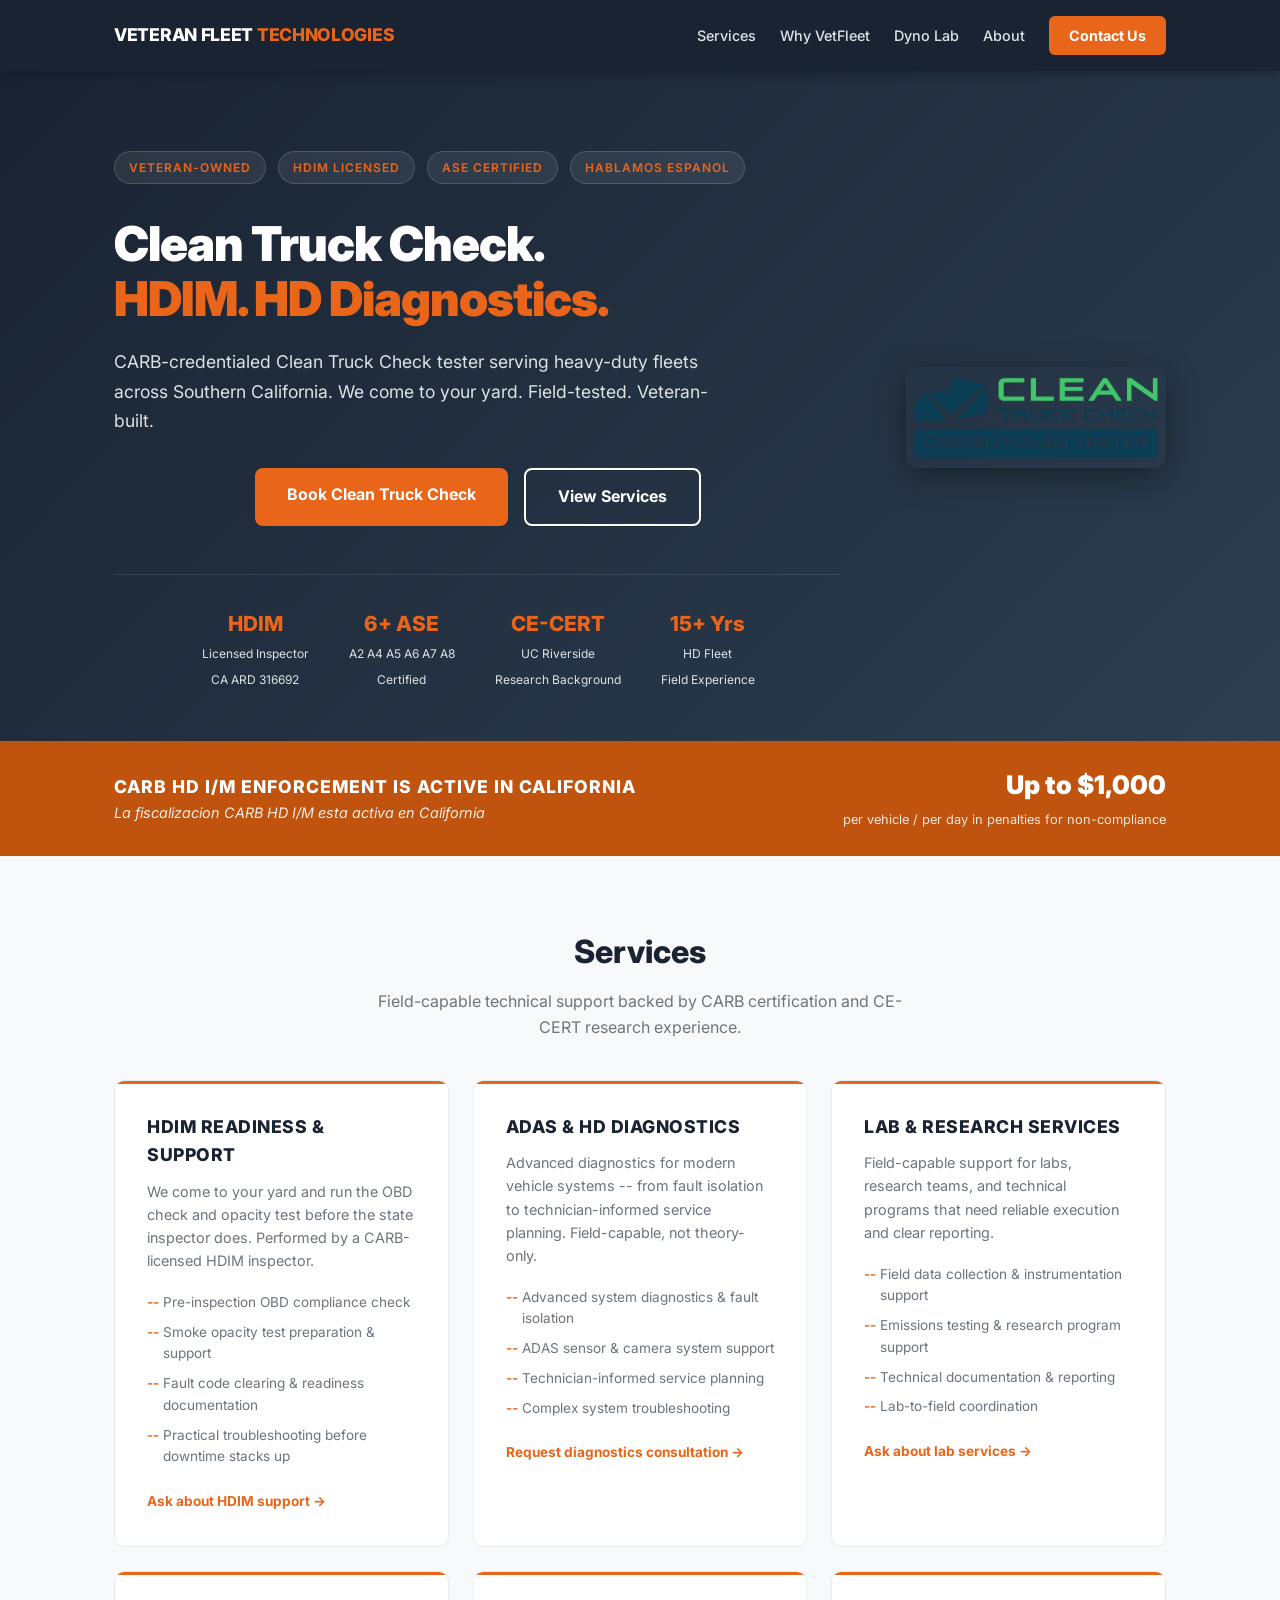
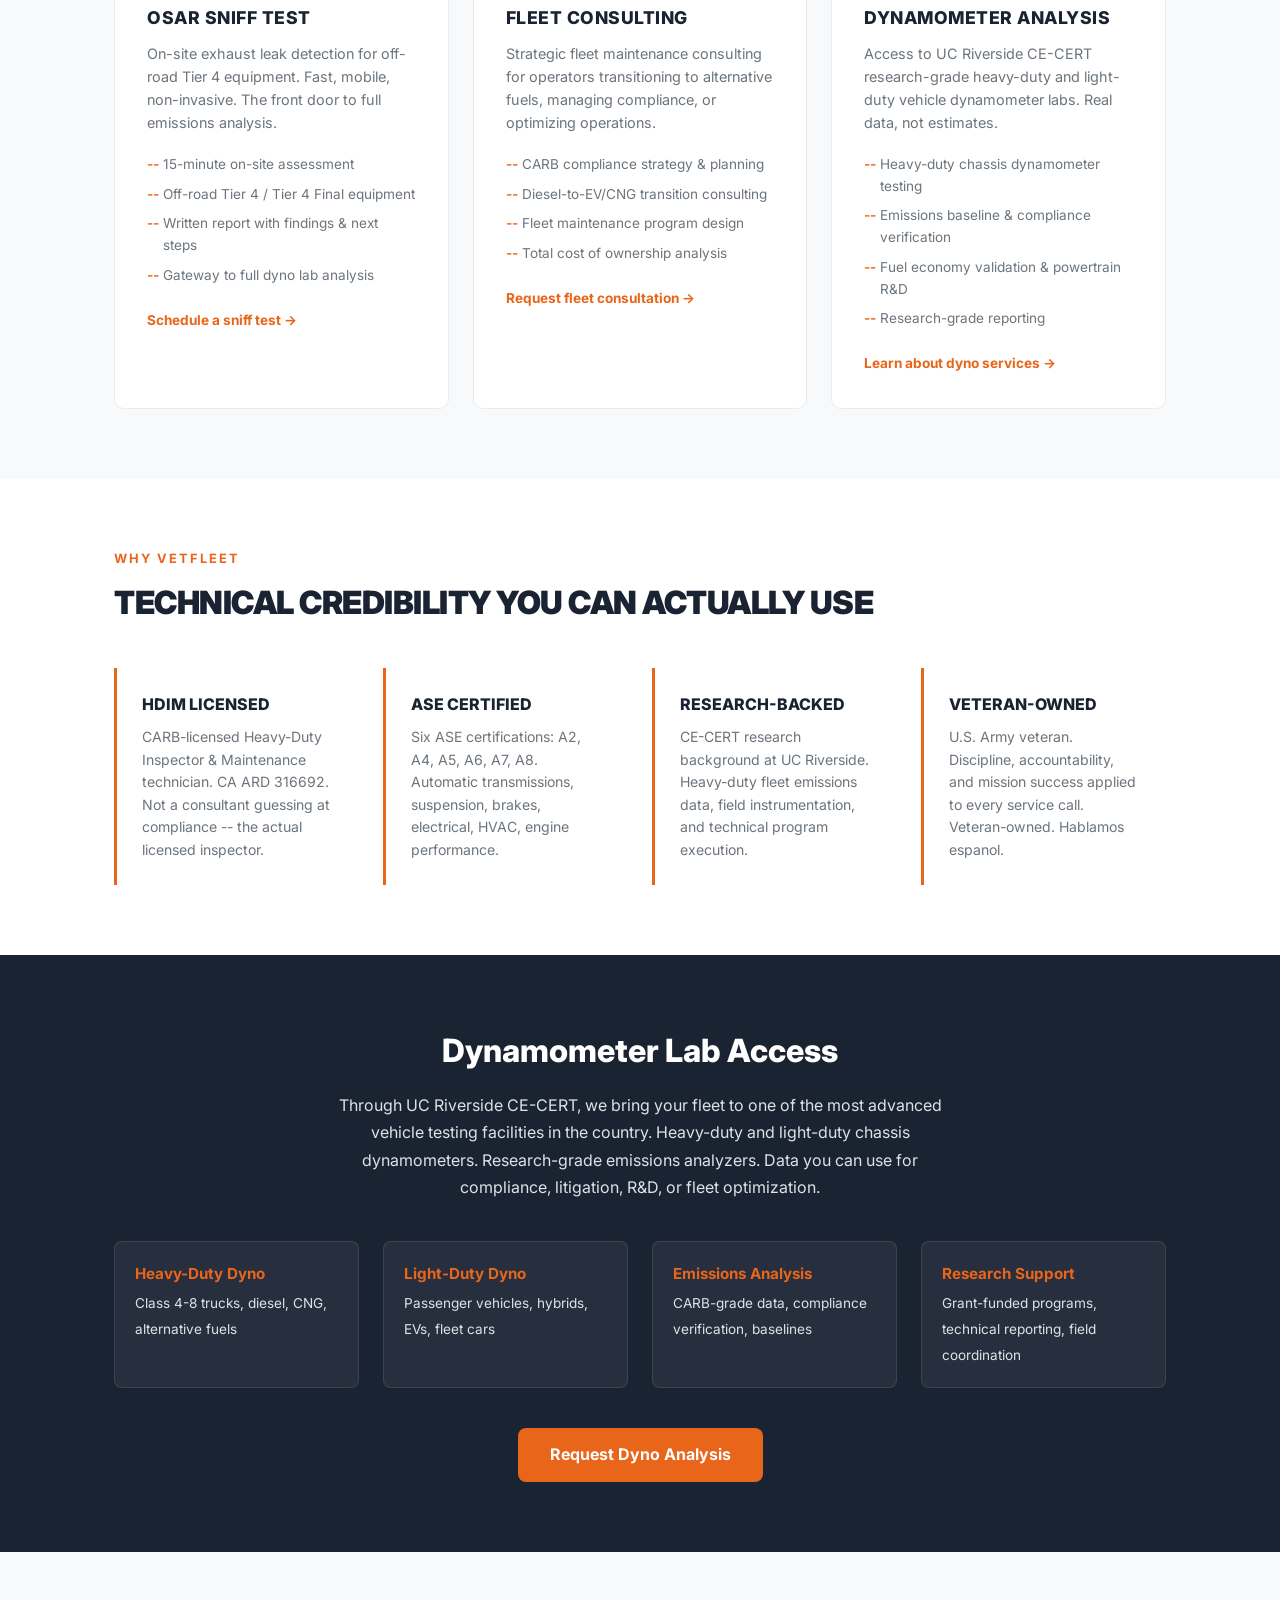
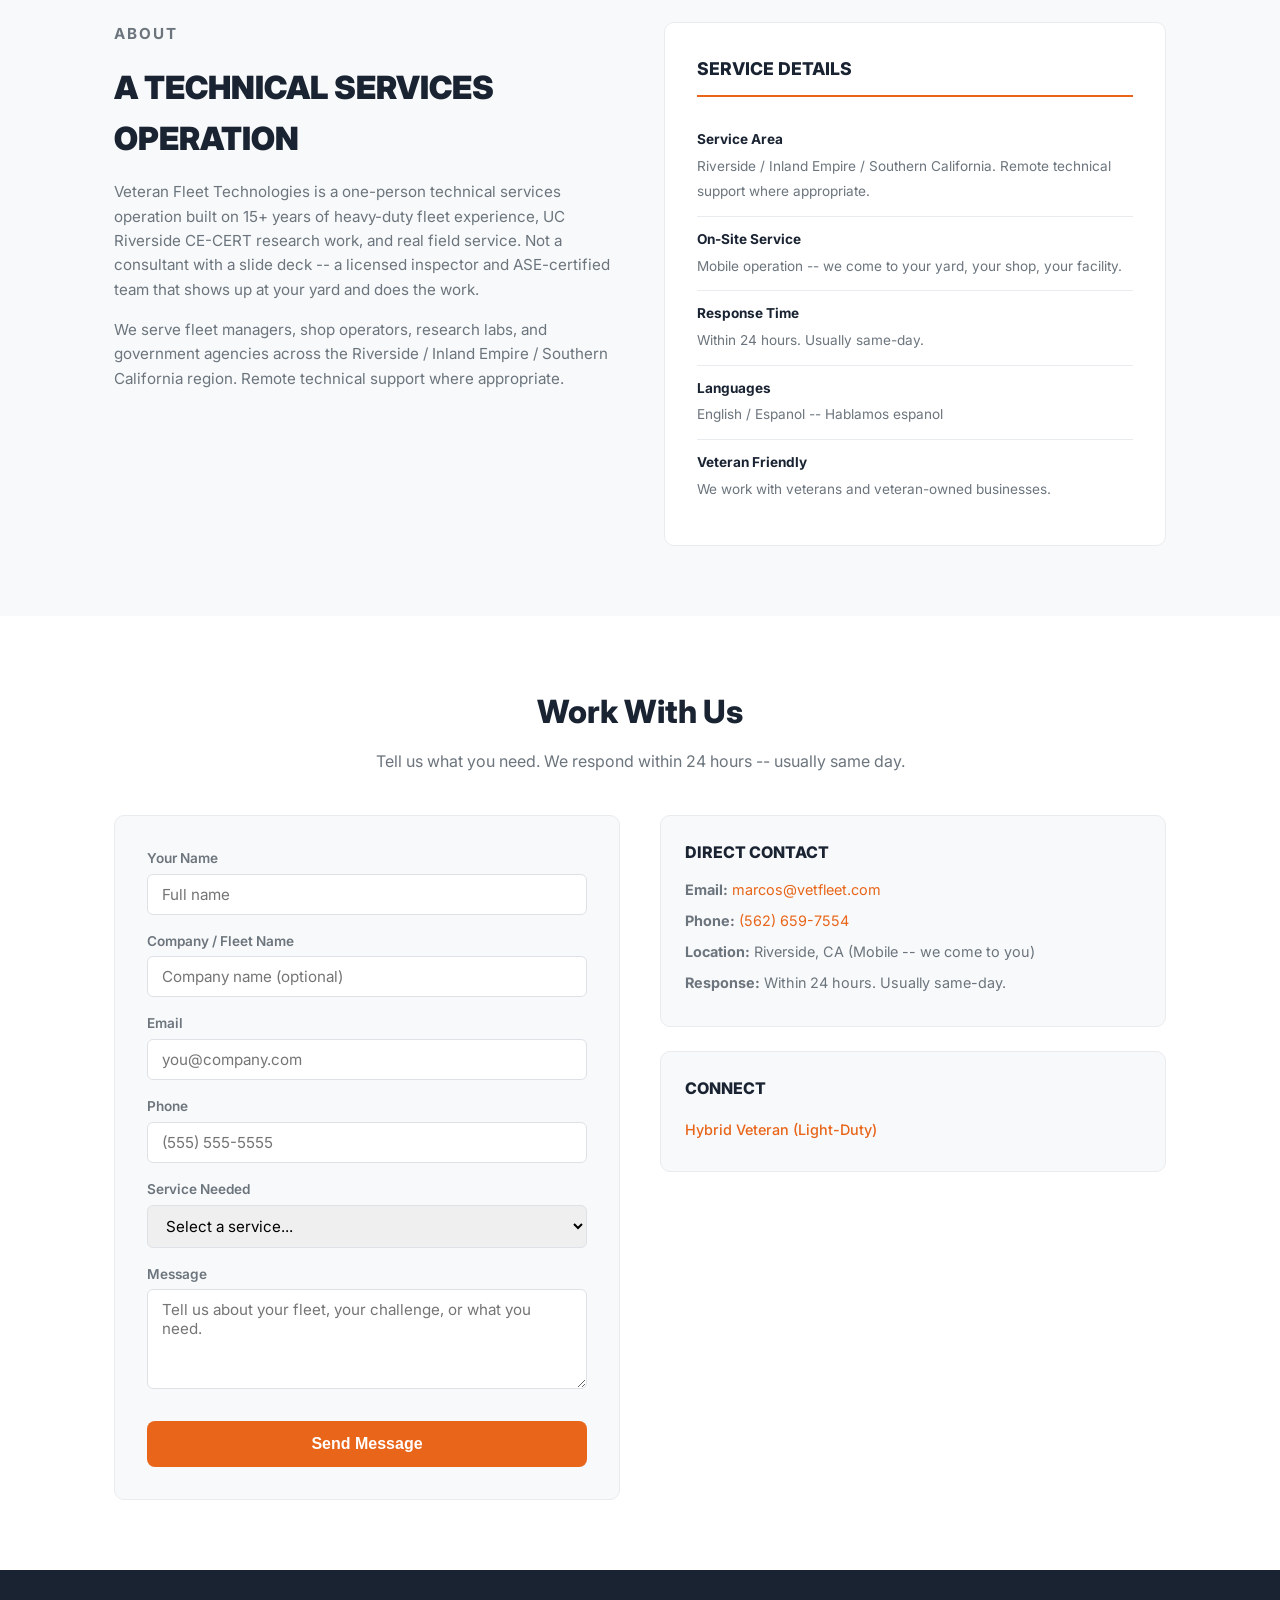
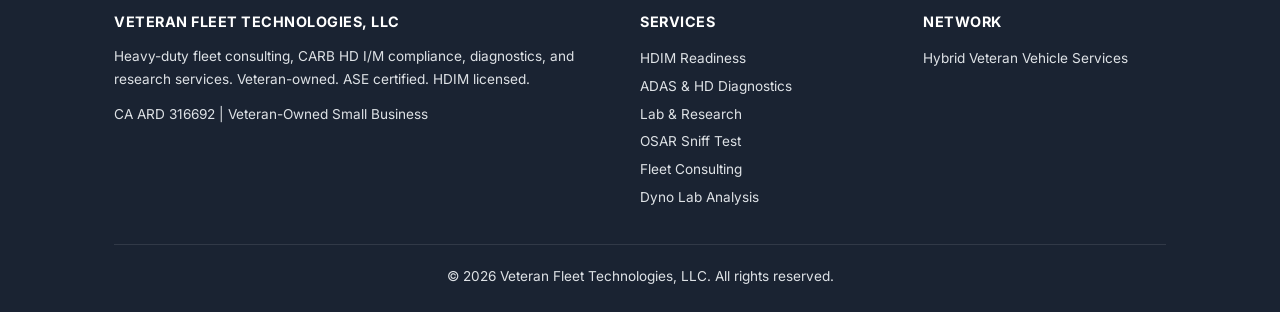
==== index.html @ f246b2da "Remove inactive social links" ====
<!DOCTYPE html>
<html lang="en">
<head>
    <meta charset="UTF-8">
    <meta name="viewport" content="width=device-width, initial-scale=1.0">
    <title>Veteran Fleet Technologies | HD Fleet Consulting & CARB HD I/M | Riverside, CA</title>
    <meta name="description" content="CARB HD I/M compliance, heavy-duty fleet consulting, dyno lab analysis, and emissions research. ASE certified. HDIM licensed. Veteran-owned. Riverside, CA.">
    <link rel="preconnect" href="https://fonts.googleapis.com">
    <link rel="preconnect" href="https://fonts.gstatic.com" crossorigin>
    <link href="https://fonts.googleapis.com/css2?family=Inter:wght@300;400;500;600;700;800;900&display=swap" rel="stylesheet">
    <link rel="stylesheet" href="styles.css">
</head>
<body>

<!-- NAV -->
<nav class="nav">
    <div class="container">
        <a href="#" class="nav-brand">VETERAN FLEET <span>TECHNOLOGIES</span></a>
        <div class="nav-links">
            <a href="#services">Services</a>
            <a href="#why">Why VetFleet</a>
            <a href="#dyno">Dyno Lab</a>
            <a href="#about">About</a>
            <a href="#contact" class="nav-cta">Contact Us</a>
        </div>
        <!-- Mobile menu button -->
        <button class="nav-toggle" onclick="document.querySelector('.nav-links').classList.toggle('open')" aria-label="Menu">&#9776;</button>
    </div>
</nav>

<!-- HERO -->
<section class="hero">
    <div class="container">
        <div class="hero-inner">
            <div class="hero-left">
                <div class="hero-badges">
                    <span class="badge">VETERAN-OWNED</span>
                    <span class="badge">HDIM LICENSED</span>
                    <span class="badge">ASE CERTIFIED</span>
                    <span class="badge">HABLAMOS ESPANOL</span>
                </div>
                <h1>Clean Truck Check.<br><span>HDIM. HD Diagnostics.</span></h1>
                <p>CARB-credentialed Clean Truck Check tester serving heavy-duty fleets across Southern California. We come to your yard. Field-tested. Veteran-built.</p>
                <div class="hero-buttons">
                    <a href="#contact" class="btn btn-primary">Book Clean Truck Check</a>
                    <a href="#services" class="btn btn-outline">View Services</a>
                </div>
                <div class="hero-stats">
                    <div class="stat">
                        <strong>HDIM</strong>
                        <span>Licensed Inspector<br>CA ARD 316692</span>
                    </div>
                    <div class="stat">
                        <strong>6+ ASE</strong>
                        <span>A2 A4 A5 A6 A7 A8<br>Certified</span>
                    </div>
                    <div class="stat">
                        <strong>CE-CERT</strong>
                        <span>UC Riverside<br>Research Background</span>
                    </div>
                    <div class="stat">
                        <strong>15+ Yrs</strong>
                        <span>HD Fleet<br>Field Experience</span>
                    </div>
                </div>
            </div>
            <div class="hero-right">
                <img src="ctc-badge.webp" alt="Clean Truck Check Credentialed Tester" class="ctc-badge">
            </div>
        </div>
    </div>
</section>

<!-- CARB ENFORCEMENT BANNER -->
<section class="enforcement">
    <div class="container">
        <div class="enforcement-content">
            <div>
                <h2>CARB HD I/M Enforcement Is Active in California</h2>
                <p>La fiscalizacion CARB HD I/M esta activa en California</p>
            </div>
            <div class="enforcement-penalty">
                <span class="penalty-amount">Up to $1,000</span>
                <span class="penalty-detail">per vehicle / per day in penalties for non-compliance</span>
            </div>
        </div>
    </div>
</section>

<!-- SERVICES -->
<section class="services" id="services">
    <div class="container">
        <h2>Services</h2>
        <p class="section-sub">Field-capable technical support backed by CARB certification and CE-CERT research experience.</p>
        <div class="services-grid">

            <div class="service-card">
                <div class="service-accent"></div>
                <h3>HDIM Readiness & Support</h3>
                <p>We come to your yard and run the OBD check and opacity test before the state inspector does. Performed by a CARB-licensed HDIM inspector.</p>
                <ul>
                    <li>Pre-inspection OBD compliance check</li>
                    <li>Smoke opacity test preparation & support</li>
                    <li>Fault code clearing & readiness documentation</li>
                    <li>Practical troubleshooting before downtime stacks up</li>
                </ul>
                <a href="#contact" class="service-link">Ask about HDIM support &rarr;</a>
            </div>

            <div class="service-card">
                <div class="service-accent"></div>
                <h3>ADAS & HD Diagnostics</h3>
                <p>Advanced diagnostics for modern vehicle systems -- from fault isolation to technician-informed service planning. Field-capable, not theory-only.</p>
                <ul>
                    <li>Advanced system diagnostics & fault isolation</li>
                    <li>ADAS sensor & camera system support</li>
                    <li>Technician-informed service planning</li>
                    <li>Complex system troubleshooting</li>
                </ul>
                <a href="#contact" class="service-link">Request diagnostics consultation &rarr;</a>
            </div>

            <div class="service-card">
                <div class="service-accent"></div>
                <h3>Lab & Research Services</h3>
                <p>Field-capable support for labs, research teams, and technical programs that need reliable execution and clear reporting.</p>
                <ul>
                    <li>Field data collection & instrumentation support</li>
                    <li>Emissions testing & research program support</li>
                    <li>Technical documentation & reporting</li>
                    <li>Lab-to-field coordination</li>
                </ul>
                <a href="#contact" class="service-link">Ask about lab services &rarr;</a>
            </div>

            <div class="service-card">
                <div class="service-accent"></div>
                <h3>OSAR Sniff Test</h3>
                <p>On-site exhaust leak detection for off-road Tier 4 equipment. Fast, mobile, non-invasive. The front door to full emissions analysis.</p>
                <ul>
                    <li>15-minute on-site assessment</li>
                    <li>Off-road Tier 4 / Tier 4 Final equipment</li>
                    <li>Written report with findings & next steps</li>
                    <li>Gateway to full dyno lab analysis</li>
                </ul>
                <a href="#contact" class="service-link">Schedule a sniff test &rarr;</a>
            </div>

            <div class="service-card">
                <div class="service-accent"></div>
                <h3>Fleet Consulting</h3>
                <p>Strategic fleet maintenance consulting for operators transitioning to alternative fuels, managing compliance, or optimizing operations.</p>
                <ul>
                    <li>CARB compliance strategy & planning</li>
                    <li>Diesel-to-EV/CNG transition consulting</li>
                    <li>Fleet maintenance program design</li>
                    <li>Total cost of ownership analysis</li>
                </ul>
                <a href="#contact" class="service-link">Request fleet consultation &rarr;</a>
            </div>

            <div class="service-card">
                <div class="service-accent"></div>
                <h3>Dynamometer Analysis</h3>
                <p>Access to UC Riverside CE-CERT research-grade heavy-duty and light-duty vehicle dynamometer labs. Real data, not estimates.</p>
                <ul>
                    <li>Heavy-duty chassis dynamometer testing</li>
                    <li>Emissions baseline & compliance verification</li>
                    <li>Fuel economy validation & powertrain R&D</li>
                    <li>Research-grade reporting</li>
                </ul>
                <a href="#dyno" class="service-link">Learn about dyno services &rarr;</a>
            </div>

        </div>
    </div>
</section>

<!-- WHY VETFLEET -->
<section class="why" id="why">
    <div class="container">
        <p class="section-label">WHY VETFLEET</p>
        <h2>Technical Credibility You Can Actually Use</h2>
        <div class="why-grid">
            <div class="why-card">
                <div class="why-accent"></div>
                <h3>HDIM Licensed</h3>
                <p>CARB-licensed Heavy-Duty Inspector & Maintenance technician. CA ARD 316692. Not a consultant guessing at compliance -- the actual licensed inspector.</p>
            </div>
            <div class="why-card">
                <div class="why-accent"></div>
                <h3>ASE Certified</h3>
                <p>Six ASE certifications: A2, A4, A5, A6, A7, A8. Automatic transmissions, suspension, brakes, electrical, HVAC, engine performance.</p>
            </div>
            <div class="why-card">
                <div class="why-accent"></div>
                <h3>Research-Backed</h3>
                <p>CE-CERT research background at UC Riverside. Heavy-duty fleet emissions data, field instrumentation, and technical program execution.</p>
            </div>
            <div class="why-card">
                <div class="why-accent"></div>
                <h3>Veteran-Owned</h3>
                <p>U.S. Army veteran. Discipline, accountability, and mission success applied to every service call. Veteran-owned. Hablamos espanol.</p>
            </div>
        </div>
    </div>
</section>

<!-- DYNO LAB -->
<section class="dyno" id="dyno">
    <div class="container">
        <h2>Dynamometer Lab Access</h2>
        <p>Through UC Riverside CE-CERT, we bring your fleet to one of the most advanced vehicle testing facilities in the country. Heavy-duty and light-duty chassis dynamometers. Research-grade emissions analyzers. Data you can use for compliance, litigation, R&D, or fleet optimization.</p>
        <div class="dyno-features">
            <div class="dyno-feature">
                <strong>Heavy-Duty Dyno</strong>
                <span>Class 4-8 trucks, diesel, CNG, alternative fuels</span>
            </div>
            <div class="dyno-feature">
                <strong>Light-Duty Dyno</strong>
                <span>Passenger vehicles, hybrids, EVs, fleet cars</span>
            </div>
            <div class="dyno-feature">
                <strong>Emissions Analysis</strong>
                <span>CARB-grade data, compliance verification, baselines</span>
            </div>
            <div class="dyno-feature">
                <strong>Research Support</strong>
                <span>Grant-funded programs, technical reporting, field coordination</span>
            </div>
        </div>
        <a href="#contact" class="btn btn-primary">Request Dyno Analysis</a>
    </div>
</section>

<!-- ABOUT -->
<section class="about" id="about">
    <div class="container">
        <div class="about-grid">
            <div>
                <p class="section-label">ABOUT</p>
                <h2>A Technical Services Operation</h2>
                <p>Veteran Fleet Technologies is a one-person technical services operation built on 15+ years of heavy-duty fleet experience, UC Riverside CE-CERT research work, and real field service. Not a consultant with a slide deck -- a licensed inspector and ASE-certified team that shows up at your yard and does the work.</p>
                <p>We serve fleet managers, shop operators, research labs, and government agencies across the Riverside / Inland Empire / Southern California region. Remote technical support where appropriate.</p>
            </div>
            <div class="about-details">
                <h3>Service Details</h3>
                <div class="detail-row">
                    <strong>Service Area</strong>
                    <span>Riverside / Inland Empire / Southern California. Remote technical support where appropriate.</span>
                </div>
                <div class="detail-row">
                    <strong>On-Site Service</strong>
                    <span>Mobile operation -- we come to your yard, your shop, your facility.</span>
                </div>
                <div class="detail-row">
                    <strong>Response Time</strong>
                    <span>Within 24 hours. Usually same-day.</span>
                </div>
                <div class="detail-row">
                    <strong>Languages</strong>
                    <span>English / Espanol -- Hablamos espanol</span>
                </div>
                <div class="detail-row">
                    <strong>Veteran Friendly</strong>
                    <span>We work with veterans and veteran-owned businesses.</span>
                </div>
            </div>
        </div>
    </div>
</section>

<!-- CONTACT -->
<section class="contact" id="contact">
    <div class="container">
        <h2>Work With Us</h2>
        <p class="section-sub">Tell us what you need. We respond within 24 hours -- usually same day.</p>
        <div class="contact-grid">
            <form class="contact-form" id="contact-form" onsubmit="handleContact(event)">
                <div class="form-group">
                    <label for="c-name">Your Name</label>
                    <input type="text" id="c-name" name="name" required placeholder="Full name">
                </div>
                <div class="form-group">
                    <label for="c-company">Company / Fleet Name</label>
                    <input type="text" id="c-company" name="company" placeholder="Company name (optional)">
                </div>
                <div class="form-group">
                    <label for="c-email">Email</label>
                    <input type="email" id="c-email" name="email" required placeholder="you@company.com">
                </div>
                <div class="form-group">
                    <label for="c-phone">Phone</label>
                    <input type="tel" id="c-phone" name="phone" placeholder="(555) 555-5555">
                </div>
                <div class="form-group">
                    <label for="c-service">Service Needed</label>
                    <select id="c-service" name="service">
                        <option value="">Select a service...</option>
                        <option value="hdim">HDIM Readiness & Support</option>
                        <option value="adas">ADAS & HD Diagnostics</option>
                        <option value="lab">Lab & Research Services</option>
                        <option value="sniff">OSAR Sniff Test</option>
                        <option value="fleet">Fleet Consulting</option>
                        <option value="dyno">Dynamometer Analysis</option>
                        <option value="other">Other</option>
                    </select>
                </div>
                <div class="form-group">
                    <label for="c-message">Message</label>
                    <textarea id="c-message" name="message" placeholder="Tell us about your fleet, your challenge, or what you need."></textarea>
                </div>
                <button type="submit" class="form-submit">Send Message</button>
            </form>
            <div id="contact-success" style="display:none;" class="success-msg">
                <div class="success-icon">&#10003;</div>
                <h3>Message Sent</h3>
                <p>We'll get back to you within 24 hours.</p>
            </div>
            <div class="contact-info">
                <div class="contact-card">
                    <h3>Direct Contact</h3>
                    <p><strong>Email:</strong> <a href="mailto:marcos@vetfleet.com">marcos@vetfleet.com</a></p>
                    <p><strong>Phone:</strong> <a href="tel:5626597554">(562) 659-7554</a></p>
                    <p><strong>Location:</strong> Riverside, CA (Mobile -- we come to you)</p>
                    <p><strong>Response:</strong> Within 24 hours. Usually same-day.</p>
                </div>
                <div class="contact-card">
                    <h3>Connect</h3>
                    <ul class="connect-links">
                        <li><a href="https://hybridveteran.com" target="_blank" rel="noopener">Hybrid Veteran (Light-Duty)</a></li>
                        <!-- TODO: Add these when ready
                        <li><a href="#" target="_blank">TikTok</a></li>
                        <li><a href="#" target="_blank">X / Twitter</a></li>
                        <li><a href="#" target="_blank">Ghost Blog</a></li>
                        <li><a href="https://www.cert.ucr.edu/" target="_blank">CE-CERT</a></li>
                        -->
                    </ul>
                </div>
            </div>
        </div>
    </div>
</section>

<!-- FOOTER -->
<footer class="footer">
    <div class="container">
        <div class="footer-grid">
            <div>
                <h4>Veteran Fleet Technologies, LLC</h4>
                <p>Heavy-duty fleet consulting, CARB HD I/M compliance, diagnostics, and research services. Veteran-owned. ASE certified. HDIM licensed.</p>
                <p class="footer-legal">CA ARD 316692 | Veteran-Owned Small Business</p>
            </div>
            <div>
                <h4>Services</h4>
                <ul class="footer-links">
                    <li><a href="#services">HDIM Readiness</a></li>
                    <li><a href="#services">ADAS & HD Diagnostics</a></li>
                    <li><a href="#services">Lab & Research</a></li>
                    <li><a href="#services">OSAR Sniff Test</a></li>
                    <li><a href="#services">Fleet Consulting</a></li>
                    <li><a href="#dyno">Dyno Lab Analysis</a></li>
                </ul>
            </div>
            <div>
                <h4>Network</h4>
                <ul class="footer-links">
                    <li><a href="https://hybridveteran.com" target="_blank" rel="noopener">Hybrid Veteran Vehicle Services</a></li>
                    <!-- TODO: Add when ready
                    <li><a href="#" target="_blank">TikTok</a></li>
                    <li><a href="#" target="_blank">X / Twitter</a></li>
                    <li><a href="#" target="_blank">Ghost Blog</a></li>
                    <li><a href="https://www.cert.ucr.edu/" target="_blank">CE-CERT @ UC Riverside</a></li>
                    -->
                </ul>
            </div>
        </div>
        <div class="footer-bottom">
            <p>&copy; 2026 Veteran Fleet Technologies, LLC. All rights reserved.</p>
        </div>
    </div>
</footer>

<script>
function handleContact(e) {
    e.preventDefault();
    var form = document.getElementById('contact-form');
    var success = document.getElementById('contact-success');
    var data = new FormData(form);
    var subject = 'VetFleet Inquiry - ' + (data.get('service') || 'General');
    var body = 'Name: ' + data.get('name') + '\n'
             + 'Company: ' + data.get('company') + '\n'
             + 'Email: ' + data.get('email') + '\n'
             + 'Phone: ' + data.get('phone') + '\n'
             + 'Service: ' + data.get('service') + '\n'
             + 'Message: ' + data.get('message');
    window.location.href = 'mailto:marcos@vetfleet.com?subject=' + encodeURIComponent(subject) + '&body=' + encodeURIComponent(body);
    form.style.display = 'none';
    success.style.display = 'block';
}
</script>

</body>
</html>
---- styles.css ----
/* ============================================
   VETERAN FLEET TECHNOLOGIES - STYLESHEET
   Easy to modify: change colors in :root,
   layouts in the section blocks below.
   ============================================ */

/* --- VARIABLES (change colors here) --- */
:root {
    --navy: #1a2332;
    --navy-light: #2c3e50;
    --orange: #e8651a;
    --orange-light: #f0822e;
    --orange-dark: #c0540f;
    --white: #ffffff;
    --gray-50: #f8f9fa;
    --gray-100: #e9ecef;
    --gray-200: #dee2e6;
    --gray-600: #6c757d;
    --gray-800: #343a40;
    --font: 'Inter', -apple-system, BlinkMacSystemFont, sans-serif;
}

/* --- RESET --- */
*, *::before, *::after { box-sizing: border-box; margin: 0; padding: 0; }
html { scroll-behavior: smooth; }
body { font-family: var(--font); color: var(--gray-800); line-height: 1.6; background: var(--white); }
a { color: var(--orange); text-decoration: none; }
a:hover { color: var(--orange-light); }
ul { list-style: none; }
img { max-width: 100%; }

/* --- LAYOUT --- */
.container { max-width: 1100px; margin: 0 auto; padding: 0 24px; }
.section-label { color: var(--orange); font-weight: 700; font-size: 0.8rem; letter-spacing: 2px; text-transform: uppercase; margin-bottom: 8px; }
.section-sub { color: var(--gray-600); max-width: 560px; margin: 0 auto 40px; text-align: center; }

/* --- NAV --- */
.nav {
    background: var(--navy);
    padding: 16px 0;
    position: sticky;
    top: 0;
    z-index: 100;
    box-shadow: 0 2px 12px rgba(0,0,0,0.3);
}
.nav .container { display: flex; justify-content: space-between; align-items: center; flex-wrap: wrap; gap: 12px; }
.nav-brand { color: var(--white); font-weight: 800; font-size: 1.1rem; text-decoration: none; letter-spacing: -0.3px; }
.nav-brand span { color: var(--orange); }
.nav-links { display: flex; gap: 24px; align-items: center; flex-wrap: wrap; }
.nav-links a { color: var(--gray-200); text-decoration: none; font-size: 0.9rem; font-weight: 500; transition: color 0.2s; }
.nav-links a:hover { color: var(--orange); }
.nav-cta { background: var(--orange); color: var(--white) !important; padding: 8px 20px; border-radius: 6px; font-weight: 700 !important; }
.nav-cta:hover { background: var(--orange-light); }
.nav-toggle { display: none; background: none; border: none; color: var(--white); font-size: 1.5rem; cursor: pointer; }

/* --- HERO --- */
.hero {
    background: linear-gradient(135deg, var(--navy) 0%, var(--navy-light) 100%);
    color: var(--white);
    padding: 80px 0 50px;
    text-align: left;
}
.hero-inner { display: flex; align-items: center; gap: 4rem; }
.hero-left { flex: 1; }
.hero-right { flex: 0 0 260px; text-align: center; }
.ctc-badge { width: 100%; max-width: 260px; border-radius: 12px; box-shadow: 0 8px 32px rgba(0,0,0,0.4); }
.hero-badges { display: flex; justify-content: flex-start; gap: 12px; flex-wrap: wrap; margin-bottom: 32px; }
.badge {
    background: rgba(255,255,255,0.08);
    border: 1px solid rgba(255,255,255,0.15);
    padding: 6px 14px;
    border-radius: 20px;
    font-size: 0.75rem;
    font-weight: 600;
    color: var(--orange);
    letter-spacing: 1px;
}
.hero h1 { font-size: clamp(2rem, 5vw, 3rem); font-weight: 900; line-height: 1.15; margin-bottom: 20px; letter-spacing: -1px; }
.hero h1 span { color: var(--orange); }
.hero p { font-size: 1.1rem; color: var(--gray-200); max-width: 620px; margin: 0 0 32px; line-height: 1.7; }
.hero-buttons { display: flex; justify-content: center; gap: 16px; flex-wrap: wrap; margin-bottom: 48px; }
.hero-stats { display: flex; justify-content: center; gap: 40px; flex-wrap: wrap; padding-top: 32px; border-top: 1px solid rgba(255,255,255,0.1); }
.stat { text-align: center; }
.stat strong { display: block; font-size: 1.3rem; font-weight: 800; color: var(--orange); }
.stat span { font-size: 0.75rem; color: var(--gray-200); line-height: 1.4; }

/* --- BUTTONS --- */
.btn { display: inline-block; padding: 14px 32px; border-radius: 8px; font-size: 1rem; font-weight: 700; text-decoration: none; transition: all 0.2s; cursor: pointer; border: none; }
.btn-primary { background: var(--orange); color: var(--white); }
.btn-primary:hover { background: var(--orange-light); transform: translateY(-1px); }
.btn-outline { background: transparent; color: var(--white); border: 2px solid var(--white); }
.btn-outline:hover { background: var(--white); color: var(--navy); }

/* --- ENFORCEMENT BANNER --- */
.enforcement { background: var(--orange-dark); color: var(--white); padding: 24px 0; }
.enforcement-content { display: flex; justify-content: space-between; align-items: center; flex-wrap: wrap; gap: 20px; }
.enforcement h2 { font-size: 1.1rem; font-weight: 800; letter-spacing: 1px; text-transform: uppercase; }
.enforcement p { font-size: 0.9rem; opacity: 0.9; font-style: italic; }
.enforcement-penalty { text-align: right; }
.penalty-amount { display: block; font-size: 1.6rem; font-weight: 900; }
.penalty-detail { font-size: 0.8rem; opacity: 0.85; }

/* --- SERVICES --- */
.services { padding: 70px 0; background: var(--gray-50); }
.services h2 { font-size: 2rem; font-weight: 800; text-align: center; margin-bottom: 12px; color: var(--navy); }
.services-grid { display: grid; grid-template-columns: repeat(auto-fit, minmax(320px, 1fr)); gap: 24px; }
.service-card { background: var(--white); border-radius: 10px; padding: 32px; border: 1px solid var(--gray-100); transition: box-shadow 0.2s, transform 0.2s; position: relative; overflow: hidden; }
.service-card:hover { box-shadow: 0 4px 20px rgba(0,0,0,0.08); transform: translateY(-2px); }
.service-accent { position: absolute; top: 0; left: 0; right: 0; height: 3px; background: var(--orange); }
.service-card h3 { font-size: 1.1rem; font-weight: 800; color: var(--navy); margin-bottom: 10px; text-transform: uppercase; letter-spacing: 0.5px; }
.service-card p { font-size: 0.9rem; color: var(--gray-600); margin-bottom: 16px; }
.service-card ul { margin-bottom: 16px; }
.service-card li { font-size: 0.85rem; color: var(--gray-600); padding: 4px 0 4px 16px; position: relative; }
.service-card li::before { content: '--'; position: absolute; left: 0; color: var(--orange); font-weight: 600; }
.service-link { font-size: 0.85rem; font-weight: 700; color: var(--orange); }

/* --- WHY VETFLEET --- */
.why { padding: 70px 0; }
.why h2 { font-size: 2rem; font-weight: 900; color: var(--navy); margin-bottom: 40px; text-transform: uppercase; letter-spacing: -0.5px; }
.why-grid { display: grid; grid-template-columns: repeat(auto-fit, minmax(240px, 1fr)); gap: 24px; }
.why-card { padding: 24px; position: relative; padding-left: 28px; }
.why-accent { position: absolute; left: 0; top: 0; bottom: 0; width: 3px; background: var(--orange); }
.why-card h3 { font-size: 1rem; font-weight: 800; color: var(--navy); margin-bottom: 8px; text-transform: uppercase; }
.why-card p { font-size: 0.88rem; color: var(--gray-600); }

/* --- DYNO LAB --- */
.dyno { background: var(--navy); color: var(--white); padding: 70px 0; text-align: center; }
.dyno h2 { font-size: 2rem; font-weight: 800; margin-bottom: 16px; }
.dyno > .container > p { color: var(--gray-200); max-width: 640px; margin: 0 auto 40px; font-size: 1rem; line-height: 1.7; }
.dyno-features { display: grid; grid-template-columns: repeat(auto-fit, minmax(200px, 1fr)); gap: 24px; margin-bottom: 40px; }
.dyno-feature { background: rgba(255,255,255,0.06); border: 1px solid rgba(255,255,255,0.1); border-radius: 8px; padding: 20px; text-align: left; }
.dyno-feature strong { display: block; font-size: 0.95rem; color: var(--orange); margin-bottom: 4px; }
.dyno-feature span { font-size: 0.85rem; color: var(--gray-200); }

/* --- ABOUT --- */
.about { padding: 70px 0; background: var(--gray-50); }
.about h2 { font-size: 2rem; font-weight: 900; color: var(--navy); margin-bottom: 16px; text-transform: uppercase; }
.about p { color: var(--gray-600); margin-bottom: 16px; font-size: 0.95rem; }
.about-grid { display: grid; grid-template-columns: 1fr 1fr; gap: 48px; align-items: start; }
.about-details { background: var(--white); border-radius: 10px; padding: 32px; border: 1px solid var(--gray-100); }
.about-details h3 { font-size: 1.1rem; font-weight: 800; color: var(--navy); margin-bottom: 20px; text-transform: uppercase; border-bottom: 2px solid var(--orange); padding-bottom: 12px; }
.detail-row { padding: 12px 0; border-bottom: 1px solid var(--gray-100); }
.detail-row:last-child { border-bottom: none; }
.detail-row strong { display: block; font-size: 0.85rem; color: var(--navy); margin-bottom: 2px; }
.detail-row span { font-size: 0.85rem; color: var(--gray-600); }

/* --- CONTACT --- */
.contact { padding: 70px 0; }
.contact h2 { font-size: 2rem; font-weight: 800; text-align: center; margin-bottom: 12px; color: var(--navy); }
.contact-grid { display: grid; grid-template-columns: 1fr 1fr; gap: 40px; align-items: start; }
.contact-form { background: var(--gray-50); border-radius: 10px; padding: 32px; border: 1px solid var(--gray-100); }
.form-group { margin-bottom: 16px; }
.form-group label { display: block; font-size: 0.85rem; font-weight: 600; color: var(--gray-600); margin-bottom: 4px; }
.form-group input, .form-group select, .form-group textarea {
    width: 100%; padding: 10px 14px; border: 1px solid var(--gray-200); border-radius: 6px;
    font-size: 0.95rem; font-family: var(--font); transition: border-color 0.2s;
}
.form-group input:focus, .form-group select:focus, .form-group textarea:focus { outline: none; border-color: var(--orange); box-shadow: 0 0 0 3px rgba(232,101,26,0.12); }
.form-group textarea { resize: vertical; min-height: 100px; }
.form-submit { width: 100%; padding: 14px; background: var(--orange); color: var(--white); border: none; border-radius: 8px; font-size: 1rem; font-weight: 700; cursor: pointer; transition: background 0.2s; margin-top: 8px; }
.form-submit:hover { background: var(--orange-light); }
.success-msg { text-align: center; padding: 60px 20px; }
.success-icon { font-size: 3rem; color: var(--orange); margin-bottom: 16px; }
.success-msg h3 { color: var(--navy); margin-bottom: 8px; }
.success-msg p { color: var(--gray-600); }
.contact-info { display: flex; flex-direction: column; gap: 24px; }
.contact-card { background: var(--gray-50); border-radius: 10px; padding: 24px; border: 1px solid var(--gray-100); }
.contact-card h3 { font-size: 1rem; font-weight: 800; color: var(--navy); margin-bottom: 12px; text-transform: uppercase; }
.contact-card p { font-size: 0.9rem; margin-bottom: 8px; color: var(--gray-600); }
.connect-links li { padding: 4px 0; }
.connect-links a { font-size: 0.9rem; font-weight: 500; }

/* --- FOOTER --- */
.footer { background: var(--navy); color: var(--gray-200); padding: 40px 0 24px; }
.footer-grid { display: grid; grid-template-columns: 2fr 1fr 1fr; gap: 40px; margin-bottom: 32px; }
.footer h4 { color: var(--white); font-size: 0.9rem; font-weight: 700; margin-bottom: 12px; text-transform: uppercase; letter-spacing: 0.5px; }
.footer p { font-size: 0.85rem; color: var(--gray-200); line-height: 1.7; }
.footer-legal { margin-top: 12px; font-size: 0.75rem; color: var(--gray-600); }
.footer-links a { display: block; font-size: 0.85rem; color: var(--gray-200); padding: 3px 0; text-decoration: none; }
.footer-links a:hover { color: var(--orange); }
.footer-bottom { border-top: 1px solid rgba(255,255,255,0.1); padding-top: 20px; text-align: center; font-size: 0.75rem; color: var(--gray-600); }

/* --- RESPONSIVE --- */
@media (max-width: 768px) {
    .nav-links { display: none; flex-direction: column; width: 100%; gap: 12px; padding-top: 12px; }
    .nav-links.open { display: flex; }
    .nav-toggle { display: block; }
    .about-grid { grid-template-columns: 1fr; }
    .contact-grid { grid-template-columns: 1fr; }
    .footer-grid { grid-template-columns: 1fr; }
    .hero { padding: 50px 0 40px; text-align: center; }
    .hero-inner { flex-direction: column-reverse; gap: 2rem; }
    .hero-badges { justify-content: center; }
    .hero-right { flex: none; }
    .hero-stats { gap: 24px; }
    .enforcement-content { flex-direction: column; text-align: center; }
    .enforcement-penalty { text-align: center; }
    .services-grid { grid-template-columns: 1fr; }
}
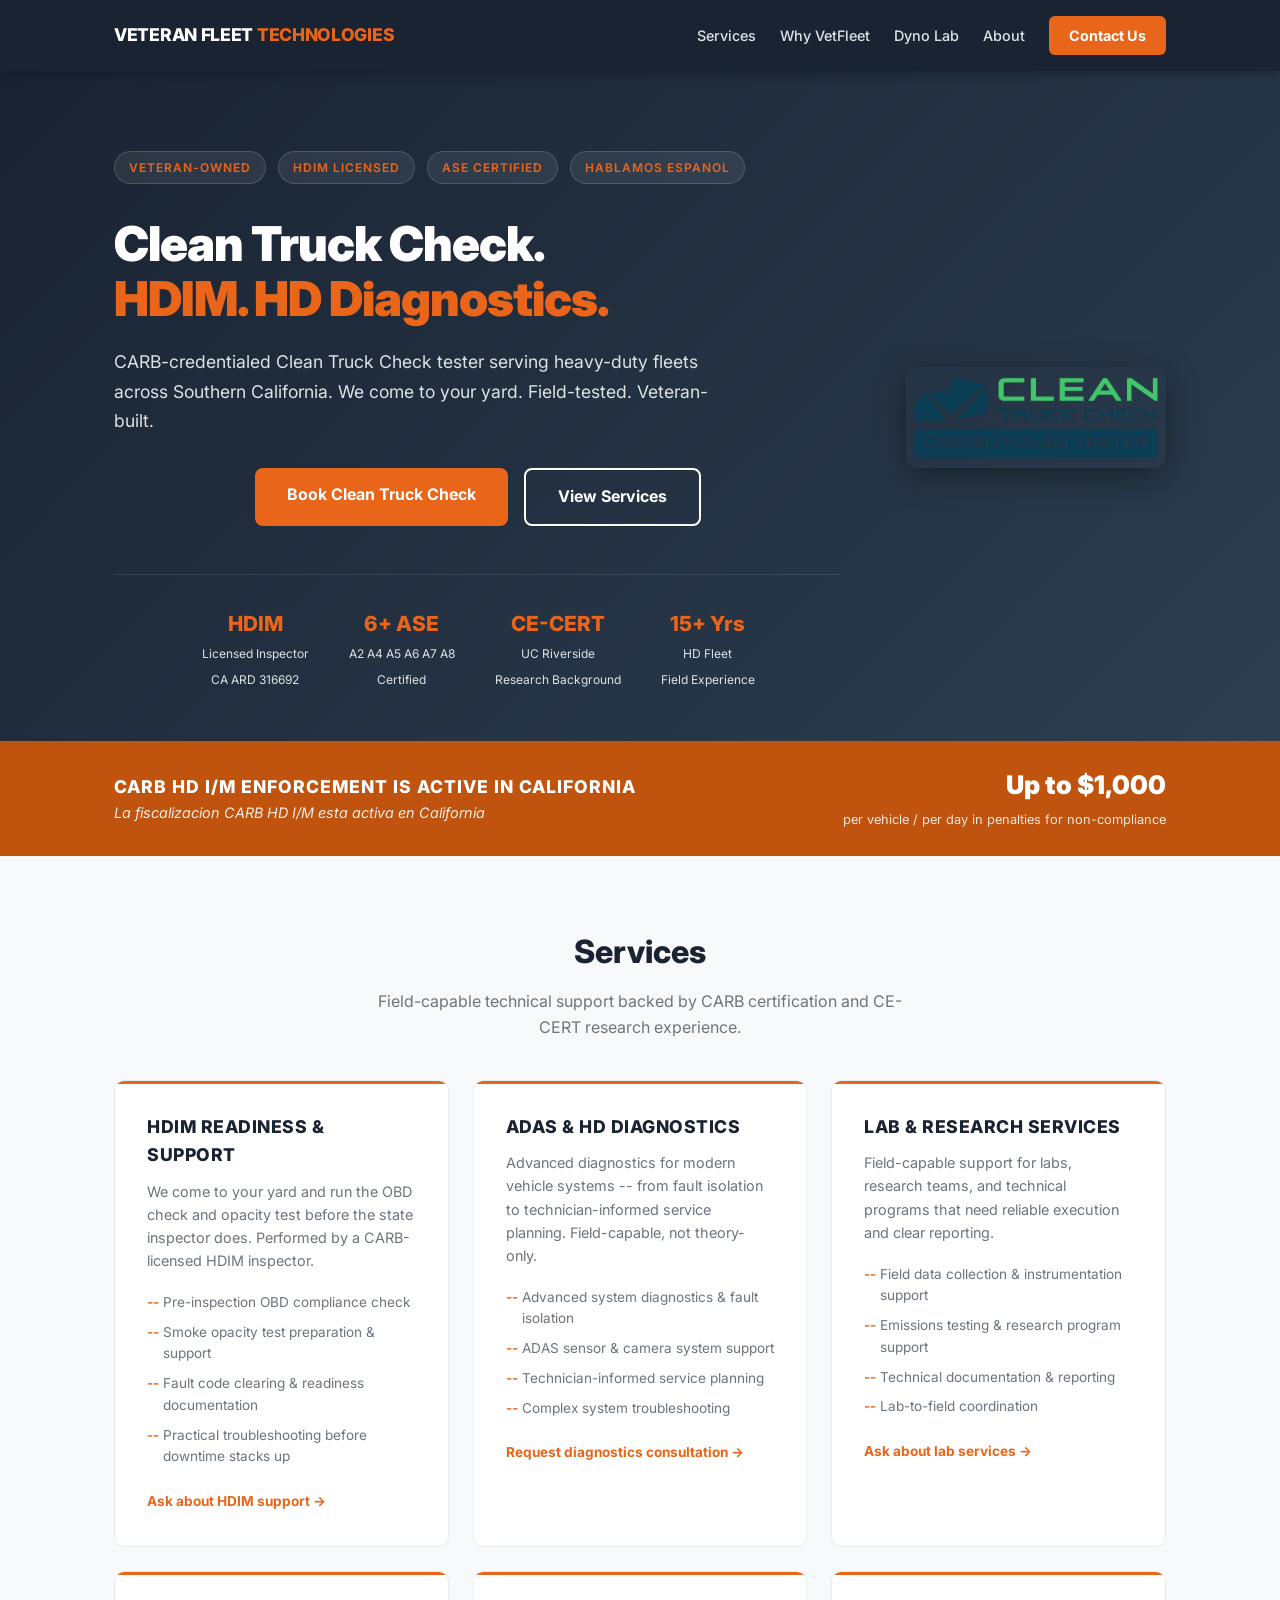
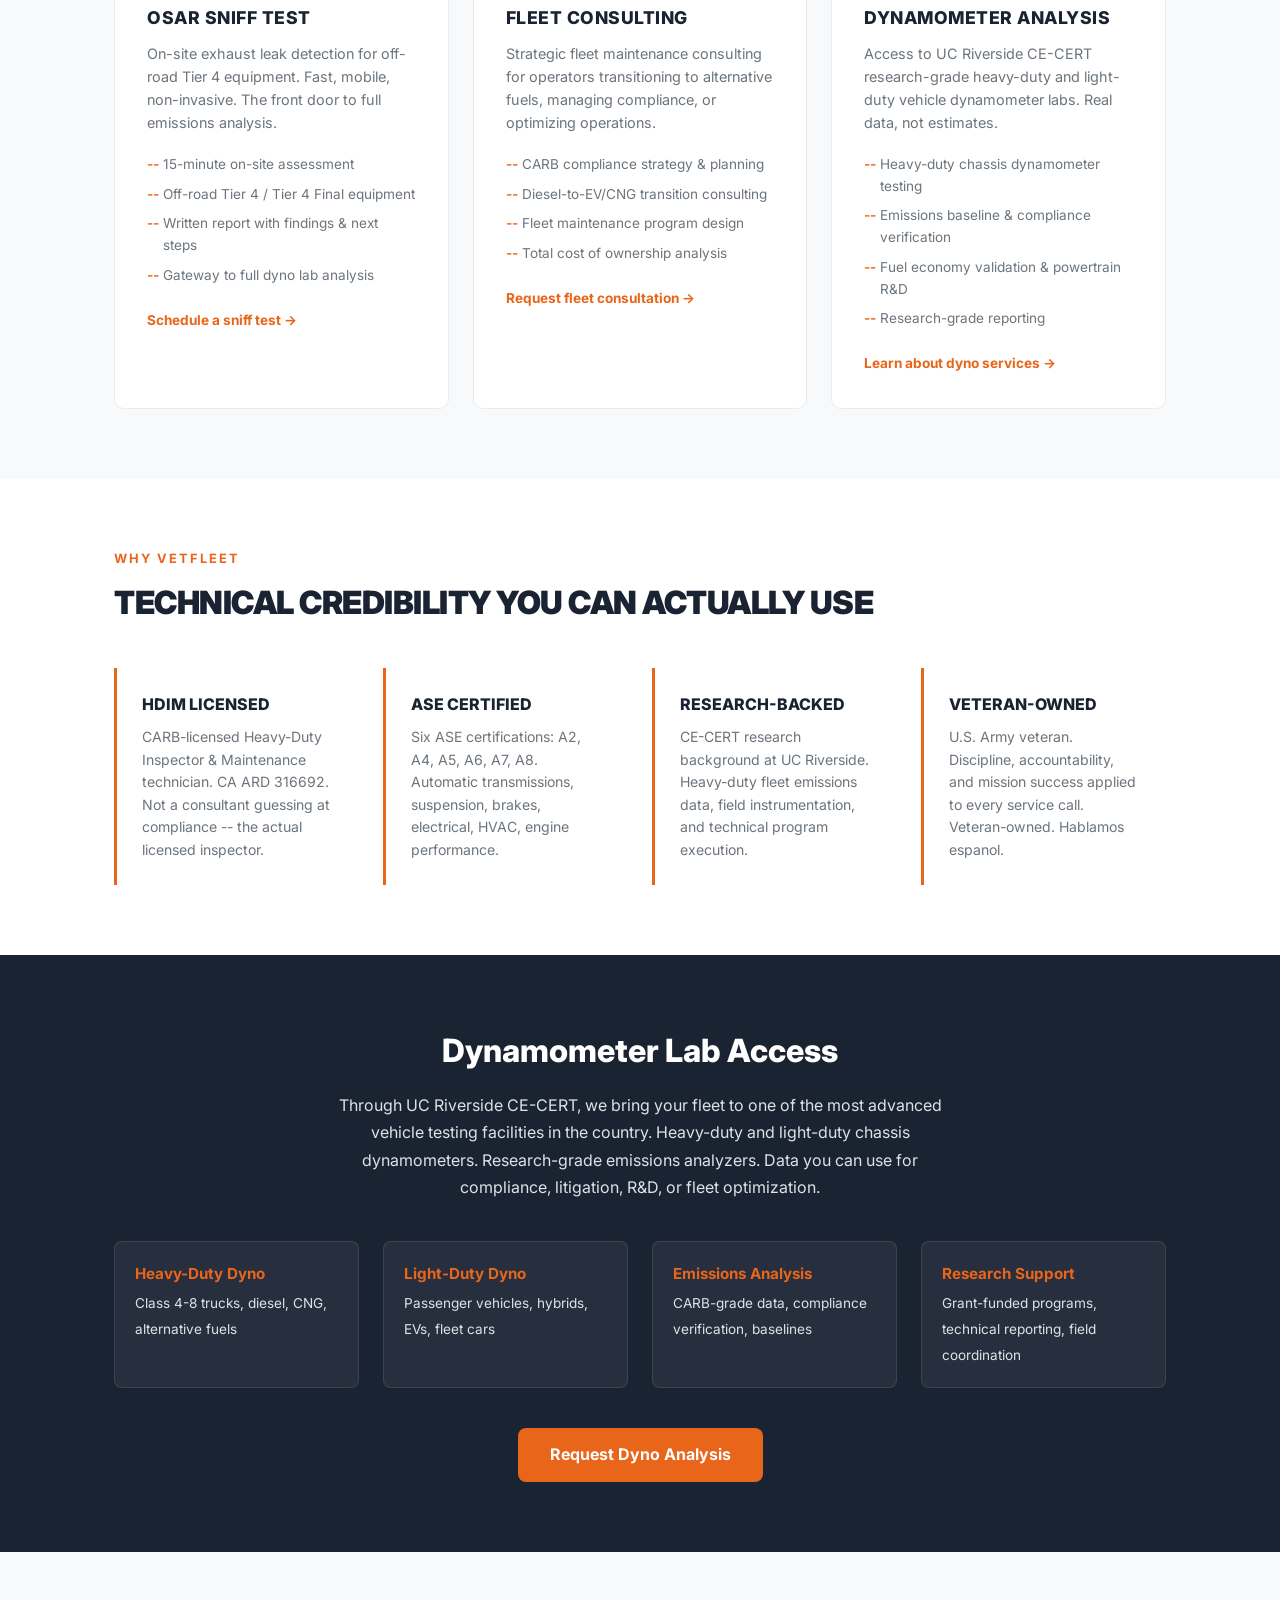
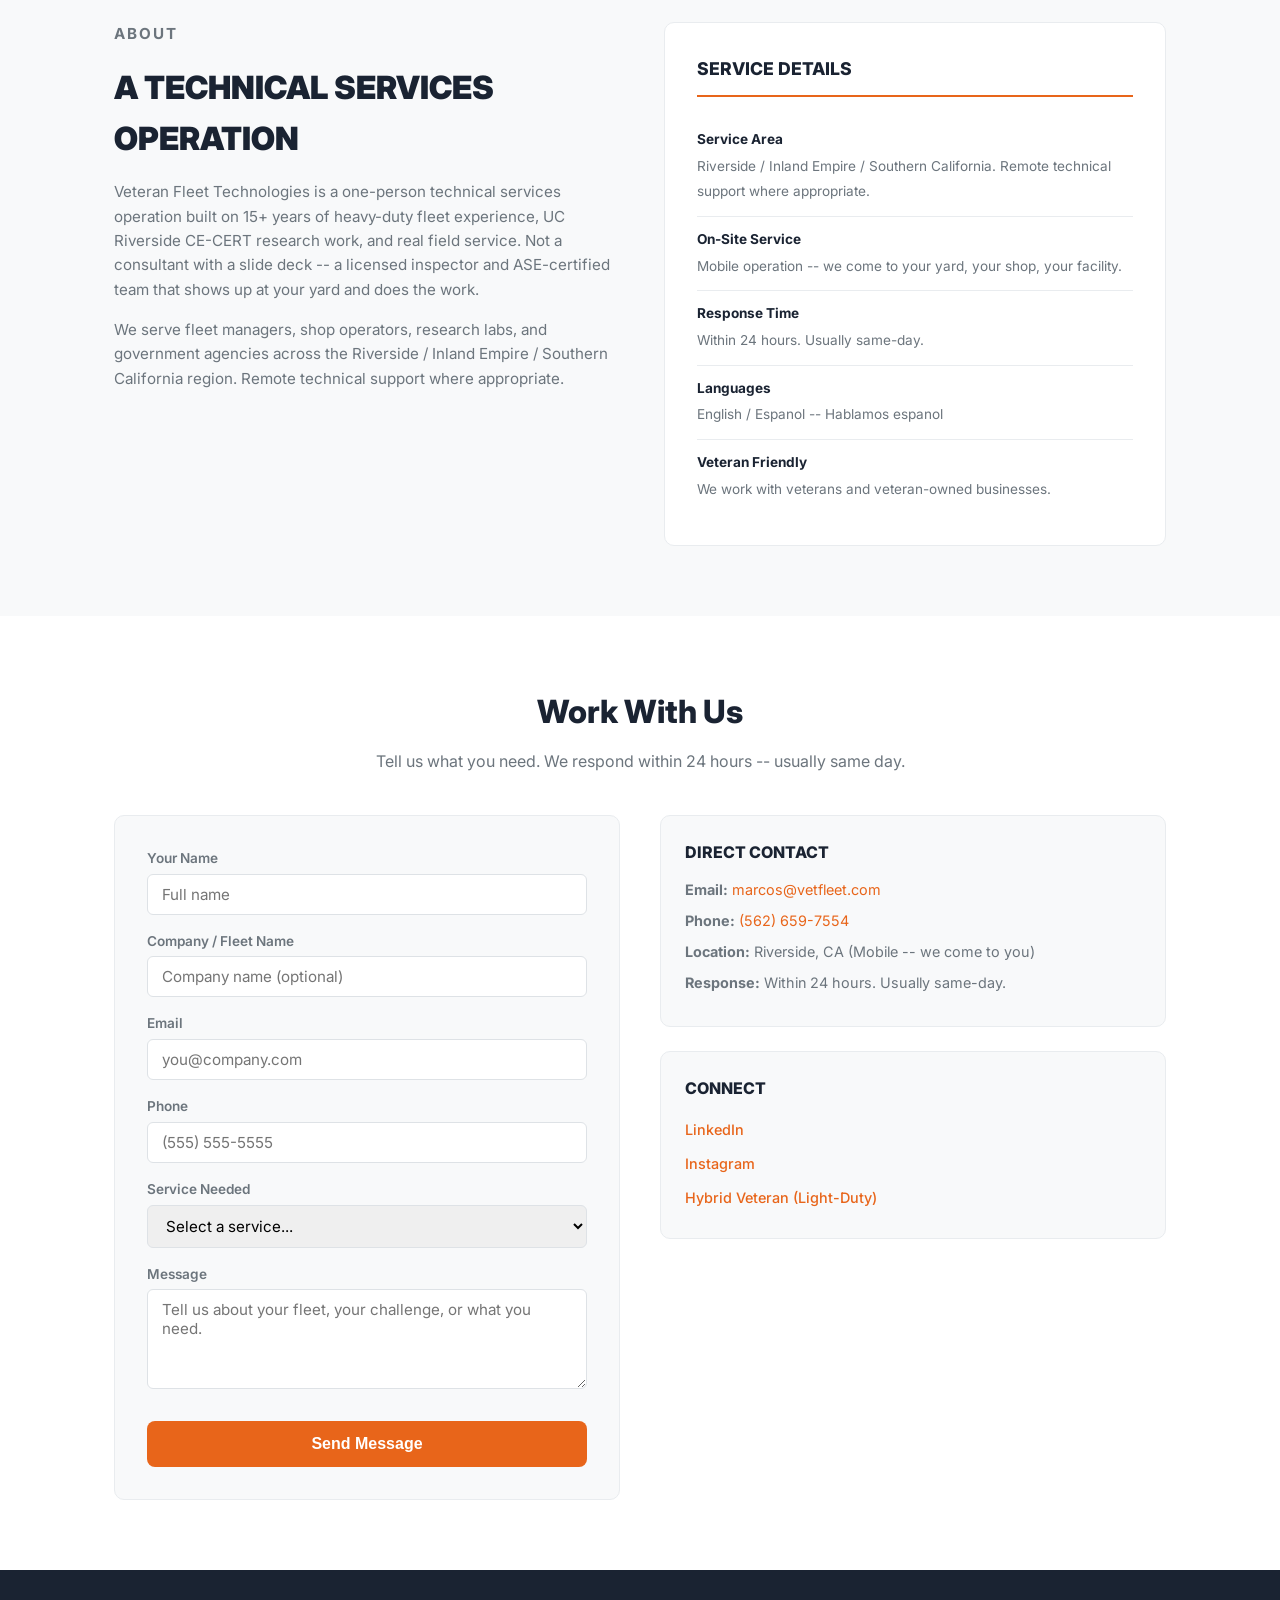
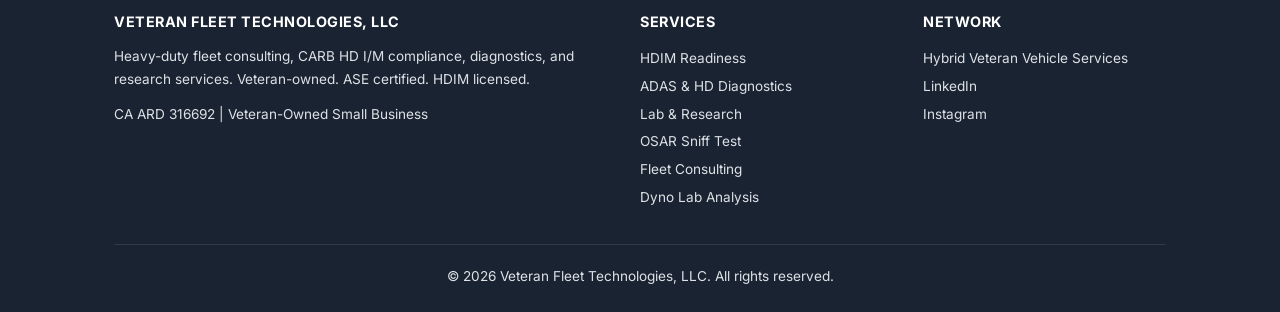
==== commit 8fd59530: "Restore social links in source" ====
--- a/index.html
+++ b/index.html
@@ -328,6 +328,8 @@
                 <div class="contact-card">
                     <h3>Connect</h3>
                     <ul class="connect-links">
+                        <li><a href="https://www.linkedin.com/company/vetfleet/" target="_blank" rel="noopener">LinkedIn</a></li>
+                        <li><a href="https://www.instagram.com/vetfleettechnologies/" target="_blank" rel="noopener">Instagram</a></li>
                         <li><a href="https://hybridveteran.com" target="_blank" rel="noopener">Hybrid Veteran (Light-Duty)</a></li>
                         <!-- TODO: Add these when ready
                         <li><a href="#" target="_blank">TikTok</a></li>
@@ -366,6 +368,8 @@
                 <h4>Network</h4>
                 <ul class="footer-links">
                     <li><a href="https://hybridveteran.com" target="_blank" rel="noopener">Hybrid Veteran Vehicle Services</a></li>
+                    <li><a href="https://www.linkedin.com/company/vetfleet/" target="_blank" rel="noopener">LinkedIn</a></li>
+                    <li><a href="https://www.instagram.com/vetfleettechnologies/" target="_blank" rel="noopener">Instagram</a></li>
                     <!-- TODO: Add when ready
                     <li><a href="#" target="_blank">TikTok</a></li>
                     <li><a href="#" target="_blank">X / Twitter</a></li>
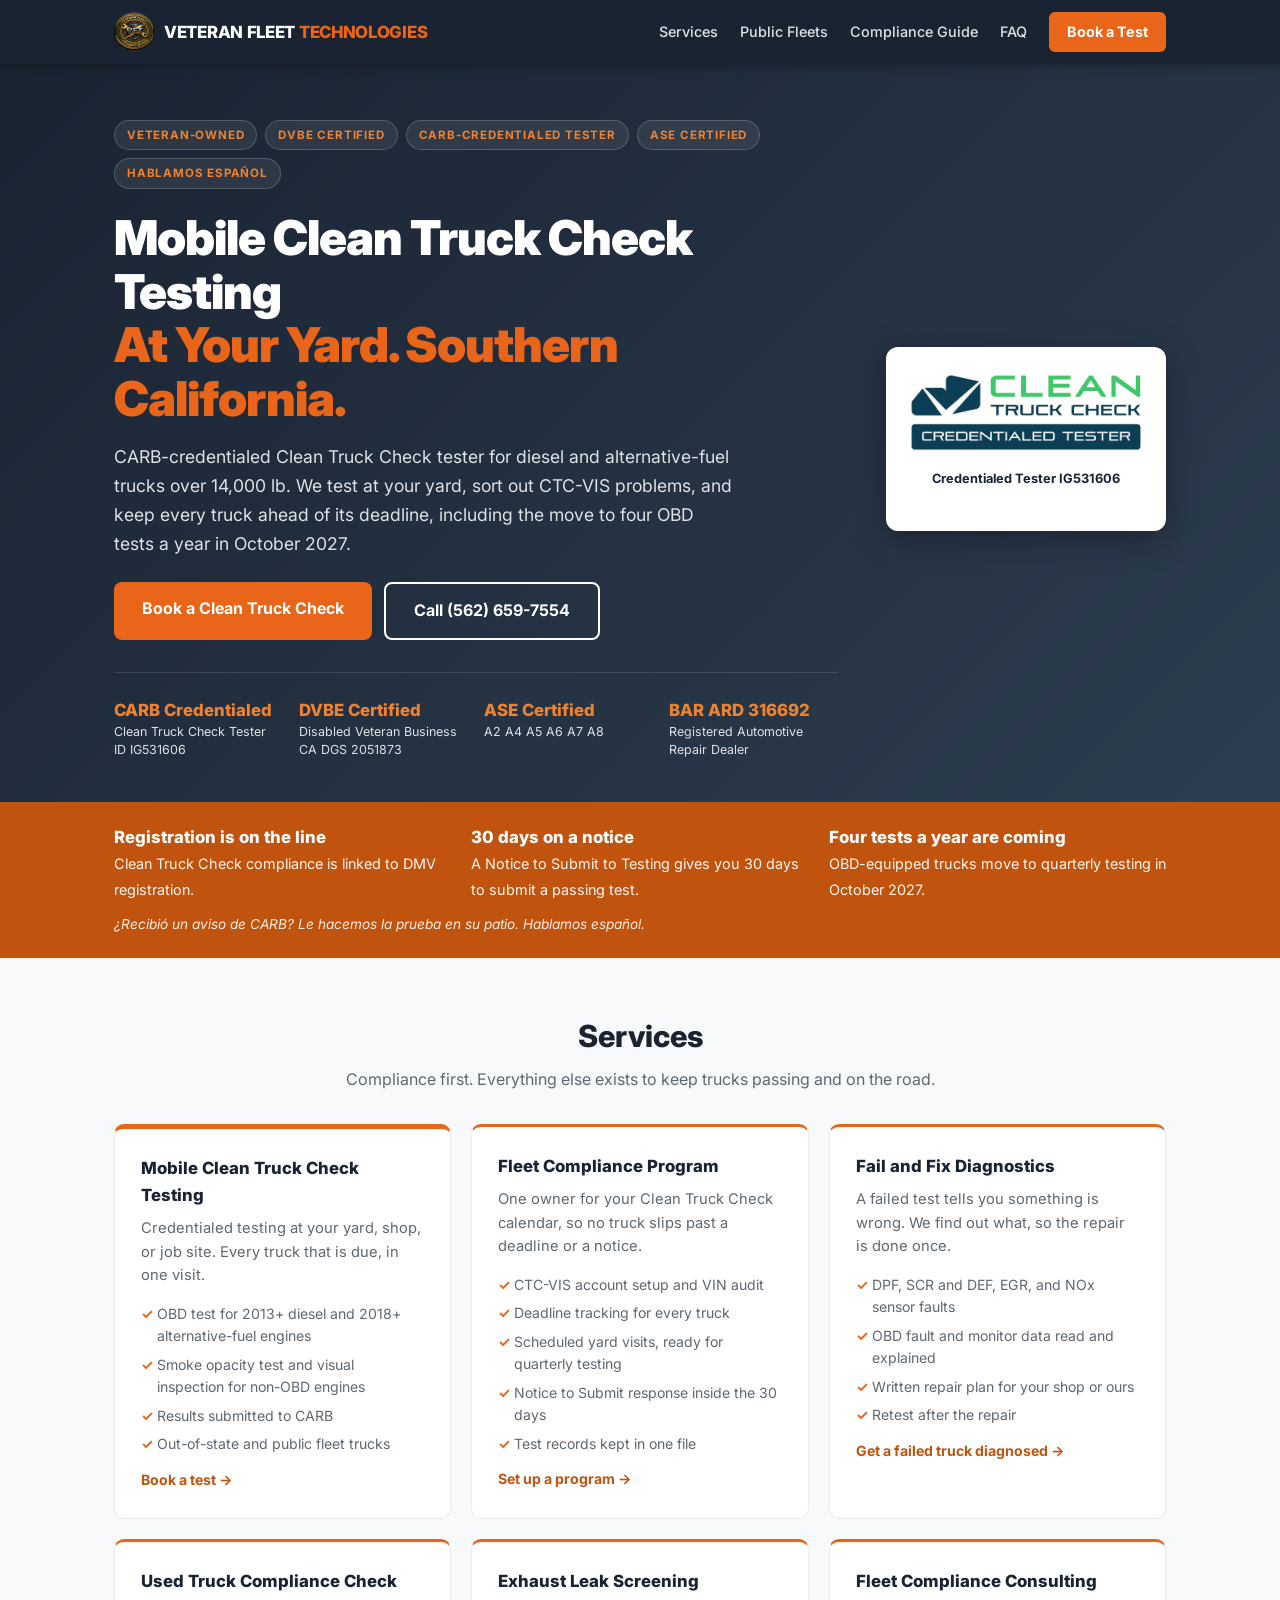
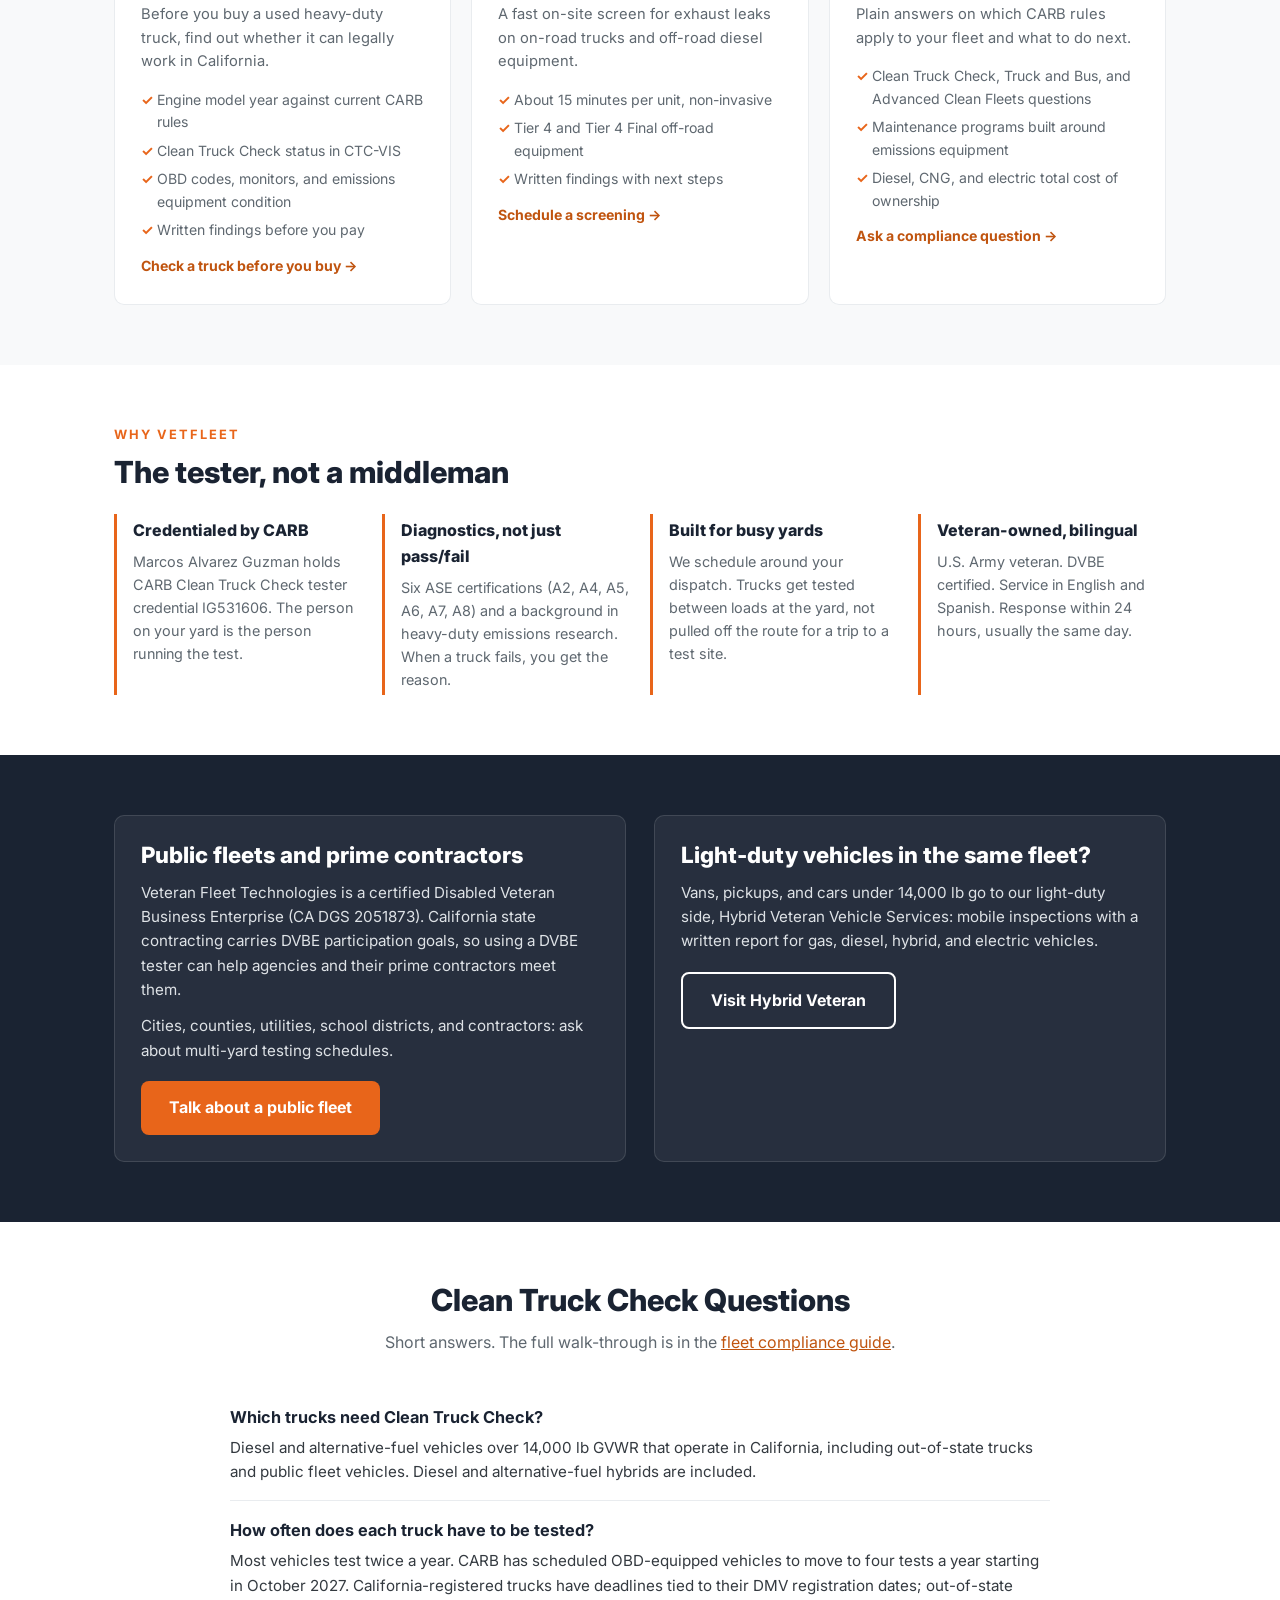
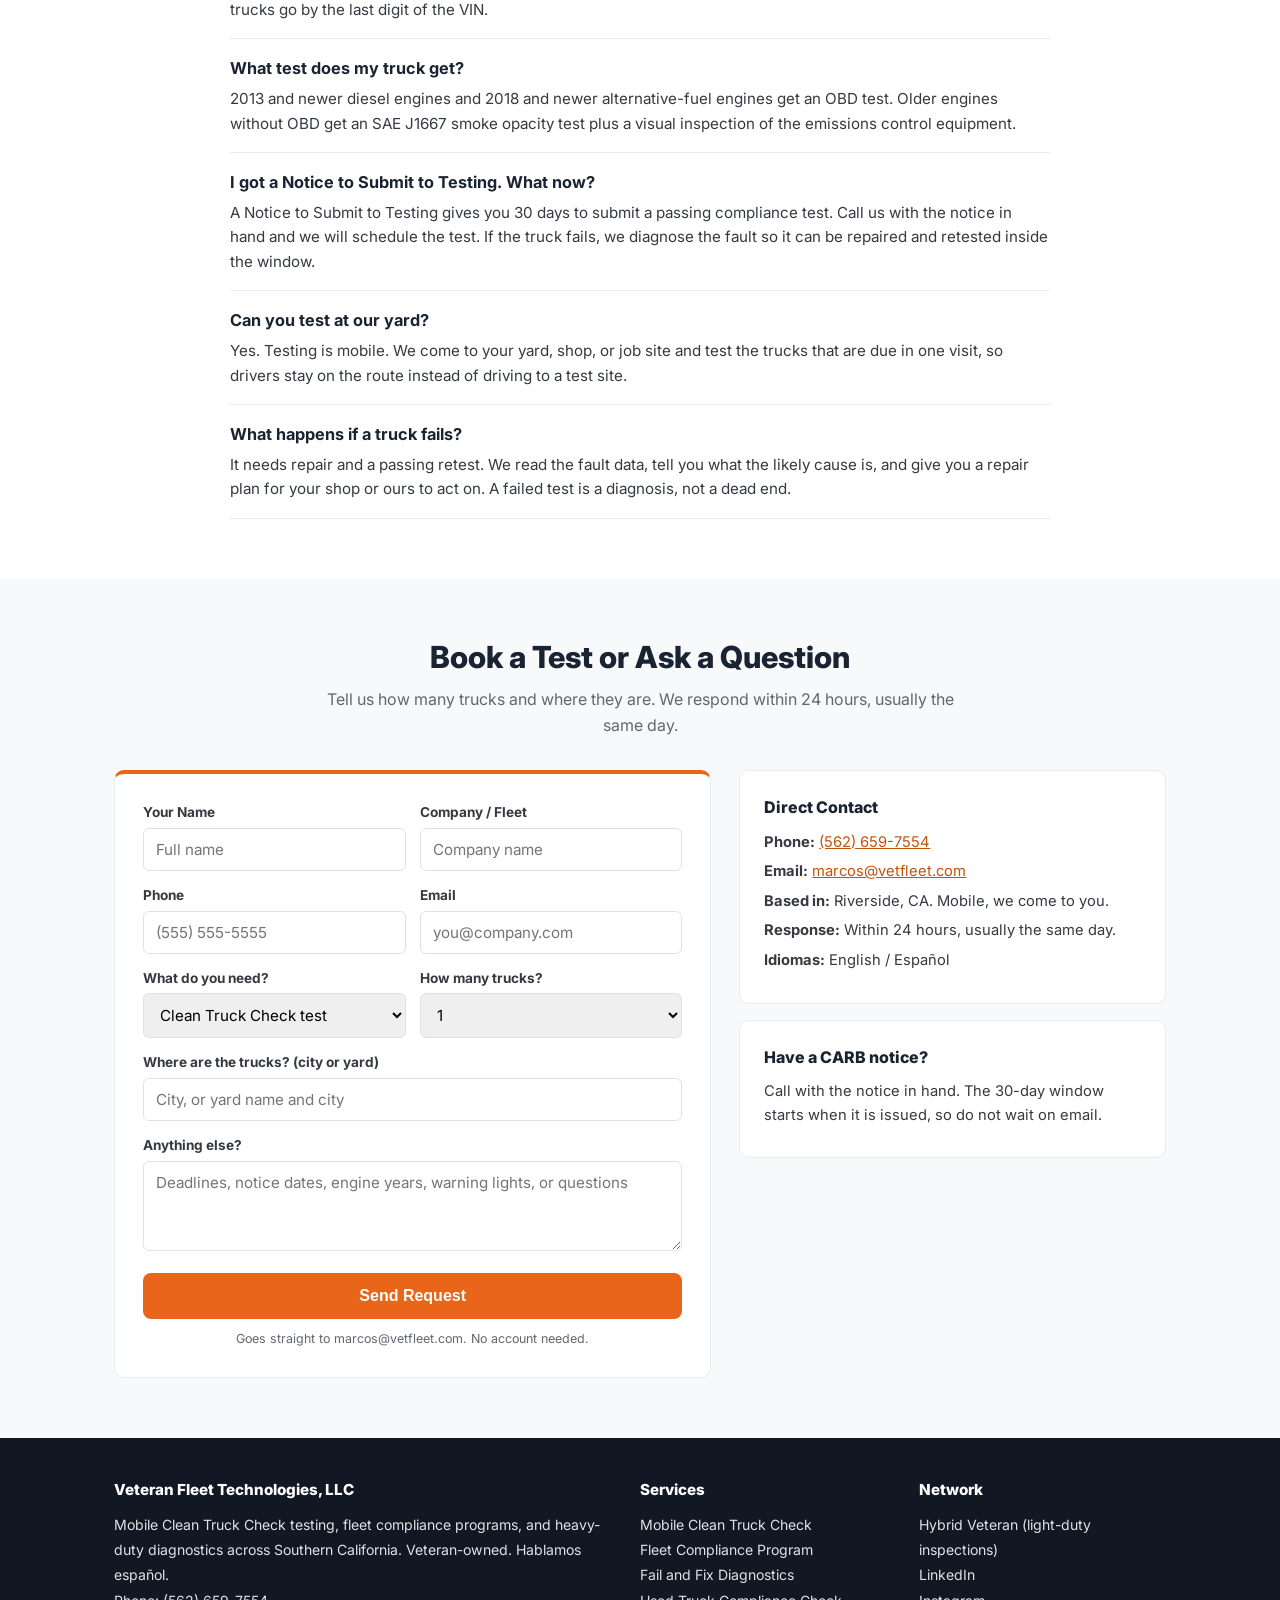
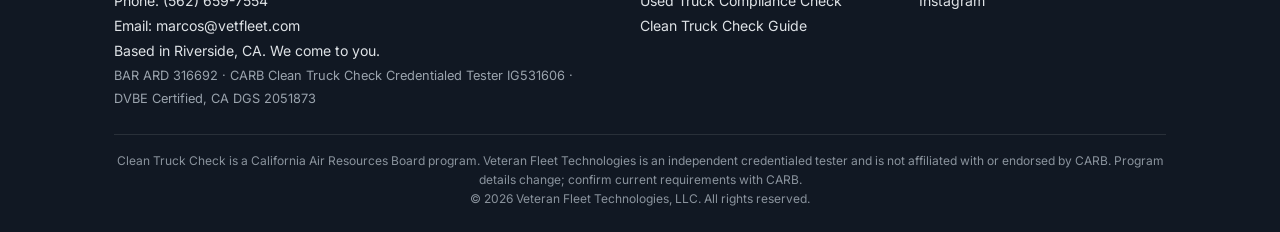
==== commit f392e349: "Rewrite VetFleet around mobile Clean Truck Check (review branch) Red-team fixes, for review before a" ====
--- a/index.html
+++ b/index.html
@@ -3,406 +3,442 @@
 <head>
     <meta charset="UTF-8">
     <meta name="viewport" content="width=device-width, initial-scale=1.0">
-    <title>Veteran Fleet Technologies | HD Fleet Consulting & CARB HD I/M | Riverside, CA</title>
-    <meta name="description" content="CARB HD I/M compliance, heavy-duty fleet consulting, dyno lab analysis, and emissions research. ASE certified. HDIM licensed. Veteran-owned. Riverside, CA.">
+    <title>Mobile Clean Truck Check Testing | Veteran Fleet Technologies | Southern California</title>
+    <meta name="description" content="CARB-credentialed mobile Clean Truck Check testing at your yard, fleet compliance programs, and heavy-duty emissions diagnostics across Southern California. Veteran-owned, DVBE certified. Hablamos español.">
+    <link rel="canonical" href="https://vetfleet.com/">
+    <link rel="icon" href="/vft-logo-email.png">
+    <meta property="og:type" content="website">
+    <meta property="og:title" content="Mobile Clean Truck Check Testing | Veteran Fleet Technologies | Southern California">
+    <meta property="og:description" content="CARB-credentialed mobile Clean Truck Check testing at your yard, fleet compliance programs, and heavy-duty emissions diagnostics across Southern California. Veteran-owned, DVBE certified. Hablamos español.">
+    <meta property="og:url" content="https://vetfleet.com/">
+    <meta property="og:image" content="https://vetfleet.com/ctc-badge.webp">
     <link rel="preconnect" href="https://fonts.googleapis.com">
     <link rel="preconnect" href="https://fonts.gstatic.com" crossorigin>
-    <link href="https://fonts.googleapis.com/css2?family=Inter:wght@300;400;500;600;700;800;900&display=swap" rel="stylesheet">
+    <link href="https://fonts.googleapis.com/css2?family=Inter:wght@400;500;600;700;800;900&display=swap" rel="stylesheet">
     <link rel="stylesheet" href="styles.css">
+    <script type="application/ld+json">
+{
+  "@context": "https://schema.org",
+  "@type": "ProfessionalService",
+  "@id": "https://vetfleet.com/#business",
+  "name": "Veteran Fleet Technologies, LLC",
+  "alternateName": "VetFleet",
+  "url": "https://vetfleet.com/",
+  "logo": "https://vetfleet.com/vft-logo-email.png",
+  "image": "https://vetfleet.com/ctc-badge.webp",
+  "telephone": "+15626597554",
+  "email": "marcos@vetfleet.com",
+  "areaServed": {
+    "@type": "AdministrativeArea",
+    "name": "Southern California"
+  },
+  "address": {
+    "@type": "PostalAddress",
+    "addressLocality": "Riverside",
+    "addressRegion": "CA",
+    "addressCountry": "US"
+  },
+  "knowsLanguage": [
+    "en",
+    "es"
+  ],
+  "description": "Mobile CARB Clean Truck Check testing, fleet compliance programs, and heavy-duty diagnostics. Veteran-owned, DVBE certified.",
+  "hasOfferCatalog": {
+    "@type": "OfferCatalog",
+    "name": "Heavy-duty compliance services",
+    "itemListElement": [
+      {
+        "@type": "Offer",
+        "itemOffered": {
+          "@type": "Service",
+          "name": "Mobile Clean Truck Check testing"
+        }
+      },
+      {
+        "@type": "Offer",
+        "itemOffered": {
+          "@type": "Service",
+          "name": "Fleet compliance program"
+        }
+      },
+      {
+        "@type": "Offer",
+        "itemOffered": {
+          "@type": "Service",
+          "name": "Fail and fix emissions diagnostics"
+        }
+      },
+      {
+        "@type": "Offer",
+        "itemOffered": {
+          "@type": "Service",
+          "name": "Used truck pre-purchase compliance check"
+        }
+      },
+      {
+        "@type": "Offer",
+        "itemOffered": {
+          "@type": "Service",
+          "name": "Exhaust leak screening"
+        }
+      },
+      {
+        "@type": "Offer",
+        "itemOffered": {
+          "@type": "Service",
+          "name": "Fleet compliance consulting"
+        }
+      }
+    ]
+  }
+}
+    </script>
+    <script type="application/ld+json">
+{
+  "@context": "https://schema.org",
+  "@type": "FAQPage",
+  "mainEntity": [
+    {
+      "@type": "Question",
+      "name": "Which trucks need Clean Truck Check?",
+      "acceptedAnswer": {
+        "@type": "Answer",
+        "text": "Diesel and alternative-fuel vehicles over 14,000 lb GVWR that operate in California, including out-of-state trucks and public fleet vehicles. Diesel and alternative-fuel hybrids are included."
+      }
+    },
+    {
+      "@type": "Question",
+      "name": "How often does each truck have to be tested?",
+      "acceptedAnswer": {
+        "@type": "Answer",
+        "text": "Most vehicles test twice a year. CARB has scheduled OBD-equipped vehicles to move to four tests a year starting in October 2027. California-registered trucks have deadlines tied to their DMV registration dates; out-of-state trucks go by the last digit of the VIN."
+      }
+    },
+    {
+      "@type": "Question",
+      "name": "What test does my truck get?",
+      "acceptedAnswer": {
+        "@type": "Answer",
+        "text": "2013 and newer diesel engines and 2018 and newer alternative-fuel engines get an OBD test. Older engines without OBD get an SAE J1667 smoke opacity test plus a visual inspection of the emissions control equipment."
+      }
+    },
+    {
+      "@type": "Question",
+      "name": "I got a Notice to Submit to Testing. What now?",
+      "acceptedAnswer": {
+        "@type": "Answer",
+        "text": "A Notice to Submit to Testing gives you 30 days to submit a passing compliance test. Call us with the notice in hand and we will schedule the test. If the truck fails, we diagnose the fault so it can be repaired and retested inside the window."
+      }
+    },
+    {
+      "@type": "Question",
+      "name": "Can you test at our yard?",
+      "acceptedAnswer": {
+        "@type": "Answer",
+        "text": "Yes. Testing is mobile. We come to your yard, shop, or job site and test the trucks that are due in one visit, so drivers stay on the route instead of driving to a test site."
+      }
+    },
+    {
+      "@type": "Question",
+      "name": "What happens if a truck fails?",
+      "acceptedAnswer": {
+        "@type": "Answer",
+        "text": "It needs repair and a passing retest. We read the fault data, tell you what the likely cause is, and give you a repair plan for your shop or ours to act on. A failed test is a diagnosis, not a dead end."
+      }
+    }
+  ]
+}
+    </script>
 </head>
 <body>
 
-<!-- NAV -->
+<div class="call-bar"><a href="tel:5626597554">Call (562) 659-7554 for Clean Truck Check</a></div>
+
 <nav class="nav">
     <div class="container">
-        <a href="#" class="nav-brand">VETERAN FLEET <span>TECHNOLOGIES</span></a>
+        <a href="/" class="nav-brand"><img src="vft-logo-email.png" alt="Veteran Fleet Technologies logo" width="40" height="40"><span class="brand-text">VETERAN FLEET <span>TECHNOLOGIES</span></span></a>
         <div class="nav-links">
-            <a href="#services">Services</a>
-            <a href="#why">Why VetFleet</a>
-            <a href="#dyno">Dyno Lab</a>
-            <a href="#about">About</a>
-            <a href="#contact" class="nav-cta">Contact Us</a>
-        </div>
-        <!-- Mobile menu button -->
-        <button class="nav-toggle" onclick="document.querySelector('.nav-links').classList.toggle('open')" aria-label="Menu">&#9776;</button>
+            <a href="/#services">Services</a>
+            <a href="/#public-fleets">Public Fleets</a>
+            <a href="clean-truck-check-compliance-guide.html">Compliance Guide</a>
+            <a href="/#faq">FAQ</a>
+            <a href="/#contact" class="nav-cta">Book a Test</a>
+        </div>
     </div>
 </nav>
 
-<!-- HERO -->
 <section class="hero">
     <div class="container">
         <div class="hero-inner">
             <div class="hero-left">
                 <div class="hero-badges">
                     <span class="badge">VETERAN-OWNED</span>
-                    <span class="badge">HDIM LICENSED</span>
+                    <span class="badge">DVBE CERTIFIED</span>
+                    <span class="badge">CARB-CREDENTIALED TESTER</span>
                     <span class="badge">ASE CERTIFIED</span>
-                    <span class="badge">HABLAMOS ESPANOL</span>
-                </div>
-                <h1>Clean Truck Check.<br><span>HDIM. HD Diagnostics.</span></h1>
-                <p>CARB-credentialed Clean Truck Check tester serving heavy-duty fleets across Southern California. We come to your yard. Field-tested. Veteran-built.</p>
+                    <span class="badge">HABLAMOS ESPAÑOL</span>
+                </div>
+                <h1>Mobile Clean Truck Check Testing<span>At Your Yard. Southern California.</span></h1>
+                <p>CARB-credentialed Clean Truck Check tester for diesel and alternative-fuel trucks over 14,000 lb. We test at your yard, sort out CTC-VIS problems, and keep every truck ahead of its deadline, including the move to four OBD tests a year in October 2027.</p>
                 <div class="hero-buttons">
-                    <a href="#contact" class="btn btn-primary">Book Clean Truck Check</a>
-                    <a href="#services" class="btn btn-outline">View Services</a>
+                    <a href="#contact" class="btn btn-primary">Book a Clean Truck Check</a>
+                    <a href="tel:5626597554" class="btn btn-outline">Call (562) 659-7554</a>
                 </div>
                 <div class="hero-stats">
-                    <div class="stat">
-                        <strong>HDIM</strong>
-                        <span>Licensed Inspector<br>CA ARD 316692</span>
+                    <div class="stat"><strong>CARB Credentialed</strong><span>Clean Truck Check Tester<br>ID IG531606</span></div>
+                    <div class="stat"><strong>DVBE Certified</strong><span>Disabled Veteran Business<br>CA DGS 2051873</span></div>
+                    <div class="stat"><strong>ASE Certified</strong><span>A2 A4 A5 A6 A7 A8</span></div>
+                    <div class="stat"><strong>BAR ARD 316692</strong><span>Registered Automotive<br>Repair Dealer</span></div>
+                </div>
+            </div>
+            <div class="hero-right">
+                <div class="badge-card">
+                    <img src="ctc-badge.webp" alt="Clean Truck Check Credentialed Tester" width="1200" height="465">
+                    <p>Credentialed Tester IG531606</p>
+                </div>
+            </div>
+        </div>
+    </div>
+</section>
+
+<section class="deadline" aria-label="Clean Truck Check deadlines">
+    <div class="container">
+        <div class="deadline-grid">
+            <div><strong>Registration is on the line</strong><span>Clean Truck Check compliance is linked to DMV registration.</span></div>
+            <div><strong>30 days on a notice</strong><span>A Notice to Submit to Testing gives you 30 days to submit a passing test.</span></div>
+            <div><strong>Four tests a year are coming</strong><span>OBD-equipped trucks move to quarterly testing in October 2027.</span></div>
+        </div>
+        <p class="es">¿Recibió un aviso de CARB? Le hacemos la prueba en su patio. Hablamos español.</p>
+    </div>
+</section>
+
+<section class="services" id="services">
+    <div class="container">
+        <h2 class="center">Services</h2>
+        <p class="section-sub">Compliance first. Everything else exists to keep trucks passing and on the road.</p>
+        <div class="services-grid">
+            <div class="service-card lead">
+                <h3>Mobile Clean Truck Check Testing</h3>
+                <p>Credentialed testing at your yard, shop, or job site. Every truck that is due, in one visit.</p>
+                <ul>
+                    <li>OBD test for 2013+ diesel and 2018+ alternative-fuel engines</li>
+                    <li>Smoke opacity test and visual inspection for non-OBD engines</li>
+                    <li>Results submitted to CARB</li>
+                    <li>Out-of-state and public fleet trucks</li>
+                </ul>
+                <a href="#contact" class="service-link">Book a test &rarr;</a>
+            </div>
+            <div class="service-card">
+                <h3>Fleet Compliance Program</h3>
+                <p>One owner for your Clean Truck Check calendar, so no truck slips past a deadline or a notice.</p>
+                <ul>
+                    <li>CTC-VIS account setup and VIN audit</li>
+                    <li>Deadline tracking for every truck</li>
+                    <li>Scheduled yard visits, ready for quarterly testing</li>
+                    <li>Notice to Submit response inside the 30 days</li>
+                    <li>Test records kept in one file</li>
+                </ul>
+                <a href="#contact" class="service-link">Set up a program &rarr;</a>
+            </div>
+            <div class="service-card">
+                <h3>Fail and Fix Diagnostics</h3>
+                <p>A failed test tells you something is wrong. We find out what, so the repair is done once.</p>
+                <ul>
+                    <li>DPF, SCR and DEF, EGR, and NOx sensor faults</li>
+                    <li>OBD fault and monitor data read and explained</li>
+                    <li>Written repair plan for your shop or ours</li>
+                    <li>Retest after the repair</li>
+                </ul>
+                <a href="#contact" class="service-link">Get a failed truck diagnosed &rarr;</a>
+            </div>
+            <div class="service-card">
+                <h3>Used Truck Compliance Check</h3>
+                <p>Before you buy a used heavy-duty truck, find out whether it can legally work in California.</p>
+                <ul>
+                    <li>Engine model year against current CARB rules</li>
+                    <li>Clean Truck Check status in CTC-VIS</li>
+                    <li>OBD codes, monitors, and emissions equipment condition</li>
+                    <li>Written findings before you pay</li>
+                </ul>
+                <a href="#contact" class="service-link">Check a truck before you buy &rarr;</a>
+            </div>
+            <div class="service-card">
+                <h3>Exhaust Leak Screening</h3>
+                <p>A fast on-site screen for exhaust leaks on on-road trucks and off-road diesel equipment.</p>
+                <ul>
+                    <li>About 15 minutes per unit, non-invasive</li>
+                    <li>Tier 4 and Tier 4 Final off-road equipment</li>
+                    <li>Written findings with next steps</li>
+                </ul>
+                <a href="#contact" class="service-link">Schedule a screening &rarr;</a>
+            </div>
+            <div class="service-card">
+                <h3>Fleet Compliance Consulting</h3>
+                <p>Plain answers on which CARB rules apply to your fleet and what to do next.</p>
+                <ul>
+                    <li>Clean Truck Check, Truck and Bus, and Advanced Clean Fleets questions</li>
+                    <li>Maintenance programs built around emissions equipment</li>
+                    <li>Diesel, CNG, and electric total cost of ownership</li>
+                </ul>
+                <a href="#contact" class="service-link">Ask a compliance question &rarr;</a>
+            </div>
+        </div>
+    </div>
+</section>
+
+<section id="why">
+    <div class="container">
+        <p class="section-label">WHY VETFLEET</p>
+        <h2>The tester, not a middleman</h2>
+        <div class="why-grid">
+            <div class="why-card"><h3>Credentialed by CARB</h3><p>Marcos Alvarez Guzman holds CARB Clean Truck Check tester credential IG531606. The person on your yard is the person running the test.</p></div>
+            <div class="why-card"><h3>Diagnostics, not just pass/fail</h3><p>Six ASE certifications (A2, A4, A5, A6, A7, A8) and a background in heavy-duty emissions research. When a truck fails, you get the reason.</p></div>
+            <div class="why-card"><h3>Built for busy yards</h3><p>We schedule around your dispatch. Trucks get tested between loads at the yard, not pulled off the route for a trip to a test site.</p></div>
+            <div class="why-card"><h3>Veteran-owned, bilingual</h3><p>U.S. Army veteran. DVBE certified. Service in English and Spanish. Response within 24 hours, usually the same day.</p></div>
+        </div>
+    </div>
+</section>
+
+<section class="split" id="public-fleets">
+    <div class="container">
+        <div class="split-grid">
+            <div class="split-card">
+                <h2>Public fleets and prime contractors</h2>
+                <p>Veteran Fleet Technologies is a certified Disabled Veteran Business Enterprise (CA DGS 2051873). California state contracting carries DVBE participation goals, so using a DVBE tester can help agencies and their prime contractors meet them.</p>
+                <p>Cities, counties, utilities, school districts, and contractors: ask about multi-yard testing schedules.</p>
+                <a href="#contact" class="btn btn-primary">Talk about a public fleet</a>
+            </div>
+            <div class="split-card">
+                <h2>Light-duty vehicles in the same fleet?</h2>
+                <p>Vans, pickups, and cars under 14,000 lb go to our light-duty side, Hybrid Veteran Vehicle Services: mobile inspections with a written report for gas, diesel, hybrid, and electric vehicles.</p>
+                <a href="https://hybridveteran.com" class="btn btn-outline">Visit Hybrid Veteran</a>
+            </div>
+        </div>
+    </div>
+</section>
+
+<section id="faq">
+    <div class="container">
+        <h2 class="center">Clean Truck Check Questions</h2>
+        <p class="section-sub">Short answers. The full walk-through is in the <a href="clean-truck-check-compliance-guide.html">fleet compliance guide</a>.</p>
+        <div class="faq-list">
+            <div class="faq-item"><h3>Which trucks need Clean Truck Check?</h3><p>Diesel and alternative-fuel vehicles over 14,000 lb GVWR that operate in California, including out-of-state trucks and public fleet vehicles. Diesel and alternative-fuel hybrids are included.</p></div>
+            <div class="faq-item"><h3>How often does each truck have to be tested?</h3><p>Most vehicles test twice a year. CARB has scheduled OBD-equipped vehicles to move to four tests a year starting in October 2027. California-registered trucks have deadlines tied to their DMV registration dates; out-of-state trucks go by the last digit of the VIN.</p></div>
+            <div class="faq-item"><h3>What test does my truck get?</h3><p>2013 and newer diesel engines and 2018 and newer alternative-fuel engines get an OBD test. Older engines without OBD get an SAE J1667 smoke opacity test plus a visual inspection of the emissions control equipment.</p></div>
+            <div class="faq-item"><h3>I got a Notice to Submit to Testing. What now?</h3><p>A Notice to Submit to Testing gives you 30 days to submit a passing compliance test. Call us with the notice in hand and we will schedule the test. If the truck fails, we diagnose the fault so it can be repaired and retested inside the window.</p></div>
+            <div class="faq-item"><h3>Can you test at our yard?</h3><p>Yes. Testing is mobile. We come to your yard, shop, or job site and test the trucks that are due in one visit, so drivers stay on the route instead of driving to a test site.</p></div>
+            <div class="faq-item"><h3>What happens if a truck fails?</h3><p>It needs repair and a passing retest. We read the fault data, tell you what the likely cause is, and give you a repair plan for your shop or ours to act on. A failed test is a diagnosis, not a dead end.</p></div>
+        </div>
+    </div>
+</section>
+
+<section class="contact" id="contact">
+    <div class="container">
+        <h2 class="center">Book a Test or Ask a Question</h2>
+        <p class="section-sub">Tell us how many trucks and where they are. We respond within 24 hours, usually the same day.</p>
+        <div class="contact-grid">
+            <form class="contact-form" id="contact-form" action="https://formsubmit.co/marcos@vetfleet.com" method="POST">
+                <div class="form-status" id="form-status" hidden>Thanks. Your request was sent. We will call or email you to confirm.</div>
+                <input type="hidden" name="_subject" value="New VetFleet Request">
+                <input type="hidden" name="_template" value="table">
+                <input type="hidden" name="_captcha" value="true">
+                <input type="hidden" name="_next" value="https://vetfleet.com/?submitted=true#contact">
+                <input type="text" name="_honey" style="display:none" tabindex="-1" autocomplete="off">
+                <div class="form-row">
+                    <div class="form-group"><label for="c-name">Your Name</label><input type="text" id="c-name" name="name" required placeholder="Full name"></div>
+                    <div class="form-group"><label for="c-company">Company / Fleet</label><input type="text" id="c-company" name="company" placeholder="Company name"></div>
+                </div>
+                <div class="form-row">
+                    <div class="form-group"><label for="c-phone">Phone</label><input type="tel" id="c-phone" name="phone" required placeholder="(555) 555-5555"></div>
+                    <div class="form-group"><label for="c-email">Email</label><input type="email" id="c-email" name="email" required placeholder="you@company.com"></div>
+                </div>
+                <div class="form-row">
+                    <div class="form-group"><label for="c-service">What do you need?</label>
+                        <select id="c-service" name="service">
+                            <option value="ctc-test">Clean Truck Check test</option>
+                            <option value="notice">I got a Notice to Submit to Testing</option>
+                            <option value="failed">A truck failed</option>
+                            <option value="program">Fleet compliance program</option>
+                            <option value="used-truck">Used truck compliance check</option>
+                            <option value="leak">Exhaust leak screening</option>
+                            <option value="consulting">Compliance question</option>
+                            <option value="other">Something else</option>
+                        </select>
                     </div>
-                    <div class="stat">
-                        <strong>6+ ASE</strong>
-                        <span>A2 A4 A5 A6 A7 A8<br>Certified</span>
+                    <div class="form-group"><label for="c-trucks">How many trucks?</label>
+                        <select id="c-trucks" name="trucks">
+                            <option value="1">1</option>
+                            <option value="2-5">2 to 5</option>
+                            <option value="6-20">6 to 20</option>
+                            <option value="21+">21 or more</option>
+                        </select>
                     </div>
-                    <div class="stat">
-                        <strong>CE-CERT</strong>
-                        <span>UC Riverside<br>Research Background</span>
-                    </div>
-                    <div class="stat">
-                        <strong>15+ Yrs</strong>
-                        <span>HD Fleet<br>Field Experience</span>
-                    </div>
-                </div>
-            </div>
-            <div class="hero-right">
-                <img src="ctc-badge.webp" alt="Clean Truck Check Credentialed Tester" class="ctc-badge">
-            </div>
-        </div>
-    </div>
-</section>
-
-<!-- CARB ENFORCEMENT BANNER -->
-<section class="enforcement">
-    <div class="container">
-        <div class="enforcement-content">
+                </div>
+                <div class="form-group"><label for="c-location">Where are the trucks? (city or yard)</label><input type="text" id="c-location" name="location" required placeholder="City, or yard name and city"></div>
+                <div class="form-group"><label for="c-message">Anything else?</label><textarea id="c-message" name="message" placeholder="Deadlines, notice dates, engine years, warning lights, or questions"></textarea></div>
+                <button type="submit" class="form-submit">Send Request</button>
+                <p class="form-note">Goes straight to marcos@vetfleet.com. No account needed.</p>
+            </form>
             <div>
-                <h2>CARB HD I/M Enforcement Is Active in California</h2>
-                <p>La fiscalizacion CARB HD I/M esta activa en California</p>
-            </div>
-            <div class="enforcement-penalty">
-                <span class="penalty-amount">Up to $1,000</span>
-                <span class="penalty-detail">per vehicle / per day in penalties for non-compliance</span>
-            </div>
-        </div>
-    </div>
-</section>
-
-<!-- SERVICES -->
-<section class="services" id="services">
-    <div class="container">
-        <h2>Services</h2>
-        <p class="section-sub">Field-capable technical support backed by CARB certification and CE-CERT research experience.</p>
-        <div class="services-grid">
-
-            <div class="service-card">
-                <div class="service-accent"></div>
-                <h3>HDIM Readiness & Support</h3>
-                <p>We come to your yard and run the OBD check and opacity test before the state inspector does. Performed by a CARB-licensed HDIM inspector.</p>
-                <ul>
-                    <li>Pre-inspection OBD compliance check</li>
-                    <li>Smoke opacity test preparation & support</li>
-                    <li>Fault code clearing & readiness documentation</li>
-                    <li>Practical troubleshooting before downtime stacks up</li>
-                </ul>
-                <a href="#contact" class="service-link">Ask about HDIM support &rarr;</a>
-            </div>
-
-            <div class="service-card">
-                <div class="service-accent"></div>
-                <h3>ADAS & HD Diagnostics</h3>
-                <p>Advanced diagnostics for modern vehicle systems -- from fault isolation to technician-informed service planning. Field-capable, not theory-only.</p>
-                <ul>
-                    <li>Advanced system diagnostics & fault isolation</li>
-                    <li>ADAS sensor & camera system support</li>
-                    <li>Technician-informed service planning</li>
-                    <li>Complex system troubleshooting</li>
-                </ul>
-                <a href="#contact" class="service-link">Request diagnostics consultation &rarr;</a>
-            </div>
-
-            <div class="service-card">
-                <div class="service-accent"></div>
-                <h3>Lab & Research Services</h3>
-                <p>Field-capable support for labs, research teams, and technical programs that need reliable execution and clear reporting.</p>
-                <ul>
-                    <li>Field data collection & instrumentation support</li>
-                    <li>Emissions testing & research program support</li>
-                    <li>Technical documentation & reporting</li>
-                    <li>Lab-to-field coordination</li>
-                </ul>
-                <a href="#contact" class="service-link">Ask about lab services &rarr;</a>
-            </div>
-
-            <div class="service-card">
-                <div class="service-accent"></div>
-                <h3>OSAR Sniff Test</h3>
-                <p>On-site exhaust leak detection for off-road Tier 4 equipment. Fast, mobile, non-invasive. The front door to full emissions analysis.</p>
-                <ul>
-                    <li>15-minute on-site assessment</li>
-                    <li>Off-road Tier 4 / Tier 4 Final equipment</li>
-                    <li>Written report with findings & next steps</li>
-                    <li>Gateway to full dyno lab analysis</li>
-                </ul>
-                <a href="#contact" class="service-link">Schedule a sniff test &rarr;</a>
-            </div>
-
-            <div class="service-card">
-                <div class="service-accent"></div>
-                <h3>Fleet Consulting</h3>
-                <p>Strategic fleet maintenance consulting for operators transitioning to alternative fuels, managing compliance, or optimizing operations.</p>
-                <ul>
-                    <li>CARB compliance strategy & planning</li>
-                    <li>Diesel-to-EV/CNG transition consulting</li>
-                    <li>Fleet maintenance program design</li>
-                    <li>Total cost of ownership analysis</li>
-                </ul>
-                <a href="#contact" class="service-link">Request fleet consultation &rarr;</a>
-            </div>
-
-            <div class="service-card">
-                <div class="service-accent"></div>
-                <h3>Dynamometer Analysis</h3>
-                <p>Access to UC Riverside CE-CERT research-grade heavy-duty and light-duty vehicle dynamometer labs. Real data, not estimates.</p>
-                <ul>
-                    <li>Heavy-duty chassis dynamometer testing</li>
-                    <li>Emissions baseline & compliance verification</li>
-                    <li>Fuel economy validation & powertrain R&D</li>
-                    <li>Research-grade reporting</li>
-                </ul>
-                <a href="#dyno" class="service-link">Learn about dyno services &rarr;</a>
-            </div>
-
-        </div>
-    </div>
-</section>
-
-<!-- WHY VETFLEET -->
-<section class="why" id="why">
-    <div class="container">
-        <p class="section-label">WHY VETFLEET</p>
-        <h2>Technical Credibility You Can Actually Use</h2>
-        <div class="why-grid">
-            <div class="why-card">
-                <div class="why-accent"></div>
-                <h3>HDIM Licensed</h3>
-                <p>CARB-licensed Heavy-Duty Inspector & Maintenance technician. CA ARD 316692. Not a consultant guessing at compliance -- the actual licensed inspector.</p>
-            </div>
-            <div class="why-card">
-                <div class="why-accent"></div>
-                <h3>ASE Certified</h3>
-                <p>Six ASE certifications: A2, A4, A5, A6, A7, A8. Automatic transmissions, suspension, brakes, electrical, HVAC, engine performance.</p>
-            </div>
-            <div class="why-card">
-                <div class="why-accent"></div>
-                <h3>Research-Backed</h3>
-                <p>CE-CERT research background at UC Riverside. Heavy-duty fleet emissions data, field instrumentation, and technical program execution.</p>
-            </div>
-            <div class="why-card">
-                <div class="why-accent"></div>
-                <h3>Veteran-Owned</h3>
-                <p>U.S. Army veteran. Discipline, accountability, and mission success applied to every service call. Veteran-owned. Hablamos espanol.</p>
-            </div>
-        </div>
-    </div>
-</section>
-
-<!-- DYNO LAB -->
-<section class="dyno" id="dyno">
-    <div class="container">
-        <h2>Dynamometer Lab Access</h2>
-        <p>Through UC Riverside CE-CERT, we bring your fleet to one of the most advanced vehicle testing facilities in the country. Heavy-duty and light-duty chassis dynamometers. Research-grade emissions analyzers. Data you can use for compliance, litigation, R&D, or fleet optimization.</p>
-        <div class="dyno-features">
-            <div class="dyno-feature">
-                <strong>Heavy-Duty Dyno</strong>
-                <span>Class 4-8 trucks, diesel, CNG, alternative fuels</span>
-            </div>
-            <div class="dyno-feature">
-                <strong>Light-Duty Dyno</strong>
-                <span>Passenger vehicles, hybrids, EVs, fleet cars</span>
-            </div>
-            <div class="dyno-feature">
-                <strong>Emissions Analysis</strong>
-                <span>CARB-grade data, compliance verification, baselines</span>
-            </div>
-            <div class="dyno-feature">
-                <strong>Research Support</strong>
-                <span>Grant-funded programs, technical reporting, field coordination</span>
-            </div>
-        </div>
-        <a href="#contact" class="btn btn-primary">Request Dyno Analysis</a>
-    </div>
-</section>
-
-<!-- ABOUT -->
-<section class="about" id="about">
-    <div class="container">
-        <div class="about-grid">
-            <div>
-                <p class="section-label">ABOUT</p>
-                <h2>A Technical Services Operation</h2>
-                <p>Veteran Fleet Technologies is a one-person technical services operation built on 15+ years of heavy-duty fleet experience, UC Riverside CE-CERT research work, and real field service. Not a consultant with a slide deck -- a licensed inspector and ASE-certified team that shows up at your yard and does the work.</p>
-                <p>We serve fleet managers, shop operators, research labs, and government agencies across the Riverside / Inland Empire / Southern California region. Remote technical support where appropriate.</p>
-            </div>
-            <div class="about-details">
-                <h3>Service Details</h3>
-                <div class="detail-row">
-                    <strong>Service Area</strong>
-                    <span>Riverside / Inland Empire / Southern California. Remote technical support where appropriate.</span>
-                </div>
-                <div class="detail-row">
-                    <strong>On-Site Service</strong>
-                    <span>Mobile operation -- we come to your yard, your shop, your facility.</span>
-                </div>
-                <div class="detail-row">
-                    <strong>Response Time</strong>
-                    <span>Within 24 hours. Usually same-day.</span>
-                </div>
-                <div class="detail-row">
-                    <strong>Languages</strong>
-                    <span>English / Espanol -- Hablamos espanol</span>
-                </div>
-                <div class="detail-row">
-                    <strong>Veteran Friendly</strong>
-                    <span>We work with veterans and veteran-owned businesses.</span>
-                </div>
-            </div>
-        </div>
-    </div>
-</section>
-
-<!-- CONTACT -->
-<section class="contact" id="contact">
-    <div class="container">
-        <h2>Work With Us</h2>
-        <p class="section-sub">Tell us what you need. We respond within 24 hours -- usually same day.</p>
-        <div class="contact-grid">
-            <form class="contact-form" id="contact-form" onsubmit="handleContact(event)">
-                <div class="form-group">
-                    <label for="c-name">Your Name</label>
-                    <input type="text" id="c-name" name="name" required placeholder="Full name">
-                </div>
-                <div class="form-group">
-                    <label for="c-company">Company / Fleet Name</label>
-                    <input type="text" id="c-company" name="company" placeholder="Company name (optional)">
-                </div>
-                <div class="form-group">
-                    <label for="c-email">Email</label>
-                    <input type="email" id="c-email" name="email" required placeholder="you@company.com">
-                </div>
-                <div class="form-group">
-                    <label for="c-phone">Phone</label>
-                    <input type="tel" id="c-phone" name="phone" placeholder="(555) 555-5555">
-                </div>
-                <div class="form-group">
-                    <label for="c-service">Service Needed</label>
-                    <select id="c-service" name="service">
-                        <option value="">Select a service...</option>
-                        <option value="hdim">HDIM Readiness & Support</option>
-                        <option value="adas">ADAS & HD Diagnostics</option>
-                        <option value="lab">Lab & Research Services</option>
-                        <option value="sniff">OSAR Sniff Test</option>
-                        <option value="fleet">Fleet Consulting</option>
-                        <option value="dyno">Dynamometer Analysis</option>
-                        <option value="other">Other</option>
-                    </select>
-                </div>
-                <div class="form-group">
-                    <label for="c-message">Message</label>
-                    <textarea id="c-message" name="message" placeholder="Tell us about your fleet, your challenge, or what you need."></textarea>
-                </div>
-                <button type="submit" class="form-submit">Send Message</button>
-            </form>
-            <div id="contact-success" style="display:none;" class="success-msg">
-                <div class="success-icon">&#10003;</div>
-                <h3>Message Sent</h3>
-                <p>We'll get back to you within 24 hours.</p>
-            </div>
-            <div class="contact-info">
                 <div class="contact-card">
                     <h3>Direct Contact</h3>
+                    <p><strong>Phone:</strong> <a href="tel:5626597554">(562) 659-7554</a></p>
                     <p><strong>Email:</strong> <a href="mailto:marcos@vetfleet.com">marcos@vetfleet.com</a></p>
-                    <p><strong>Phone:</strong> <a href="tel:5626597554">(562) 659-7554</a></p>
-                    <p><strong>Location:</strong> Riverside, CA (Mobile -- we come to you)</p>
-                    <p><strong>Response:</strong> Within 24 hours. Usually same-day.</p>
+                    <p><strong>Based in:</strong> Riverside, CA. Mobile, we come to you.</p>
+                    <p><strong>Response:</strong> Within 24 hours, usually the same day.</p>
+                    <p><strong>Idiomas:</strong> English / Español</p>
                 </div>
                 <div class="contact-card">
-                    <h3>Connect</h3>
-                    <ul class="connect-links">
-                        <li><a href="https://www.linkedin.com/company/vetfleet/" target="_blank" rel="noopener">LinkedIn</a></li>
-                        <li><a href="https://www.instagram.com/vetfleettechnologies/" target="_blank" rel="noopener">Instagram</a></li>
-                        <li><a href="https://hybridveteran.com" target="_blank" rel="noopener">Hybrid Veteran (Light-Duty)</a></li>
-                        <!-- TODO: Add these when ready
-                        <li><a href="#" target="_blank">TikTok</a></li>
-                        <li><a href="#" target="_blank">X / Twitter</a></li>
-                        <li><a href="#" target="_blank">Ghost Blog</a></li>
-                        <li><a href="https://www.cert.ucr.edu/" target="_blank">CE-CERT</a></li>
-                        -->
-                    </ul>
-                </div>
-            </div>
-        </div>
-    </div>
-</section>
-
-<!-- FOOTER -->
+                    <h3>Have a CARB notice?</h3>
+                    <p>Call with the notice in hand. The 30-day window starts when it is issued, so do not wait on email.</p>
+                </div>
+            </div>
+        </div>
+    </div>
+</section>
+
 <footer class="footer">
     <div class="container">
         <div class="footer-grid">
             <div>
                 <h4>Veteran Fleet Technologies, LLC</h4>
-                <p>Heavy-duty fleet consulting, CARB HD I/M compliance, diagnostics, and research services. Veteran-owned. ASE certified. HDIM licensed.</p>
-                <p class="footer-legal">CA ARD 316692 | Veteran-Owned Small Business</p>
+                <p>Mobile Clean Truck Check testing, fleet compliance programs, and heavy-duty diagnostics across Southern California. Veteran-owned. Hablamos español.</p>
+                <p>Phone: <a href="tel:5626597554">(562) 659-7554</a><br>Email: <a href="mailto:marcos@vetfleet.com">marcos@vetfleet.com</a><br>Based in Riverside, CA. We come to you.</p>
+                <p class="footer-legal">BAR ARD 316692 &middot; CARB Clean Truck Check Credentialed Tester IG531606 &middot; DVBE Certified, CA DGS 2051873</p>
             </div>
             <div>
                 <h4>Services</h4>
-                <ul class="footer-links">
-                    <li><a href="#services">HDIM Readiness</a></li>
-                    <li><a href="#services">ADAS & HD Diagnostics</a></li>
-                    <li><a href="#services">Lab & Research</a></li>
-                    <li><a href="#services">OSAR Sniff Test</a></li>
-                    <li><a href="#services">Fleet Consulting</a></li>
-                    <li><a href="#dyno">Dyno Lab Analysis</a></li>
-                </ul>
+                <div class="footer-links">
+                    <a href="/#services">Mobile Clean Truck Check</a>
+                    <a href="/#services">Fleet Compliance Program</a>
+                    <a href="/#services">Fail and Fix Diagnostics</a>
+                    <a href="/#services">Used Truck Compliance Check</a>
+                    <a href="clean-truck-check-compliance-guide.html">Clean Truck Check Guide</a>
+                </div>
             </div>
             <div>
                 <h4>Network</h4>
-                <ul class="footer-links">
-                    <li><a href="https://hybridveteran.com" target="_blank" rel="noopener">Hybrid Veteran Vehicle Services</a></li>
-                    <li><a href="https://www.linkedin.com/company/vetfleet/" target="_blank" rel="noopener">LinkedIn</a></li>
-                    <li><a href="https://www.instagram.com/vetfleettechnologies/" target="_blank" rel="noopener">Instagram</a></li>
-                    <!-- TODO: Add when ready
-                    <li><a href="#" target="_blank">TikTok</a></li>
-                    <li><a href="#" target="_blank">X / Twitter</a></li>
-                    <li><a href="#" target="_blank">Ghost Blog</a></li>
-                    <li><a href="https://www.cert.ucr.edu/" target="_blank">CE-CERT @ UC Riverside</a></li>
-                    -->
-                </ul>
+                <div class="footer-links">
+                    <a href="https://hybridveteran.com" rel="noopener">Hybrid Veteran (light-duty inspections)</a>
+                    <a href="https://www.linkedin.com/company/vetfleet/" target="_blank" rel="noopener">LinkedIn</a>
+                    <a href="https://www.instagram.com/vetfleettechnologies/" target="_blank" rel="noopener">Instagram</a>
+                </div>
             </div>
         </div>
         <div class="footer-bottom">
-            <p>&copy; 2026 Veteran Fleet Technologies, LLC. All rights reserved.</p>
+            <p>Clean Truck Check is a California Air Resources Board program. Veteran Fleet Technologies is an independent credentialed tester and is not affiliated with or endorsed by CARB. Program details change; confirm current requirements with CARB.<br>&copy; 2026 Veteran Fleet Technologies, LLC. All rights reserved.</p>
         </div>
     </div>
 </footer>
 
 <script>
-function handleContact(e) {
-    e.preventDefault();
-    var form = document.getElementById('contact-form');
-    var success = document.getElementById('contact-success');
-    var data = new FormData(form);
-    var subject = 'VetFleet Inquiry - ' + (data.get('service') || 'General');
-    var body = 'Name: ' + data.get('name') + '\n'
-             + 'Company: ' + data.get('company') + '\n'
-             + 'Email: ' + data.get('email') + '\n'
-             + 'Phone: ' + data.get('phone') + '\n'
-             + 'Service: ' + data.get('service') + '\n'
-             + 'Message: ' + data.get('message');
-    window.location.href = 'mailto:marcos@vetfleet.com?subject=' + encodeURIComponent(subject) + '&body=' + encodeURIComponent(body);
-    form.style.display = 'none';
-    success.style.display = 'block';
-}
+(function () {
+    if (window.location.search.indexOf('submitted=true') === -1) return;
+    var s = document.getElementById('form-status');
+    if (!s) return;
+    s.hidden = false;
+    s.scrollIntoView({ block: 'center' });
+})();
 </script>
-
 </body>
 </html>
--- a/styles.css
+++ b/styles.css
@@ -1,10 +1,9 @@
 /* ============================================
    VETERAN FLEET TECHNOLOGIES - STYLESHEET
-   Easy to modify: change colors in :root,
-   layouts in the section blocks below.
+   Colors live in :root. Phone layout is the
+   max-width: 768px block at the bottom.
    ============================================ */
 
-/* --- VARIABLES (change colors here) --- */
 :root {
     --navy: #1a2332;
     --navy-light: #2c3e50;
@@ -15,185 +14,187 @@
     --gray-50: #f8f9fa;
     --gray-100: #e9ecef;
     --gray-200: #dee2e6;
-    --gray-600: #6c757d;
+    --gray-600: #5f6870;
     --gray-800: #343a40;
     --font: 'Inter', -apple-system, BlinkMacSystemFont, sans-serif;
 }
 
-/* --- RESET --- */
 *, *::before, *::after { box-sizing: border-box; margin: 0; padding: 0; }
 html { scroll-behavior: smooth; }
 body { font-family: var(--font); color: var(--gray-800); line-height: 1.6; background: var(--white); }
-a { color: var(--orange); text-decoration: none; }
-a:hover { color: var(--orange-light); }
+a { color: var(--orange-dark); }
+a:hover { color: var(--orange); }
 ul { list-style: none; }
 img { max-width: 100%; }
 
-/* --- LAYOUT --- */
 .container { max-width: 1100px; margin: 0 auto; padding: 0 24px; }
 .section-label { color: var(--orange); font-weight: 700; font-size: 0.8rem; letter-spacing: 2px; text-transform: uppercase; margin-bottom: 8px; }
-.section-sub { color: var(--gray-600); max-width: 560px; margin: 0 auto 40px; text-align: center; }
+.section-sub { color: var(--gray-600); max-width: 640px; margin: 0 auto 32px; text-align: center; }
+section { padding: 60px 0; }
+section h2 { font-size: 1.9rem; font-weight: 800; color: var(--navy); margin-bottom: 12px; line-height: 1.2; }
+.center { text-align: center; }
 
 /* --- NAV --- */
-.nav {
-    background: var(--navy);
-    padding: 16px 0;
-    position: sticky;
-    top: 0;
-    z-index: 100;
-    box-shadow: 0 2px 12px rgba(0,0,0,0.3);
-}
-.nav .container { display: flex; justify-content: space-between; align-items: center; flex-wrap: wrap; gap: 12px; }
-.nav-brand { color: var(--white); font-weight: 800; font-size: 1.1rem; text-decoration: none; letter-spacing: -0.3px; }
-.nav-brand span { color: var(--orange); }
-.nav-links { display: flex; gap: 24px; align-items: center; flex-wrap: wrap; }
-.nav-links a { color: var(--gray-200); text-decoration: none; font-size: 0.9rem; font-weight: 500; transition: color 0.2s; }
+.nav { background: var(--navy); padding: 12px 0; position: sticky; top: 0; z-index: 100; box-shadow: 0 2px 12px rgba(0,0,0,0.3); }
+.nav .container { display: flex; justify-content: space-between; align-items: center; gap: 12px; }
+.nav-brand { display: flex; align-items: center; gap: 10px; color: var(--white); font-weight: 800; font-size: 1.05rem; text-decoration: none; letter-spacing: -0.3px; }
+.nav-brand img { width: 40px; height: 40px; border-radius: 50%; }
+.nav-brand .brand-text span { color: var(--orange); }
+.nav-links { display: flex; gap: 22px; align-items: center; }
+.nav-links a { color: var(--gray-200); text-decoration: none; font-size: 0.9rem; font-weight: 500; }
 .nav-links a:hover { color: var(--orange); }
-.nav-cta { background: var(--orange); color: var(--white) !important; padding: 8px 20px; border-radius: 6px; font-weight: 700 !important; }
-.nav-cta:hover { background: var(--orange-light); }
-.nav-toggle { display: none; background: none; border: none; color: var(--white); font-size: 1.5rem; cursor: pointer; }
+.nav-cta { background: var(--orange); color: var(--white) !important; padding: 8px 18px; border-radius: 6px; font-weight: 700 !important; white-space: nowrap; }
+
+/* --- MOBILE CALL BAR --- */
+.call-bar { display: none; position: fixed; left: 0; right: 0; bottom: 0; z-index: 200; background: var(--orange-dark); text-align: center; padding: 12px 16px; box-shadow: 0 -2px 12px rgba(0,0,0,0.25); }
+.call-bar a { color: var(--white); font-weight: 800; text-decoration: none; }
 
 /* --- HERO --- */
-.hero {
-    background: linear-gradient(135deg, var(--navy) 0%, var(--navy-light) 100%);
-    color: var(--white);
-    padding: 80px 0 50px;
-    text-align: left;
-}
-.hero-inner { display: flex; align-items: center; gap: 4rem; }
-.hero-left { flex: 1; }
-.hero-right { flex: 0 0 260px; text-align: center; }
-.ctc-badge { width: 100%; max-width: 260px; border-radius: 12px; box-shadow: 0 8px 32px rgba(0,0,0,0.4); }
-.hero-badges { display: flex; justify-content: flex-start; gap: 12px; flex-wrap: wrap; margin-bottom: 32px; }
-.badge {
-    background: rgba(255,255,255,0.08);
-    border: 1px solid rgba(255,255,255,0.15);
-    padding: 6px 14px;
-    border-radius: 20px;
-    font-size: 0.75rem;
-    font-weight: 600;
-    color: var(--orange);
-    letter-spacing: 1px;
-}
-.hero h1 { font-size: clamp(2rem, 5vw, 3rem); font-weight: 900; line-height: 1.15; margin-bottom: 20px; letter-spacing: -1px; }
-.hero h1 span { color: var(--orange); }
-.hero p { font-size: 1.1rem; color: var(--gray-200); max-width: 620px; margin: 0 0 32px; line-height: 1.7; }
-.hero-buttons { display: flex; justify-content: center; gap: 16px; flex-wrap: wrap; margin-bottom: 48px; }
-.hero-stats { display: flex; justify-content: center; gap: 40px; flex-wrap: wrap; padding-top: 32px; border-top: 1px solid rgba(255,255,255,0.1); }
-.stat { text-align: center; }
-.stat strong { display: block; font-size: 1.3rem; font-weight: 800; color: var(--orange); }
-.stat span { font-size: 0.75rem; color: var(--gray-200); line-height: 1.4; }
+.hero { background: linear-gradient(135deg, var(--navy) 0%, var(--navy-light) 100%); color: var(--white); padding: 56px 0 44px; }
+.hero-inner { display: flex; align-items: center; gap: 3rem; }
+.hero-left { flex: 1; min-width: 0; }
+.hero-right { flex: 0 0 280px; }
+.badge-card { background: var(--white); border-radius: 12px; padding: 18px; box-shadow: 0 8px 32px rgba(0,0,0,0.35); }
+.badge-card img { display: block; width: 100%; height: auto; }
+.hero .badge-card p { color: var(--navy); font-size: 0.8rem; font-weight: 700; text-align: center; margin-top: 8px; }
+.hero-badges { display: flex; gap: 8px; flex-wrap: wrap; margin-bottom: 22px; }
+.badge { background: rgba(255,255,255,0.08); border: 1px solid rgba(255,255,255,0.18); padding: 5px 12px; border-radius: 20px; font-size: 0.72rem; font-weight: 700; color: var(--orange-light); letter-spacing: 0.8px; }
+.hero h1 { font-size: clamp(2rem, 5vw, 3rem); font-weight: 900; line-height: 1.12; margin-bottom: 16px; letter-spacing: -1px; }
+.hero h1 span { color: var(--orange); display: block; }
+.hero p { font-size: 1.1rem; color: var(--gray-200); max-width: 620px; margin-bottom: 24px; line-height: 1.65; }
+.hero-buttons { display: flex; gap: 12px; flex-wrap: wrap; margin-bottom: 32px; }
+.hero-stats { display: grid; grid-template-columns: repeat(4, 1fr); gap: 16px; padding-top: 24px; border-top: 1px solid rgba(255,255,255,0.12); }
+.stat strong { display: block; font-size: 1.05rem; font-weight: 800; color: var(--orange-light); }
+.stat span { font-size: 0.78rem; color: var(--gray-200); line-height: 1.4; display: block; }
 
 /* --- BUTTONS --- */
-.btn { display: inline-block; padding: 14px 32px; border-radius: 8px; font-size: 1rem; font-weight: 700; text-decoration: none; transition: all 0.2s; cursor: pointer; border: none; }
+.btn { display: inline-block; padding: 14px 28px; border-radius: 8px; font-size: 1rem; font-weight: 700; text-decoration: none; cursor: pointer; border: none; text-align: center; }
 .btn-primary { background: var(--orange); color: var(--white); }
-.btn-primary:hover { background: var(--orange-light); transform: translateY(-1px); }
+.btn-primary:hover { background: var(--orange-light); color: var(--white); }
 .btn-outline { background: transparent; color: var(--white); border: 2px solid var(--white); }
 .btn-outline:hover { background: var(--white); color: var(--navy); }
 
-/* --- ENFORCEMENT BANNER --- */
-.enforcement { background: var(--orange-dark); color: var(--white); padding: 24px 0; }
-.enforcement-content { display: flex; justify-content: space-between; align-items: center; flex-wrap: wrap; gap: 20px; }
-.enforcement h2 { font-size: 1.1rem; font-weight: 800; letter-spacing: 1px; text-transform: uppercase; }
-.enforcement p { font-size: 0.9rem; opacity: 0.9; font-style: italic; }
-.enforcement-penalty { text-align: right; }
-.penalty-amount { display: block; font-size: 1.6rem; font-weight: 900; }
-.penalty-detail { font-size: 0.8rem; opacity: 0.85; }
+/* --- DEADLINE BANNER --- */
+.deadline { background: var(--orange-dark); color: var(--white); padding: 22px 0; }
+.deadline-grid { display: grid; grid-template-columns: repeat(3, 1fr); gap: 20px; }
+.deadline-grid strong { display: block; font-size: 1.05rem; font-weight: 800; }
+.deadline-grid span { font-size: 0.9rem; opacity: 0.95; }
+.deadline .es { font-size: 0.85rem; font-style: italic; opacity: 0.9; margin-top: 12px; }
 
 /* --- SERVICES --- */
-.services { padding: 70px 0; background: var(--gray-50); }
-.services h2 { font-size: 2rem; font-weight: 800; text-align: center; margin-bottom: 12px; color: var(--navy); }
-.services-grid { display: grid; grid-template-columns: repeat(auto-fit, minmax(320px, 1fr)); gap: 24px; }
-.service-card { background: var(--white); border-radius: 10px; padding: 32px; border: 1px solid var(--gray-100); transition: box-shadow 0.2s, transform 0.2s; position: relative; overflow: hidden; }
-.service-card:hover { box-shadow: 0 4px 20px rgba(0,0,0,0.08); transform: translateY(-2px); }
-.service-accent { position: absolute; top: 0; left: 0; right: 0; height: 3px; background: var(--orange); }
-.service-card h3 { font-size: 1.1rem; font-weight: 800; color: var(--navy); margin-bottom: 10px; text-transform: uppercase; letter-spacing: 0.5px; }
-.service-card p { font-size: 0.9rem; color: var(--gray-600); margin-bottom: 16px; }
-.service-card ul { margin-bottom: 16px; }
-.service-card li { font-size: 0.85rem; color: var(--gray-600); padding: 4px 0 4px 16px; position: relative; }
-.service-card li::before { content: '--'; position: absolute; left: 0; color: var(--orange); font-weight: 600; }
-.service-link { font-size: 0.85rem; font-weight: 700; color: var(--orange); }
-
-/* --- WHY VETFLEET --- */
-.why { padding: 70px 0; }
-.why h2 { font-size: 2rem; font-weight: 900; color: var(--navy); margin-bottom: 40px; text-transform: uppercase; letter-spacing: -0.5px; }
-.why-grid { display: grid; grid-template-columns: repeat(auto-fit, minmax(240px, 1fr)); gap: 24px; }
-.why-card { padding: 24px; position: relative; padding-left: 28px; }
-.why-accent { position: absolute; left: 0; top: 0; bottom: 0; width: 3px; background: var(--orange); }
-.why-card h3 { font-size: 1rem; font-weight: 800; color: var(--navy); margin-bottom: 8px; text-transform: uppercase; }
-.why-card p { font-size: 0.88rem; color: var(--gray-600); }
-
-/* --- DYNO LAB --- */
-.dyno { background: var(--navy); color: var(--white); padding: 70px 0; text-align: center; }
-.dyno h2 { font-size: 2rem; font-weight: 800; margin-bottom: 16px; }
-.dyno > .container > p { color: var(--gray-200); max-width: 640px; margin: 0 auto 40px; font-size: 1rem; line-height: 1.7; }
-.dyno-features { display: grid; grid-template-columns: repeat(auto-fit, minmax(200px, 1fr)); gap: 24px; margin-bottom: 40px; }
-.dyno-feature { background: rgba(255,255,255,0.06); border: 1px solid rgba(255,255,255,0.1); border-radius: 8px; padding: 20px; text-align: left; }
-.dyno-feature strong { display: block; font-size: 0.95rem; color: var(--orange); margin-bottom: 4px; }
-.dyno-feature span { font-size: 0.85rem; color: var(--gray-200); }
-
-/* --- ABOUT --- */
-.about { padding: 70px 0; background: var(--gray-50); }
-.about h2 { font-size: 2rem; font-weight: 900; color: var(--navy); margin-bottom: 16px; text-transform: uppercase; }
-.about p { color: var(--gray-600); margin-bottom: 16px; font-size: 0.95rem; }
-.about-grid { display: grid; grid-template-columns: 1fr 1fr; gap: 48px; align-items: start; }
-.about-details { background: var(--white); border-radius: 10px; padding: 32px; border: 1px solid var(--gray-100); }
-.about-details h3 { font-size: 1.1rem; font-weight: 800; color: var(--navy); margin-bottom: 20px; text-transform: uppercase; border-bottom: 2px solid var(--orange); padding-bottom: 12px; }
-.detail-row { padding: 12px 0; border-bottom: 1px solid var(--gray-100); }
-.detail-row:last-child { border-bottom: none; }
-.detail-row strong { display: block; font-size: 0.85rem; color: var(--navy); margin-bottom: 2px; }
-.detail-row span { font-size: 0.85rem; color: var(--gray-600); }
+.services { background: var(--gray-50); }
+.services-grid { display: grid; grid-template-columns: repeat(3, 1fr); gap: 20px; }
+.service-card { background: var(--white); border-radius: 10px; padding: 26px; border: 1px solid var(--gray-100); border-top: 3px solid var(--orange); }
+.service-card.lead { border-top-width: 5px; }
+.service-card h3 { font-size: 1.05rem; font-weight: 800; color: var(--navy); margin-bottom: 8px; }
+.service-card p { font-size: 0.92rem; color: var(--gray-600); margin-bottom: 12px; }
+.service-card li { font-size: 0.88rem; color: var(--gray-600); padding: 3px 0 3px 16px; position: relative; }
+.service-card li::before { content: '\2713'; position: absolute; left: 0; color: var(--orange); font-weight: 700; }
+.service-link { display: inline-block; margin-top: 10px; font-size: 0.88rem; font-weight: 700; color: var(--orange-dark); text-decoration: none; }
+
+/* --- WHY --- */
+.why-grid { display: grid; grid-template-columns: repeat(4, 1fr); gap: 20px; margin-top: 24px; }
+.why-card { border-left: 3px solid var(--orange); padding: 4px 0 4px 16px; }
+.why-card h3 { font-size: 1rem; font-weight: 800; color: var(--navy); margin-bottom: 6px; }
+.why-card p { font-size: 0.9rem; color: var(--gray-600); }
+
+/* --- PUBLIC FLEETS / LIGHT DUTY --- */
+.split { background: var(--navy); color: var(--white); }
+.split-grid { display: grid; grid-template-columns: 1fr 1fr; gap: 28px; }
+.split-card { background: rgba(255,255,255,0.06); border: 1px solid rgba(255,255,255,0.12); border-radius: 10px; padding: 26px; }
+.split-card h2 { color: var(--white); font-size: 1.4rem; }
+.split-card p { color: var(--gray-200); font-size: 0.95rem; margin-bottom: 12px; }
+.split-card a.btn { margin-top: 6px; }
+
+/* --- FAQ --- */
+.faq-list { max-width: 820px; margin: 0 auto; }
+.faq-item { border-bottom: 1px solid var(--gray-100); padding: 16px 0; }
+.faq-item h3 { font-size: 1.02rem; font-weight: 700; color: var(--navy); margin-bottom: 6px; }
+.faq-item p { font-size: 0.95rem; color: var(--gray-800); }
 
 /* --- CONTACT --- */
-.contact { padding: 70px 0; }
-.contact h2 { font-size: 2rem; font-weight: 800; text-align: center; margin-bottom: 12px; color: var(--navy); }
-.contact-grid { display: grid; grid-template-columns: 1fr 1fr; gap: 40px; align-items: start; }
-.contact-form { background: var(--gray-50); border-radius: 10px; padding: 32px; border: 1px solid var(--gray-100); }
-.form-group { margin-bottom: 16px; }
-.form-group label { display: block; font-size: 0.85rem; font-weight: 600; color: var(--gray-600); margin-bottom: 4px; }
-.form-group input, .form-group select, .form-group textarea {
-    width: 100%; padding: 10px 14px; border: 1px solid var(--gray-200); border-radius: 6px;
-    font-size: 0.95rem; font-family: var(--font); transition: border-color 0.2s;
+.contact { background: var(--gray-50); }
+.contact-grid { display: grid; grid-template-columns: 1.4fr 1fr; gap: 28px; align-items: start; }
+.contact-form { background: var(--white); padding: 28px; border-radius: 10px; border: 1px solid var(--gray-100); border-top: 4px solid var(--orange); }
+.form-row { display: grid; grid-template-columns: 1fr 1fr; gap: 14px; }
+.form-group { margin-bottom: 14px; }
+.form-group label { display: block; font-size: 0.85rem; font-weight: 700; color: var(--gray-800); margin-bottom: 4px; }
+.form-group input, .form-group select, .form-group textarea { width: 100%; padding: 11px 12px; border: 1px solid var(--gray-200); border-radius: 6px; font-family: var(--font); font-size: 0.95rem; }
+.form-group input:focus, .form-group select:focus, .form-group textarea:focus { outline: none; border-color: var(--orange); box-shadow: 0 0 0 3px rgba(232,101,26,0.12); }
+.form-group textarea { min-height: 90px; resize: vertical; }
+.form-submit { width: 100%; padding: 14px; background: var(--orange); color: var(--white); border: none; border-radius: 8px; font-size: 1rem; font-weight: 800; cursor: pointer; }
+.form-submit:hover { background: var(--orange-light); }
+.form-note { font-size: 0.78rem; color: var(--gray-600); text-align: center; margin-top: 10px; }
+.form-status { background: #e8f5e9; color: #1b5e20; border-radius: 6px; padding: 12px; margin-bottom: 14px; font-weight: 600; }
+.contact-card { background: var(--white); padding: 24px; border-radius: 10px; border: 1px solid var(--gray-100); margin-bottom: 16px; }
+.contact-card h3 { font-size: 1rem; font-weight: 800; color: var(--navy); margin-bottom: 10px; }
+.contact-card p { font-size: 0.92rem; margin-bottom: 6px; }
+
+/* --- GUIDE PAGE --- */
+.guide { padding: 40px 0 56px; }
+.guide .container { max-width: 820px; }
+.guide h2 { font-size: 1.35rem; margin-top: 32px; }
+.guide p, .guide li { font-size: 1rem; color: var(--gray-800); margin-bottom: 10px; }
+.guide ul.bullets { list-style: disc; padding-left: 22px; }
+.guide ol { padding-left: 22px; }
+.callout { background: var(--gray-50); border-left: 4px solid var(--orange); padding: 16px 18px; border-radius: 4px; margin: 18px 0; }
+.sources { font-size: 0.88rem; color: var(--gray-600); }
+.sources li { margin-bottom: 6px; }
+
+/* --- FOOTER --- */
+.footer { background: #111823; color: var(--gray-200); padding: 40px 0 24px; }
+.footer-grid { display: grid; grid-template-columns: 2fr 1fr 1fr; gap: 32px; margin-bottom: 24px; }
+.footer h4 { color: var(--white); font-size: 0.95rem; font-weight: 800; margin-bottom: 10px; }
+.footer p, .footer a { font-size: 0.88rem; color: var(--gray-200); text-decoration: none; line-height: 1.8; }
+.footer a:hover { color: var(--orange); }
+.footer-links a { display: block; }
+.footer-legal { font-size: 0.8rem !important; color: #9aa3ad !important; }
+.footer-bottom { border-top: 1px solid rgba(255,255,255,0.1); padding-top: 16px; text-align: center; }
+.footer-bottom p { font-size: 0.75rem; color: #8a939d; line-height: 1.6; }
+
+/* --- TABLET --- */
+@media (max-width: 960px) {
+    .services-grid { grid-template-columns: 1fr 1fr; }
+    .why-grid { grid-template-columns: 1fr 1fr; }
+    .hero-inner { flex-direction: column; align-items: stretch; gap: 24px; }
+    .hero-right { flex: none; max-width: 280px; }
 }
-.form-group input:focus, .form-group select:focus, .form-group textarea:focus { outline: none; border-color: var(--orange); box-shadow: 0 0 0 3px rgba(232,101,26,0.12); }
-.form-group textarea { resize: vertical; min-height: 100px; }
-.form-submit { width: 100%; padding: 14px; background: var(--orange); color: var(--white); border: none; border-radius: 8px; font-size: 1rem; font-weight: 700; cursor: pointer; transition: background 0.2s; margin-top: 8px; }
-.form-submit:hover { background: var(--orange-light); }
-.success-msg { text-align: center; padding: 60px 20px; }
-.success-icon { font-size: 3rem; color: var(--orange); margin-bottom: 16px; }
-.success-msg h3 { color: var(--navy); margin-bottom: 8px; }
-.success-msg p { color: var(--gray-600); }
-.contact-info { display: flex; flex-direction: column; gap: 24px; }
-.contact-card { background: var(--gray-50); border-radius: 10px; padding: 24px; border: 1px solid var(--gray-100); }
-.contact-card h3 { font-size: 1rem; font-weight: 800; color: var(--navy); margin-bottom: 12px; text-transform: uppercase; }
-.contact-card p { font-size: 0.9rem; margin-bottom: 8px; color: var(--gray-600); }
-.connect-links li { padding: 4px 0; }
-.connect-links a { font-size: 0.9rem; font-weight: 500; }
-
-/* --- FOOTER --- */
-.footer { background: var(--navy); color: var(--gray-200); padding: 40px 0 24px; }
-.footer-grid { display: grid; grid-template-columns: 2fr 1fr 1fr; gap: 40px; margin-bottom: 32px; }
-.footer h4 { color: var(--white); font-size: 0.9rem; font-weight: 700; margin-bottom: 12px; text-transform: uppercase; letter-spacing: 0.5px; }
-.footer p { font-size: 0.85rem; color: var(--gray-200); line-height: 1.7; }
-.footer-legal { margin-top: 12px; font-size: 0.75rem; color: var(--gray-600); }
-.footer-links a { display: block; font-size: 0.85rem; color: var(--gray-200); padding: 3px 0; text-decoration: none; }
-.footer-links a:hover { color: var(--orange); }
-.footer-bottom { border-top: 1px solid rgba(255,255,255,0.1); padding-top: 20px; text-align: center; font-size: 0.75rem; color: var(--gray-600); }
-
-/* --- RESPONSIVE --- */
+
+/* --- PHONE: no dead space --- */
 @media (max-width: 768px) {
-    .nav-links { display: none; flex-direction: column; width: 100%; gap: 12px; padding-top: 12px; }
-    .nav-links.open { display: flex; }
-    .nav-toggle { display: block; }
-    .about-grid { grid-template-columns: 1fr; }
-    .contact-grid { grid-template-columns: 1fr; }
-    .footer-grid { grid-template-columns: 1fr; }
-    .hero { padding: 50px 0 40px; text-align: center; }
-    .hero-inner { flex-direction: column-reverse; gap: 2rem; }
-    .hero-badges { justify-content: center; }
-    .hero-right { flex: none; }
-    .hero-stats { gap: 24px; }
-    .enforcement-content { flex-direction: column; text-align: center; }
-    .enforcement-penalty { text-align: center; }
-    .services-grid { grid-template-columns: 1fr; }
+    body { padding-bottom: 54px; }
+    .call-bar { display: block; }
+    .container { padding: 0 16px; }
+    .nav { padding: 8px 0; }
+    .nav-links a:not(.nav-cta) { display: none; }
+    .nav-brand { font-size: 0.85rem; line-height: 1.15; }
+    .nav-brand .brand-text span { display: block; }
+    .nav-brand img { width: 34px; height: 34px; }
+    .nav-cta { padding: 8px 12px; font-size: 0.85rem; }
+    section { padding: 32px 0; }
+    section h2 { font-size: 1.45rem; }
+    .section-sub { margin-bottom: 18px; font-size: 0.95rem; }
+    .hero { padding: 24px 0; }
+    .hero-badges { gap: 6px; margin-bottom: 14px; }
+    .badge { font-size: 0.66rem; padding: 4px 9px; }
+    .hero p { font-size: 1rem; margin-bottom: 16px; }
+    .hero-buttons { flex-direction: column; gap: 10px; margin-bottom: 20px; }
+    .hero-stats { grid-template-columns: 1fr 1fr; gap: 12px; padding-top: 16px; }
+    .hero-right { display: none; }
+    .deadline { padding: 18px 0; }
+    .deadline-grid { grid-template-columns: 1fr; gap: 10px; }
+    .services-grid { grid-template-columns: 1fr; gap: 12px; }
+    .service-card { padding: 18px; }
+    .why-grid { grid-template-columns: 1fr 1fr; gap: 14px; }
+    .why-card { padding-left: 10px; }
+    .why-card p { font-size: 0.84rem; }
+    .split-grid { grid-template-columns: 1fr; gap: 14px; }
+    .split-card { padding: 18px; }
+    .faq-item { padding: 12px 0; }
+    .contact-grid { grid-template-columns: 1fr; gap: 16px; }
+    .contact-form { padding: 18px 16px; }
+    .form-row { grid-template-columns: 1fr; gap: 0; }
+    .form-group { margin-bottom: 12px; }
+    .footer { padding: 28px 0 16px; }
+    .footer-grid { grid-template-columns: 1fr; gap: 16px; }
 }
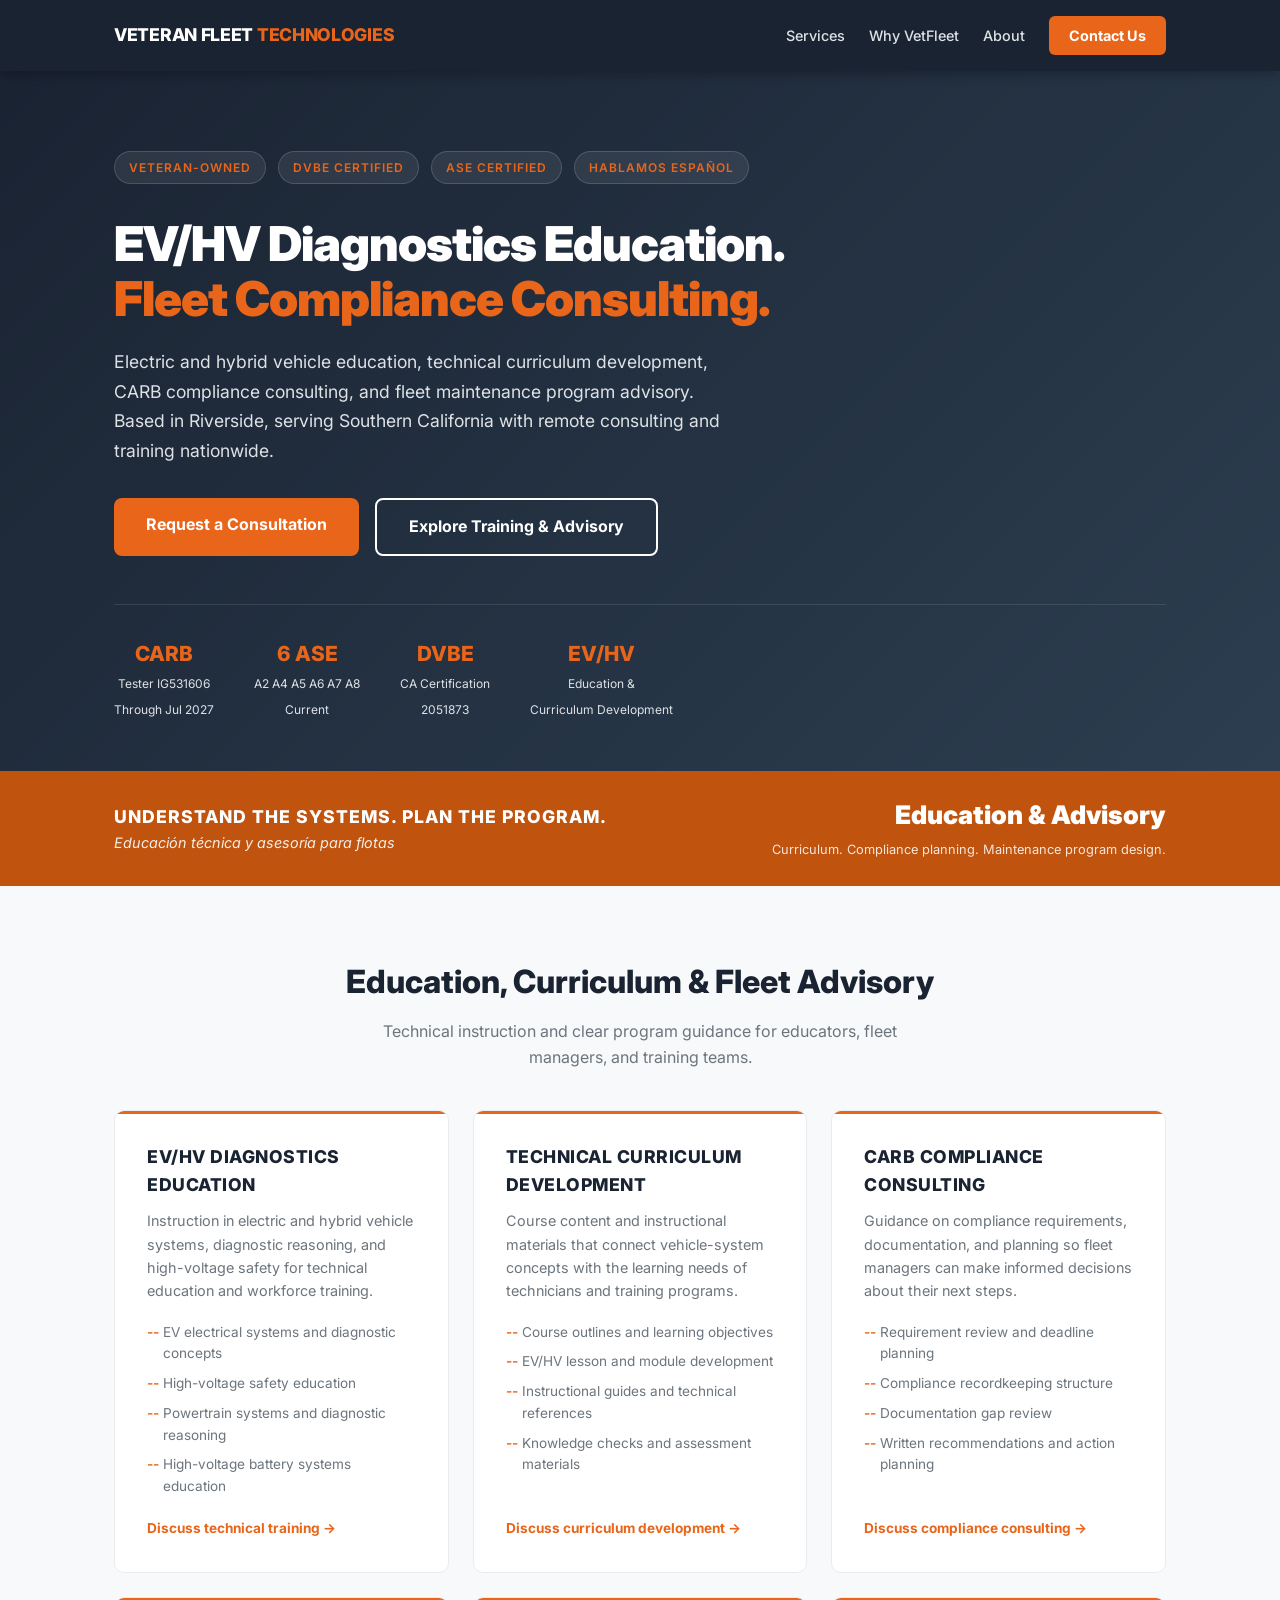
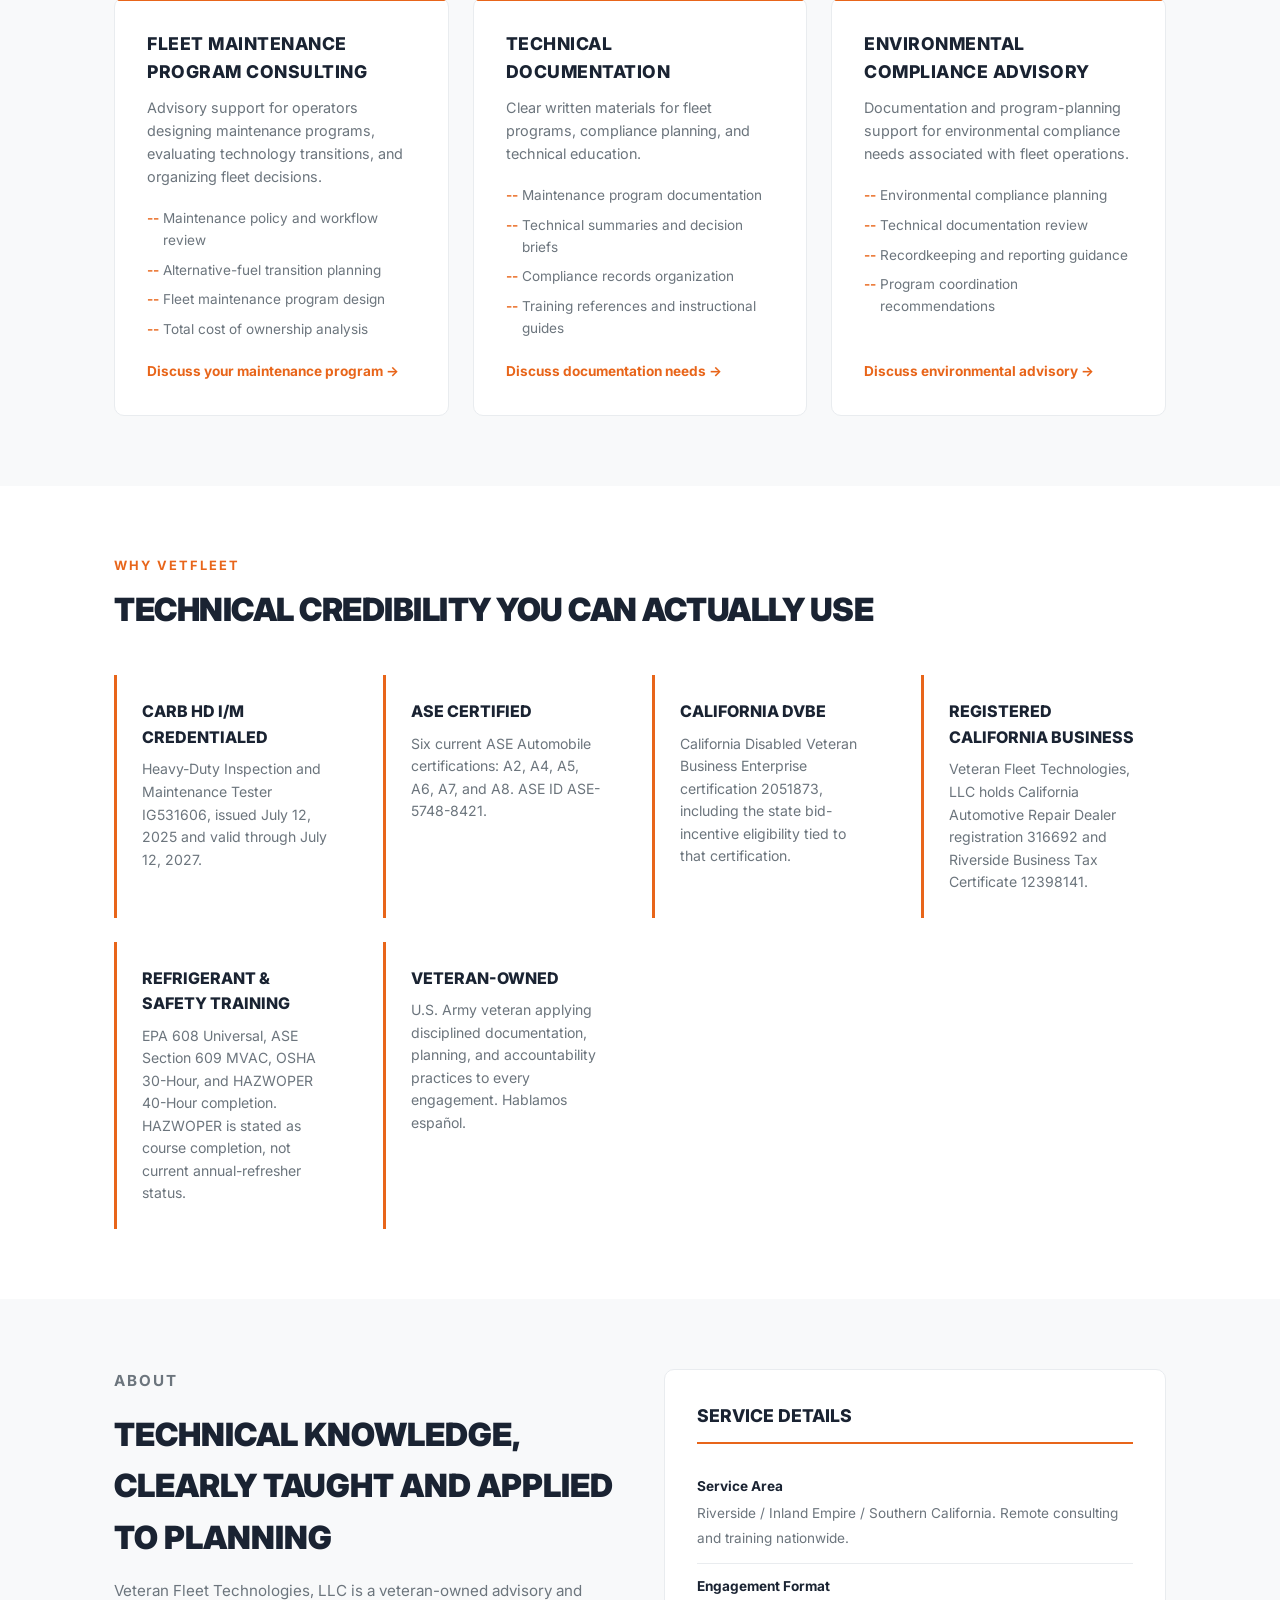
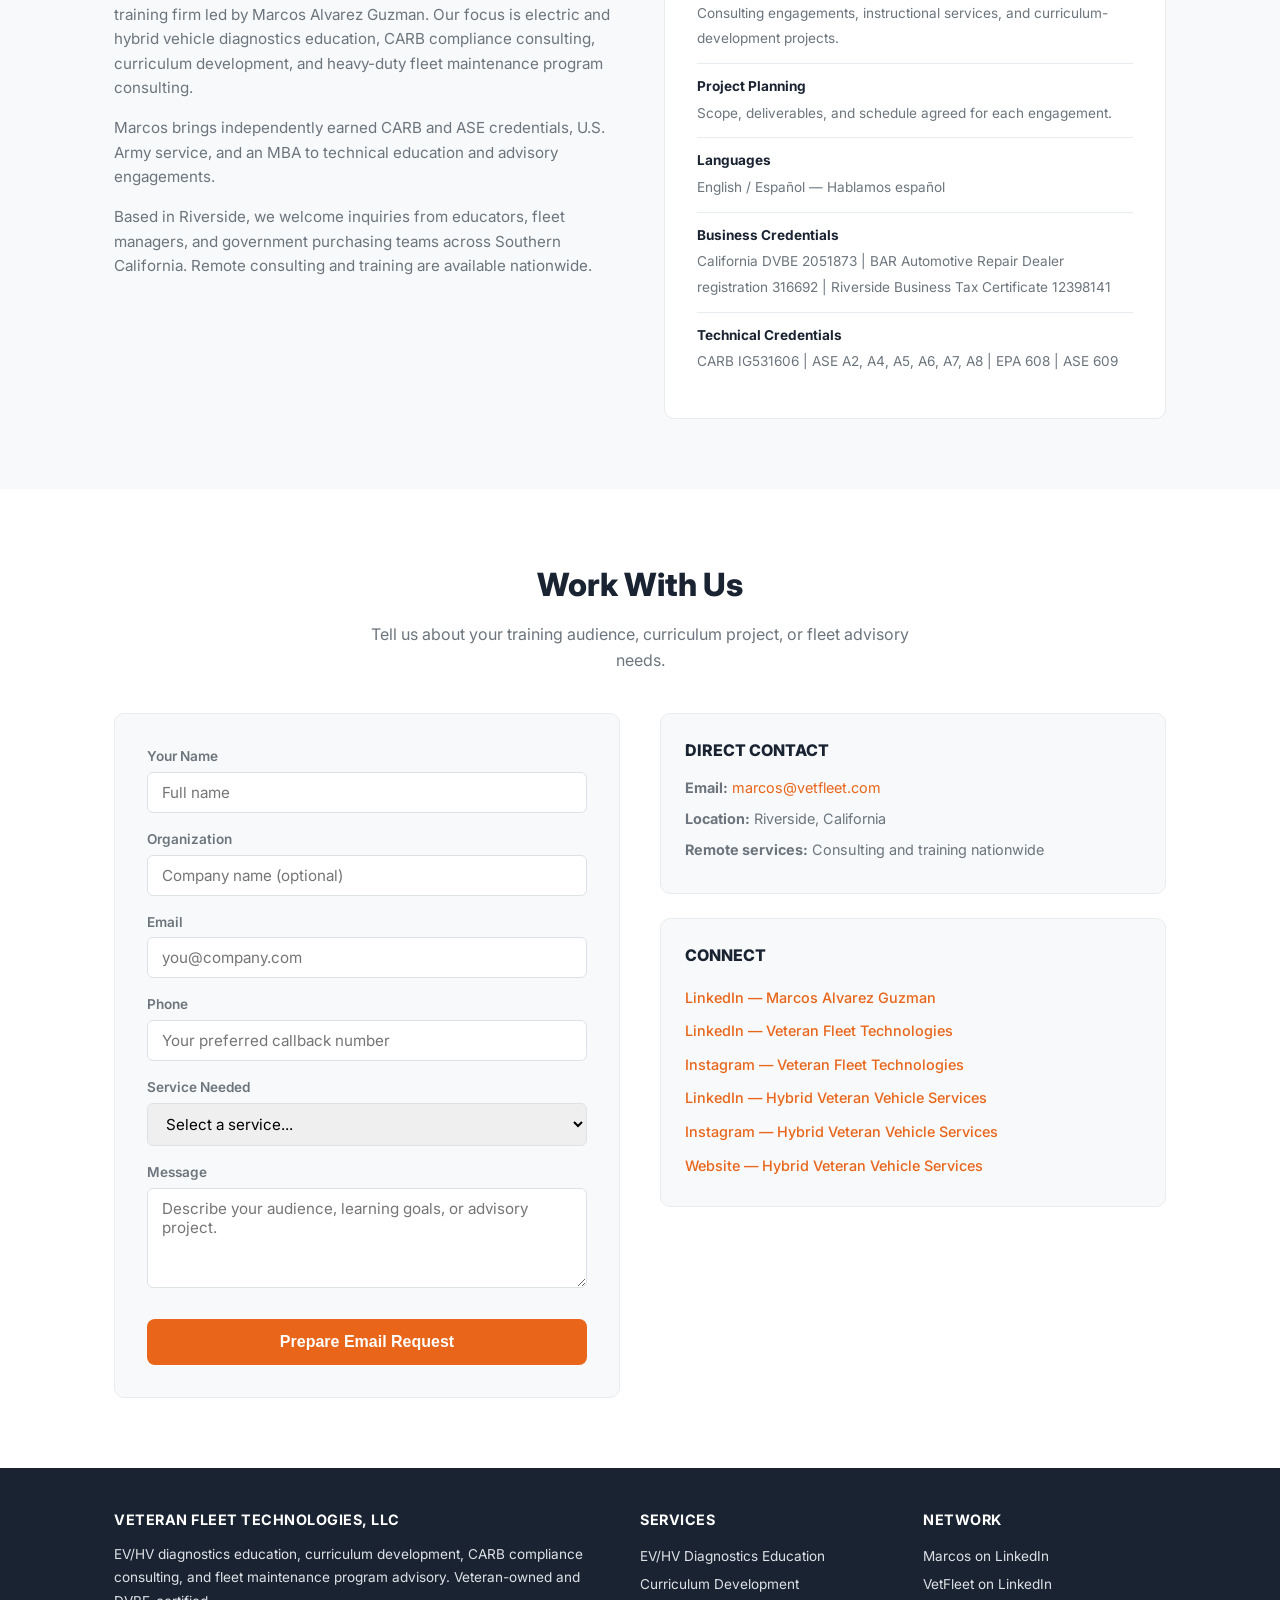
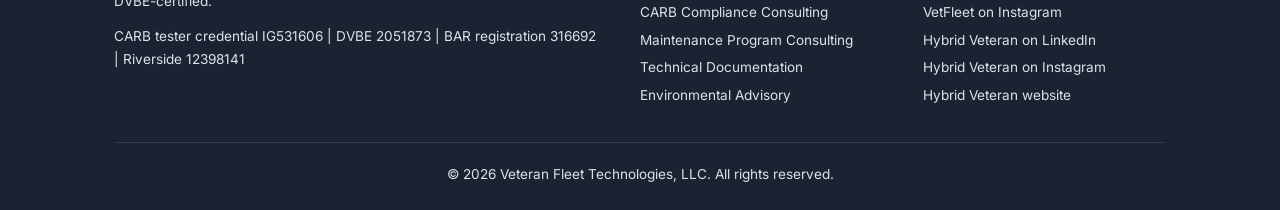
==== commit b8ab08aa: "Lead VetFleet site with EV/HV education and fleet advisory" ====
--- a/index.html
+++ b/index.html
@@ -3,170 +3,64 @@
 <head>
     <meta charset="UTF-8">
     <meta name="viewport" content="width=device-width, initial-scale=1.0">
-    <title>Mobile Clean Truck Check Testing | Veteran Fleet Technologies | Southern California</title>
-    <meta name="description" content="CARB-credentialed mobile Clean Truck Check testing at your yard, fleet compliance programs, and heavy-duty emissions diagnostics across Southern California. Veteran-owned, DVBE certified. Hablamos español.">
+    <title>Veteran Fleet Technologies | EV/HV Education &amp; Fleet Consulting</title>
+    <meta name="description" content="EV and hybrid diagnostics education, curriculum development, CARB compliance consulting, and fleet maintenance program advisory. Veteran-owned. Riverside, California.">
     <link rel="canonical" href="https://vetfleet.com/">
-    <link rel="icon" href="/vft-logo-email.png">
     <meta property="og:type" content="website">
-    <meta property="og:title" content="Mobile Clean Truck Check Testing | Veteran Fleet Technologies | Southern California">
-    <meta property="og:description" content="CARB-credentialed mobile Clean Truck Check testing at your yard, fleet compliance programs, and heavy-duty emissions diagnostics across Southern California. Veteran-owned, DVBE certified. Hablamos español.">
     <meta property="og:url" content="https://vetfleet.com/">
-    <meta property="og:image" content="https://vetfleet.com/ctc-badge.webp">
+    <meta property="og:title" content="Veteran Fleet Technologies | EV/HV Education &amp; Fleet Consulting">
+    <meta property="og:description" content="EV and hybrid diagnostics education, curriculum development, CARB compliance consulting, and fleet maintenance program advisory.">
+    <script type="application/ld+json">
+    {
+        "@context": "https://schema.org",
+        "@type": "ProfessionalService",
+        "name": "Veteran Fleet Technologies, LLC",
+        "url": "https://vetfleet.com/",
+        "email": "marcos@vetfleet.com",
+        "description": "EV and hybrid diagnostics education, curriculum development, CARB compliance consulting, and fleet maintenance program advisory.",
+        "address": {
+            "@type": "PostalAddress",
+            "addressLocality": "Riverside",
+            "addressRegion": "CA",
+            "addressCountry": "US"
+        },
+        "hasOfferCatalog": {
+            "@type": "OfferCatalog",
+            "name": "Advisory and education services",
+            "itemListElement": [
+                {"@type": "Offer", "itemOffered": {"@type": "Service", "name": "EV and hybrid diagnostics education"}},
+                {"@type": "Offer", "itemOffered": {"@type": "Service", "name": "Technical curriculum development"}},
+                {"@type": "Offer", "itemOffered": {"@type": "Service", "name": "CARB compliance consulting"}},
+                {"@type": "Offer", "itemOffered": {"@type": "Service", "name": "Fleet maintenance program consulting"}},
+                {"@type": "Offer", "itemOffered": {"@type": "Service", "name": "Technical documentation"}},
+                {"@type": "Offer", "itemOffered": {"@type": "Service", "name": "Environmental compliance advisory"}}
+            ]
+        }
+    }
+    </script>
     <link rel="preconnect" href="https://fonts.googleapis.com">
     <link rel="preconnect" href="https://fonts.gstatic.com" crossorigin>
-    <link href="https://fonts.googleapis.com/css2?family=Inter:wght@400;500;600;700;800;900&display=swap" rel="stylesheet">
+    <link href="https://fonts.googleapis.com/css2?family=Inter:wght@300;400;500;600;700;800;900&amp;display=swap" rel="stylesheet">
     <link rel="stylesheet" href="styles.css">
-    <script type="application/ld+json">
-{
-  "@context": "https://schema.org",
-  "@type": "ProfessionalService",
-  "@id": "https://vetfleet.com/#business",
-  "name": "Veteran Fleet Technologies, LLC",
-  "alternateName": "VetFleet",
-  "url": "https://vetfleet.com/",
-  "logo": "https://vetfleet.com/vft-logo-email.png",
-  "image": "https://vetfleet.com/ctc-badge.webp",
-  "telephone": "+15626597554",
-  "email": "marcos@vetfleet.com",
-  "areaServed": {
-    "@type": "AdministrativeArea",
-    "name": "Southern California"
-  },
-  "address": {
-    "@type": "PostalAddress",
-    "addressLocality": "Riverside",
-    "addressRegion": "CA",
-    "addressCountry": "US"
-  },
-  "knowsLanguage": [
-    "en",
-    "es"
-  ],
-  "description": "Mobile CARB Clean Truck Check testing, fleet compliance programs, and heavy-duty diagnostics. Veteran-owned, DVBE certified.",
-  "hasOfferCatalog": {
-    "@type": "OfferCatalog",
-    "name": "Heavy-duty compliance services",
-    "itemListElement": [
-      {
-        "@type": "Offer",
-        "itemOffered": {
-          "@type": "Service",
-          "name": "Mobile Clean Truck Check testing"
-        }
-      },
-      {
-        "@type": "Offer",
-        "itemOffered": {
-          "@type": "Service",
-          "name": "Fleet compliance program"
-        }
-      },
-      {
-        "@type": "Offer",
-        "itemOffered": {
-          "@type": "Service",
-          "name": "Fail and fix emissions diagnostics"
-        }
-      },
-      {
-        "@type": "Offer",
-        "itemOffered": {
-          "@type": "Service",
-          "name": "Used truck pre-purchase compliance check"
-        }
-      },
-      {
-        "@type": "Offer",
-        "itemOffered": {
-          "@type": "Service",
-          "name": "Exhaust leak screening"
-        }
-      },
-      {
-        "@type": "Offer",
-        "itemOffered": {
-          "@type": "Service",
-          "name": "Fleet compliance consulting"
-        }
-      }
-    ]
-  }
-}
-    </script>
-    <script type="application/ld+json">
-{
-  "@context": "https://schema.org",
-  "@type": "FAQPage",
-  "mainEntity": [
-    {
-      "@type": "Question",
-      "name": "Which trucks need Clean Truck Check?",
-      "acceptedAnswer": {
-        "@type": "Answer",
-        "text": "Diesel and alternative-fuel vehicles over 14,000 lb GVWR that operate in California, including out-of-state trucks and public fleet vehicles. Diesel and alternative-fuel hybrids are included."
-      }
-    },
-    {
-      "@type": "Question",
-      "name": "How often does each truck have to be tested?",
-      "acceptedAnswer": {
-        "@type": "Answer",
-        "text": "Most vehicles test twice a year. CARB has scheduled OBD-equipped vehicles to move to four tests a year starting in October 2027. California-registered trucks have deadlines tied to their DMV registration dates; out-of-state trucks go by the last digit of the VIN."
-      }
-    },
-    {
-      "@type": "Question",
-      "name": "What test does my truck get?",
-      "acceptedAnswer": {
-        "@type": "Answer",
-        "text": "2013 and newer diesel engines and 2018 and newer alternative-fuel engines get an OBD test. Older engines without OBD get an SAE J1667 smoke opacity test plus a visual inspection of the emissions control equipment."
-      }
-    },
-    {
-      "@type": "Question",
-      "name": "I got a Notice to Submit to Testing. What now?",
-      "acceptedAnswer": {
-        "@type": "Answer",
-        "text": "A Notice to Submit to Testing gives you 30 days to submit a passing compliance test. Call us with the notice in hand and we will schedule the test. If the truck fails, we diagnose the fault so it can be repaired and retested inside the window."
-      }
-    },
-    {
-      "@type": "Question",
-      "name": "Can you test at our yard?",
-      "acceptedAnswer": {
-        "@type": "Answer",
-        "text": "Yes. Testing is mobile. We come to your yard, shop, or job site and test the trucks that are due in one visit, so drivers stay on the route instead of driving to a test site."
-      }
-    },
-    {
-      "@type": "Question",
-      "name": "What happens if a truck fails?",
-      "acceptedAnswer": {
-        "@type": "Answer",
-        "text": "It needs repair and a passing retest. We read the fault data, tell you what the likely cause is, and give you a repair plan for your shop or ours to act on. A failed test is a diagnosis, not a dead end."
-      }
-    }
-  ]
-}
-    </script>
 </head>
-<body>
-
-<div class="call-bar"><a href="tel:5626597554">Call (562) 659-7554 for Clean Truck Check</a></div>
-
+<body id="top">
+
+<!-- NAV -->
 <nav class="nav">
     <div class="container">
-        <a href="/" class="nav-brand"><img src="vft-logo-email.png" alt="Veteran Fleet Technologies logo" width="40" height="40"><span class="brand-text">VETERAN FLEET <span>TECHNOLOGIES</span></span></a>
-        <div class="nav-links">
-            <a href="/#services">Services</a>
-            <a href="/#public-fleets">Public Fleets</a>
-            <a href="clean-truck-check-compliance-guide.html">Compliance Guide</a>
-            <a href="/#faq">FAQ</a>
-            <a href="/#contact" class="nav-cta">Book a Test</a>
-        </div>
+        <a href="#top" class="nav-brand">VETERAN FLEET <span>TECHNOLOGIES</span></a>
+        <div class="nav-links" id="nav-links">
+            <a href="#services">Services</a>
+            <a href="#why">Why VetFleet</a>
+            <a href="#about">About</a>
+            <a href="#contact" class="nav-cta">Contact Us</a>
+        </div>
+        <!-- Mobile menu button -->
+        <button class="nav-toggle" id="nav-toggle" type="button" aria-label="Open navigation menu" aria-controls="nav-links" aria-expanded="false">&#9776;</button>
     </div>
 </nav>
 
+<!-- HERO -->
 <section class="hero">
     <div class="container">
         <div class="hero-inner">
@@ -174,271 +68,334 @@
                 <div class="hero-badges">
                     <span class="badge">VETERAN-OWNED</span>
                     <span class="badge">DVBE CERTIFIED</span>
-                    <span class="badge">CARB-CREDENTIALED TESTER</span>
                     <span class="badge">ASE CERTIFIED</span>
-                    <span class="badge">HABLAMOS ESPAÑOL</span>
-                </div>
-                <h1>Mobile Clean Truck Check Testing<span>At Your Yard. Southern California.</span></h1>
-                <p>CARB-credentialed Clean Truck Check tester for diesel and alternative-fuel trucks over 14,000 lb. We test at your yard, sort out CTC-VIS problems, and keep every truck ahead of its deadline, including the move to four OBD tests a year in October 2027.</p>
+                    <span class="badge">HABLAMOS ESPA&Ntilde;OL</span>
+                </div>
+                <h1>EV/HV Diagnostics Education.<br><span>Fleet Compliance Consulting.</span></h1>
+                <p>Electric and hybrid vehicle education, technical curriculum development, CARB compliance consulting, and fleet maintenance program advisory. Based in Riverside, serving Southern California with remote consulting and training nationwide.</p>
                 <div class="hero-buttons">
-                    <a href="#contact" class="btn btn-primary">Book a Clean Truck Check</a>
-                    <a href="tel:5626597554" class="btn btn-outline">Call (562) 659-7554</a>
+                    <a href="#contact" class="btn btn-primary">Request a Consultation</a>
+                    <a href="#services" class="btn btn-outline">Explore Training &amp; Advisory</a>
                 </div>
                 <div class="hero-stats">
-                    <div class="stat"><strong>CARB Credentialed</strong><span>Clean Truck Check Tester<br>ID IG531606</span></div>
-                    <div class="stat"><strong>DVBE Certified</strong><span>Disabled Veteran Business<br>CA DGS 2051873</span></div>
-                    <div class="stat"><strong>ASE Certified</strong><span>A2 A4 A5 A6 A7 A8</span></div>
-                    <div class="stat"><strong>BAR ARD 316692</strong><span>Registered Automotive<br>Repair Dealer</span></div>
-                </div>
-            </div>
-            <div class="hero-right">
-                <div class="badge-card">
-                    <img src="ctc-badge.webp" alt="Clean Truck Check Credentialed Tester" width="1200" height="465">
-                    <p>Credentialed Tester IG531606</p>
-                </div>
-            </div>
-        </div>
-    </div>
-</section>
-
-<section class="deadline" aria-label="Clean Truck Check deadlines">
-    <div class="container">
-        <div class="deadline-grid">
-            <div><strong>Registration is on the line</strong><span>Clean Truck Check compliance is linked to DMV registration.</span></div>
-            <div><strong>30 days on a notice</strong><span>A Notice to Submit to Testing gives you 30 days to submit a passing test.</span></div>
-            <div><strong>Four tests a year are coming</strong><span>OBD-equipped trucks move to quarterly testing in October 2027.</span></div>
-        </div>
-        <p class="es">¿Recibió un aviso de CARB? Le hacemos la prueba en su patio. Hablamos español.</p>
-    </div>
-</section>
-
+                    <div class="stat">
+                        <strong>CARB</strong>
+                        <span>Tester IG531606<br>Through Jul 2027</span>
+                    </div>
+                    <div class="stat">
+                        <strong>6 ASE</strong>
+                        <span>A2 A4 A5 A6 A7 A8<br>Current</span>
+                    </div>
+                    <div class="stat">
+                        <strong>DVBE</strong>
+                        <span>CA Certification<br>2051873</span>
+                    </div>
+                    <div class="stat">
+                        <strong>EV/HV</strong>
+                        <span>Education &amp;<br>Curriculum Development</span>
+                    </div>
+                </div>
+            </div>
+        </div>
+    </div>
+</section>
+
+<!-- SCOPE OF SERVICE -->
+<section class="enforcement">
+    <div class="container">
+        <div class="enforcement-content">
+            <div>
+                <h2>Understand the Systems. Plan the Program.</h2>
+                <p>Educaci&oacute;n t&eacute;cnica y asesor&iacute;a para flotas</p>
+            </div>
+            <div class="enforcement-penalty">
+                <span class="penalty-amount">Education &amp; Advisory</span>
+                <span class="penalty-detail">Curriculum. Compliance planning. Maintenance program design.</span>
+            </div>
+        </div>
+    </div>
+</section>
+
+<!-- SERVICES -->
 <section class="services" id="services">
     <div class="container">
-        <h2 class="center">Services</h2>
-        <p class="section-sub">Compliance first. Everything else exists to keep trucks passing and on the road.</p>
+        <h2>Education, Curriculum &amp; Fleet Advisory</h2>
+        <p class="section-sub">Technical instruction and clear program guidance for educators, fleet managers, and training teams.</p>
         <div class="services-grid">
-            <div class="service-card lead">
-                <h3>Mobile Clean Truck Check Testing</h3>
-                <p>Credentialed testing at your yard, shop, or job site. Every truck that is due, in one visit.</p>
-                <ul>
-                    <li>OBD test for 2013+ diesel and 2018+ alternative-fuel engines</li>
-                    <li>Smoke opacity test and visual inspection for non-OBD engines</li>
-                    <li>Results submitted to CARB</li>
-                    <li>Out-of-state and public fleet trucks</li>
-                </ul>
-                <a href="#contact" class="service-link">Book a test &rarr;</a>
-            </div>
-            <div class="service-card">
-                <h3>Fleet Compliance Program</h3>
-                <p>One owner for your Clean Truck Check calendar, so no truck slips past a deadline or a notice.</p>
-                <ul>
-                    <li>CTC-VIS account setup and VIN audit</li>
-                    <li>Deadline tracking for every truck</li>
-                    <li>Scheduled yard visits, ready for quarterly testing</li>
-                    <li>Notice to Submit response inside the 30 days</li>
-                    <li>Test records kept in one file</li>
-                </ul>
-                <a href="#contact" class="service-link">Set up a program &rarr;</a>
-            </div>
-            <div class="service-card">
-                <h3>Fail and Fix Diagnostics</h3>
-                <p>A failed test tells you something is wrong. We find out what, so the repair is done once.</p>
-                <ul>
-                    <li>DPF, SCR and DEF, EGR, and NOx sensor faults</li>
-                    <li>OBD fault and monitor data read and explained</li>
-                    <li>Written repair plan for your shop or ours</li>
-                    <li>Retest after the repair</li>
-                </ul>
-                <a href="#contact" class="service-link">Get a failed truck diagnosed &rarr;</a>
-            </div>
-            <div class="service-card">
-                <h3>Used Truck Compliance Check</h3>
-                <p>Before you buy a used heavy-duty truck, find out whether it can legally work in California.</p>
-                <ul>
-                    <li>Engine model year against current CARB rules</li>
-                    <li>Clean Truck Check status in CTC-VIS</li>
-                    <li>OBD codes, monitors, and emissions equipment condition</li>
-                    <li>Written findings before you pay</li>
-                </ul>
-                <a href="#contact" class="service-link">Check a truck before you buy &rarr;</a>
-            </div>
-            <div class="service-card">
-                <h3>Exhaust Leak Screening</h3>
-                <p>A fast on-site screen for exhaust leaks on on-road trucks and off-road diesel equipment.</p>
-                <ul>
-                    <li>About 15 minutes per unit, non-invasive</li>
-                    <li>Tier 4 and Tier 4 Final off-road equipment</li>
-                    <li>Written findings with next steps</li>
-                </ul>
-                <a href="#contact" class="service-link">Schedule a screening &rarr;</a>
-            </div>
-            <div class="service-card">
-                <h3>Fleet Compliance Consulting</h3>
-                <p>Plain answers on which CARB rules apply to your fleet and what to do next.</p>
-                <ul>
-                    <li>Clean Truck Check, Truck and Bus, and Advanced Clean Fleets questions</li>
-                    <li>Maintenance programs built around emissions equipment</li>
-                    <li>Diesel, CNG, and electric total cost of ownership</li>
-                </ul>
-                <a href="#contact" class="service-link">Ask a compliance question &rarr;</a>
-            </div>
-        </div>
-    </div>
-</section>
-
-<section id="why">
+
+            <div class="service-card">
+                <div class="service-accent"></div>
+                <h3>EV/HV Diagnostics Education</h3>
+                <p>Instruction in electric and hybrid vehicle systems, diagnostic reasoning, and high-voltage safety for technical education and workforce training.</p>
+                <ul>
+                    <li>EV electrical systems and diagnostic concepts</li>
+                    <li>High-voltage safety education</li>
+                    <li>Powertrain systems and diagnostic reasoning</li>
+                    <li>High-voltage battery systems education</li>
+                </ul>
+                <a href="#contact" class="service-link">Discuss technical training &rarr;</a>
+            </div>
+
+            <div class="service-card">
+                <div class="service-accent"></div>
+                <h3>Technical Curriculum Development</h3>
+                <p>Course content and instructional materials that connect vehicle-system concepts with the learning needs of technicians and training programs.</p>
+                <ul>
+                    <li>Course outlines and learning objectives</li>
+                    <li>EV/HV lesson and module development</li>
+                    <li>Instructional guides and technical references</li>
+                    <li>Knowledge checks and assessment materials</li>
+                </ul>
+                <a href="#contact" class="service-link">Discuss curriculum development &rarr;</a>
+            </div>
+
+            <div class="service-card">
+                <div class="service-accent"></div>
+                <h3>CARB Compliance Consulting</h3>
+                <p>Guidance on compliance requirements, documentation, and planning so fleet managers can make informed decisions about their next steps.</p>
+                <ul>
+                    <li>Requirement review and deadline planning</li>
+                    <li>Compliance recordkeeping structure</li>
+                    <li>Documentation gap review</li>
+                    <li>Written recommendations and action planning</li>
+                </ul>
+                <a href="#contact" class="service-link">Discuss compliance consulting &rarr;</a>
+            </div>
+
+            <div class="service-card">
+                <div class="service-accent"></div>
+                <h3>Fleet Maintenance Program Consulting</h3>
+                <p>Advisory support for operators designing maintenance programs, evaluating technology transitions, and organizing fleet decisions.</p>
+                <ul>
+                    <li>Maintenance policy and workflow review</li>
+                    <li>Alternative-fuel transition planning</li>
+                    <li>Fleet maintenance program design</li>
+                    <li>Total cost of ownership analysis</li>
+                </ul>
+                <a href="#contact" class="service-link">Discuss your maintenance program &rarr;</a>
+            </div>
+
+            <div class="service-card">
+                <div class="service-accent"></div>
+                <h3>Technical Documentation</h3>
+                <p>Clear written materials for fleet programs, compliance planning, and technical education.</p>
+                <ul>
+                    <li>Maintenance program documentation</li>
+                    <li>Technical summaries and decision briefs</li>
+                    <li>Compliance records organization</li>
+                    <li>Training references and instructional guides</li>
+                </ul>
+                <a href="#contact" class="service-link">Discuss documentation needs &rarr;</a>
+            </div>
+
+            <div class="service-card">
+                <div class="service-accent"></div>
+                <h3>Environmental Compliance Advisory</h3>
+                <p>Documentation and program-planning support for environmental compliance needs associated with fleet operations.</p>
+                <ul>
+                    <li>Environmental compliance planning</li>
+                    <li>Technical documentation review</li>
+                    <li>Recordkeeping and reporting guidance</li>
+                    <li>Program coordination recommendations</li>
+                </ul>
+                <a href="#contact" class="service-link">Discuss environmental advisory &rarr;</a>
+            </div>
+
+        </div>
+    </div>
+</section>
+
+<!-- WHY VETFLEET -->
+<section class="why" id="why">
     <div class="container">
         <p class="section-label">WHY VETFLEET</p>
-        <h2>The tester, not a middleman</h2>
+        <h2>Technical Credibility You Can Actually Use</h2>
         <div class="why-grid">
-            <div class="why-card"><h3>Credentialed by CARB</h3><p>Marcos Alvarez Guzman holds CARB Clean Truck Check tester credential IG531606. The person on your yard is the person running the test.</p></div>
-            <div class="why-card"><h3>Diagnostics, not just pass/fail</h3><p>Six ASE certifications (A2, A4, A5, A6, A7, A8) and a background in heavy-duty emissions research. When a truck fails, you get the reason.</p></div>
-            <div class="why-card"><h3>Built for busy yards</h3><p>We schedule around your dispatch. Trucks get tested between loads at the yard, not pulled off the route for a trip to a test site.</p></div>
-            <div class="why-card"><h3>Veteran-owned, bilingual</h3><p>U.S. Army veteran. DVBE certified. Service in English and Spanish. Response within 24 hours, usually the same day.</p></div>
-        </div>
-    </div>
-</section>
-
-<section class="split" id="public-fleets">
-    <div class="container">
-        <div class="split-grid">
-            <div class="split-card">
-                <h2>Public fleets and prime contractors</h2>
-                <p>Veteran Fleet Technologies is a certified Disabled Veteran Business Enterprise (CA DGS 2051873). California state contracting carries DVBE participation goals, so using a DVBE tester can help agencies and their prime contractors meet them.</p>
-                <p>Cities, counties, utilities, school districts, and contractors: ask about multi-yard testing schedules.</p>
-                <a href="#contact" class="btn btn-primary">Talk about a public fleet</a>
-            </div>
-            <div class="split-card">
-                <h2>Light-duty vehicles in the same fleet?</h2>
-                <p>Vans, pickups, and cars under 14,000 lb go to our light-duty side, Hybrid Veteran Vehicle Services: mobile inspections with a written report for gas, diesel, hybrid, and electric vehicles.</p>
-                <a href="https://hybridveteran.com" class="btn btn-outline">Visit Hybrid Veteran</a>
-            </div>
-        </div>
-    </div>
-</section>
-
-<section id="faq">
-    <div class="container">
-        <h2 class="center">Clean Truck Check Questions</h2>
-        <p class="section-sub">Short answers. The full walk-through is in the <a href="clean-truck-check-compliance-guide.html">fleet compliance guide</a>.</p>
-        <div class="faq-list">
-            <div class="faq-item"><h3>Which trucks need Clean Truck Check?</h3><p>Diesel and alternative-fuel vehicles over 14,000 lb GVWR that operate in California, including out-of-state trucks and public fleet vehicles. Diesel and alternative-fuel hybrids are included.</p></div>
-            <div class="faq-item"><h3>How often does each truck have to be tested?</h3><p>Most vehicles test twice a year. CARB has scheduled OBD-equipped vehicles to move to four tests a year starting in October 2027. California-registered trucks have deadlines tied to their DMV registration dates; out-of-state trucks go by the last digit of the VIN.</p></div>
-            <div class="faq-item"><h3>What test does my truck get?</h3><p>2013 and newer diesel engines and 2018 and newer alternative-fuel engines get an OBD test. Older engines without OBD get an SAE J1667 smoke opacity test plus a visual inspection of the emissions control equipment.</p></div>
-            <div class="faq-item"><h3>I got a Notice to Submit to Testing. What now?</h3><p>A Notice to Submit to Testing gives you 30 days to submit a passing compliance test. Call us with the notice in hand and we will schedule the test. If the truck fails, we diagnose the fault so it can be repaired and retested inside the window.</p></div>
-            <div class="faq-item"><h3>Can you test at our yard?</h3><p>Yes. Testing is mobile. We come to your yard, shop, or job site and test the trucks that are due in one visit, so drivers stay on the route instead of driving to a test site.</p></div>
-            <div class="faq-item"><h3>What happens if a truck fails?</h3><p>It needs repair and a passing retest. We read the fault data, tell you what the likely cause is, and give you a repair plan for your shop or ours to act on. A failed test is a diagnosis, not a dead end.</p></div>
-        </div>
-    </div>
-</section>
-
+            <div class="why-card">
+                <div class="why-accent"></div>
+                <h3>CARB HD I/M Credentialed</h3>
+                <p>Heavy-Duty Inspection and Maintenance Tester IG531606, issued July 12, 2025 and valid through July 12, 2027.</p>
+            </div>
+            <div class="why-card">
+                <div class="why-accent"></div>
+                <h3>ASE Certified</h3>
+                <p>Six current ASE Automobile certifications: A2, A4, A5, A6, A7, and A8. ASE ID ASE-5748-8421.</p>
+            </div>
+            <div class="why-card">
+                <div class="why-accent"></div>
+                <h3>California DVBE</h3>
+                <p>California Disabled Veteran Business Enterprise certification 2051873, including the state bid-incentive eligibility tied to that certification.</p>
+            </div>
+            <div class="why-card">
+                <div class="why-accent"></div>
+                <h3>Registered California Business</h3>
+                <p>Veteran Fleet Technologies, LLC holds California Automotive Repair Dealer registration 316692 and Riverside Business Tax Certificate 12398141.</p>
+            </div>
+            <div class="why-card">
+                <div class="why-accent"></div>
+                <h3>Refrigerant &amp; Safety Training</h3>
+                <p>EPA 608 Universal, ASE Section 609 MVAC, OSHA 30-Hour, and HAZWOPER 40-Hour completion. HAZWOPER is stated as course completion, not current annual-refresher status.</p>
+            </div>
+            <div class="why-card">
+                <div class="why-accent"></div>
+                <h3>Veteran-Owned</h3>
+                <p>U.S. Army veteran applying disciplined documentation, planning, and accountability practices to every engagement. Hablamos espa&ntilde;ol.</p>
+            </div>
+        </div>
+    </div>
+</section>
+
+<!-- ABOUT -->
+<section class="about" id="about">
+    <div class="container">
+        <div class="about-grid">
+            <div>
+                <p class="section-label">ABOUT</p>
+                <h2>Technical Knowledge, Clearly Taught and Applied to Planning</h2>
+                <p>Veteran Fleet Technologies, LLC is a veteran-owned advisory and training firm led by Marcos Alvarez Guzman. Our focus is electric and hybrid vehicle diagnostics education, CARB compliance consulting, curriculum development, and heavy-duty fleet maintenance program consulting.</p>
+                <p>Marcos brings independently earned CARB and ASE credentials, U.S. Army service, and an MBA to technical education and advisory engagements.</p>
+                <p>Based in Riverside, we welcome inquiries from educators, fleet managers, and government purchasing teams across Southern California. Remote consulting and training are available nationwide.</p>
+            </div>
+            <div class="about-details">
+                <h3>Service Details</h3>
+                <div class="detail-row">
+                    <strong>Service Area</strong>
+                    <span>Riverside / Inland Empire / Southern California. Remote consulting and training nationwide.</span>
+                </div>
+                <div class="detail-row">
+                    <strong>Engagement Format</strong>
+                    <span>Consulting engagements, instructional services, and curriculum-development projects.</span>
+                </div>
+                <div class="detail-row">
+                    <strong>Project Planning</strong>
+                    <span>Scope, deliverables, and schedule agreed for each engagement.</span>
+                </div>
+                <div class="detail-row">
+                    <strong>Languages</strong>
+                    <span>English / Espa&ntilde;ol &mdash; Hablamos espa&ntilde;ol</span>
+                </div>
+                <div class="detail-row">
+                    <strong>Business Credentials</strong>
+                    <span>California DVBE 2051873 | BAR Automotive Repair Dealer registration 316692 | Riverside Business Tax Certificate 12398141</span>
+                </div>
+                <div class="detail-row">
+                    <strong>Technical Credentials</strong>
+                    <span>CARB IG531606 | ASE A2, A4, A5, A6, A7, A8 | EPA 608 | ASE 609</span>
+                </div>
+            </div>
+        </div>
+    </div>
+</section>
+
+<!-- CONTACT -->
 <section class="contact" id="contact">
     <div class="container">
-        <h2 class="center">Book a Test or Ask a Question</h2>
-        <p class="section-sub">Tell us how many trucks and where they are. We respond within 24 hours, usually the same day.</p>
+        <h2>Work With Us</h2>
+        <p class="section-sub">Tell us about your training audience, curriculum project, or fleet advisory needs.</p>
         <div class="contact-grid">
-            <form class="contact-form" id="contact-form" action="https://formsubmit.co/marcos@vetfleet.com" method="POST">
-                <div class="form-status" id="form-status" hidden>Thanks. Your request was sent. We will call or email you to confirm.</div>
-                <input type="hidden" name="_subject" value="New VetFleet Request">
-                <input type="hidden" name="_template" value="table">
-                <input type="hidden" name="_captcha" value="true">
-                <input type="hidden" name="_next" value="https://vetfleet.com/?submitted=true#contact">
-                <input type="text" name="_honey" style="display:none" tabindex="-1" autocomplete="off">
-                <div class="form-row">
-                    <div class="form-group"><label for="c-name">Your Name</label><input type="text" id="c-name" name="name" required placeholder="Full name"></div>
-                    <div class="form-group"><label for="c-company">Company / Fleet</label><input type="text" id="c-company" name="company" placeholder="Company name"></div>
-                </div>
-                <div class="form-row">
-                    <div class="form-group"><label for="c-phone">Phone</label><input type="tel" id="c-phone" name="phone" required placeholder="(555) 555-5555"></div>
-                    <div class="form-group"><label for="c-email">Email</label><input type="email" id="c-email" name="email" required placeholder="you@company.com"></div>
-                </div>
-                <div class="form-row">
-                    <div class="form-group"><label for="c-service">What do you need?</label>
-                        <select id="c-service" name="service">
-                            <option value="ctc-test">Clean Truck Check test</option>
-                            <option value="notice">I got a Notice to Submit to Testing</option>
-                            <option value="failed">A truck failed</option>
-                            <option value="program">Fleet compliance program</option>
-                            <option value="used-truck">Used truck compliance check</option>
-                            <option value="leak">Exhaust leak screening</option>
-                            <option value="consulting">Compliance question</option>
-                            <option value="other">Something else</option>
-                        </select>
-                    </div>
-                    <div class="form-group"><label for="c-trucks">How many trucks?</label>
-                        <select id="c-trucks" name="trucks">
-                            <option value="1">1</option>
-                            <option value="2-5">2 to 5</option>
-                            <option value="6-20">6 to 20</option>
-                            <option value="21+">21 or more</option>
-                        </select>
-                    </div>
-                </div>
-                <div class="form-group"><label for="c-location">Where are the trucks? (city or yard)</label><input type="text" id="c-location" name="location" required placeholder="City, or yard name and city"></div>
-                <div class="form-group"><label for="c-message">Anything else?</label><textarea id="c-message" name="message" placeholder="Deadlines, notice dates, engine years, warning lights, or questions"></textarea></div>
-                <button type="submit" class="form-submit">Send Request</button>
-                <p class="form-note">Goes straight to marcos@vetfleet.com. No account needed.</p>
+            <form class="contact-form" id="contact-form">
+                <div class="form-group">
+                    <label for="c-name">Your Name</label>
+                    <input type="text" id="c-name" name="name" required placeholder="Full name">
+                </div>
+                <div class="form-group">
+                    <label for="c-company">Organization</label>
+                    <input type="text" id="c-company" name="company" placeholder="Company name (optional)">
+                </div>
+                <div class="form-group">
+                    <label for="c-email">Email</label>
+                    <input type="email" id="c-email" name="email" required placeholder="you@company.com">
+                </div>
+                <div class="form-group">
+                    <label for="c-phone">Phone</label>
+                    <input type="tel" id="c-phone" name="phone" placeholder="Your preferred callback number">
+                </div>
+                <div class="form-group">
+                    <label for="c-service">Service Needed</label>
+                    <select id="c-service" name="service" required>
+                        <option value="">Select a service...</option>
+                        <option value="ev-hv-education">EV/HV Diagnostics Education</option>
+                        <option value="curriculum">Technical Curriculum Development</option>
+                        <option value="carb-advisory">CARB Compliance Consulting</option>
+                        <option value="fleet">Fleet Maintenance Program Consulting</option>
+                        <option value="documentation">Technical Documentation</option>
+                        <option value="environmental">Environmental Compliance Advisory</option>
+                        <option value="other">Other</option>
+                    </select>
+                </div>
+                <div class="form-group">
+                    <label for="c-message">Message</label>
+                    <textarea id="c-message" name="message" placeholder="Describe your audience, learning goals, or advisory project."></textarea>
+                </div>
+                <button type="submit" class="form-submit">Prepare Email Request</button>
             </form>
-            <div>
+            <div class="contact-info">
                 <div class="contact-card">
                     <h3>Direct Contact</h3>
-                    <p><strong>Phone:</strong> <a href="tel:5626597554">(562) 659-7554</a></p>
                     <p><strong>Email:</strong> <a href="mailto:marcos@vetfleet.com">marcos@vetfleet.com</a></p>
-                    <p><strong>Based in:</strong> Riverside, CA. Mobile, we come to you.</p>
-                    <p><strong>Response:</strong> Within 24 hours, usually the same day.</p>
-                    <p><strong>Idiomas:</strong> English / Español</p>
+                    <p><strong>Location:</strong> Riverside, California</p>
+                    <p><strong>Remote services:</strong> Consulting and training nationwide</p>
                 </div>
                 <div class="contact-card">
-                    <h3>Have a CARB notice?</h3>
-                    <p>Call with the notice in hand. The 30-day window starts when it is issued, so do not wait on email.</p>
-                </div>
-            </div>
-        </div>
-    </div>
-</section>
-
+                    <h3>Connect</h3>
+                    <ul class="connect-links">
+                        <li><a href="https://www.linkedin.com/in/marcoshalvarez" target="_blank" rel="noopener noreferrer">LinkedIn — Marcos Alvarez Guzman</a></li>
+                        <li><a href="https://www.linkedin.com/company/110906465/" target="_blank" rel="noopener noreferrer">LinkedIn — Veteran Fleet Technologies</a></li>
+                        <li><a href="https://www.instagram.com/vetfleettechnologies/" target="_blank" rel="noopener noreferrer">Instagram — Veteran Fleet Technologies</a></li>
+                        <li><a href="https://www.linkedin.com/company/117204340/" target="_blank" rel="noopener noreferrer">LinkedIn — Hybrid Veteran Vehicle Services</a></li>
+                        <li><a href="https://www.instagram.com/hybridveteran/" target="_blank" rel="noopener noreferrer">Instagram — Hybrid Veteran Vehicle Services</a></li>
+                        <li><a href="https://hybridveteran.com" target="_blank" rel="noopener noreferrer">Website — Hybrid Veteran Vehicle Services</a></li>
+                    </ul>
+                </div>
+            </div>
+        </div>
+        <div id="contact-success" style="display:none;" class="success-msg">
+            <div class="success-icon">&#10003;</div>
+            <h3>Email Draft Prepared</h3>
+            <p>Your email app should open. Review the draft and press Send to complete the request. If nothing opened, email <a href="mailto:marcos@vetfleet.com">marcos@vetfleet.com</a> directly.</p>
+        </div>
+    </div>
+</section>
+
+<!-- FOOTER -->
 <footer class="footer">
     <div class="container">
         <div class="footer-grid">
             <div>
                 <h4>Veteran Fleet Technologies, LLC</h4>
-                <p>Mobile Clean Truck Check testing, fleet compliance programs, and heavy-duty diagnostics across Southern California. Veteran-owned. Hablamos español.</p>
-                <p>Phone: <a href="tel:5626597554">(562) 659-7554</a><br>Email: <a href="mailto:marcos@vetfleet.com">marcos@vetfleet.com</a><br>Based in Riverside, CA. We come to you.</p>
-                <p class="footer-legal">BAR ARD 316692 &middot; CARB Clean Truck Check Credentialed Tester IG531606 &middot; DVBE Certified, CA DGS 2051873</p>
+                <p>EV/HV diagnostics education, curriculum development, CARB compliance consulting, and fleet maintenance program advisory. Veteran-owned and DVBE-certified.</p>
+                <p class="footer-legal">CARB tester credential IG531606 | DVBE 2051873 | BAR registration 316692 | Riverside 12398141</p>
             </div>
             <div>
                 <h4>Services</h4>
-                <div class="footer-links">
-                    <a href="/#services">Mobile Clean Truck Check</a>
-                    <a href="/#services">Fleet Compliance Program</a>
-                    <a href="/#services">Fail and Fix Diagnostics</a>
-                    <a href="/#services">Used Truck Compliance Check</a>
-                    <a href="clean-truck-check-compliance-guide.html">Clean Truck Check Guide</a>
-                </div>
+                <ul class="footer-links">
+                    <li><a href="#services">EV/HV Diagnostics Education</a></li>
+                    <li><a href="#services">Curriculum Development</a></li>
+                    <li><a href="#services">CARB Compliance Consulting</a></li>
+                    <li><a href="#services">Maintenance Program Consulting</a></li>
+                    <li><a href="#services">Technical Documentation</a></li>
+                    <li><a href="#services">Environmental Advisory</a></li>
+                </ul>
             </div>
             <div>
                 <h4>Network</h4>
-                <div class="footer-links">
-                    <a href="https://hybridveteran.com" rel="noopener">Hybrid Veteran (light-duty inspections)</a>
-                    <a href="https://www.linkedin.com/company/vetfleet/" target="_blank" rel="noopener">LinkedIn</a>
-                    <a href="https://www.instagram.com/vetfleettechnologies/" target="_blank" rel="noopener">Instagram</a>
-                </div>
+                <ul class="footer-links">
+                    <li><a href="https://www.linkedin.com/in/marcoshalvarez" target="_blank" rel="noopener noreferrer">Marcos on LinkedIn</a></li>
+                    <li><a href="https://www.linkedin.com/company/110906465/" target="_blank" rel="noopener noreferrer">VetFleet on LinkedIn</a></li>
+                    <li><a href="https://www.instagram.com/vetfleettechnologies/" target="_blank" rel="noopener noreferrer">VetFleet on Instagram</a></li>
+                    <li><a href="https://www.linkedin.com/company/117204340/" target="_blank" rel="noopener noreferrer">Hybrid Veteran on LinkedIn</a></li>
+                    <li><a href="https://www.instagram.com/hybridveteran/" target="_blank" rel="noopener noreferrer">Hybrid Veteran on Instagram</a></li>
+                    <li><a href="https://hybridveteran.com" target="_blank" rel="noopener noreferrer">Hybrid Veteran website</a></li>
+                </ul>
             </div>
         </div>
         <div class="footer-bottom">
-            <p>Clean Truck Check is a California Air Resources Board program. Veteran Fleet Technologies is an independent credentialed tester and is not affiliated with or endorsed by CARB. Program details change; confirm current requirements with CARB.<br>&copy; 2026 Veteran Fleet Technologies, LLC. All rights reserved.</p>
+            <p>&copy; 2026 Veteran Fleet Technologies, LLC. All rights reserved.</p>
         </div>
     </div>
 </footer>
 
-<script>
-(function () {
-    if (window.location.search.indexOf('submitted=true') === -1) return;
-    var s = document.getElementById('form-status');
-    if (!s) return;
-    s.hidden = false;
-    s.scrollIntoView({ block: 'center' });
-})();
-</script>
+<script src="script.js"></script>
+
 </body>
 </html>
--- a/styles.css
+++ b/styles.css
@@ -1,9 +1,10 @@
 /* ============================================
    VETERAN FLEET TECHNOLOGIES - STYLESHEET
-   Colors live in :root. Phone layout is the
-   max-width: 768px block at the bottom.
+   Easy to modify: change colors in :root,
+   layouts in the section blocks below.
    ============================================ */
 
+/* --- VARIABLES (change colors here) --- */
 :root {
     --navy: #1a2332;
     --navy-light: #2c3e50;
@@ -14,187 +15,194 @@
     --gray-50: #f8f9fa;
     --gray-100: #e9ecef;
     --gray-200: #dee2e6;
-    --gray-600: #5f6870;
+    --gray-600: #6c757d;
     --gray-800: #343a40;
     --font: 'Inter', -apple-system, BlinkMacSystemFont, sans-serif;
 }
 
+/* --- RESET --- */
 *, *::before, *::after { box-sizing: border-box; margin: 0; padding: 0; }
 html { scroll-behavior: smooth; }
-body { font-family: var(--font); color: var(--gray-800); line-height: 1.6; background: var(--white); }
-a { color: var(--orange-dark); }
-a:hover { color: var(--orange); }
+body { font-family: var(--font); color: var(--gray-800); line-height: 1.6; background: var(--white); overflow-x: hidden; }
+a { color: var(--orange); text-decoration: none; }
+a:hover { color: var(--orange-light); }
 ul { list-style: none; }
 img { max-width: 100%; }
 
+/* --- LAYOUT --- */
 .container { max-width: 1100px; margin: 0 auto; padding: 0 24px; }
 .section-label { color: var(--orange); font-weight: 700; font-size: 0.8rem; letter-spacing: 2px; text-transform: uppercase; margin-bottom: 8px; }
-.section-sub { color: var(--gray-600); max-width: 640px; margin: 0 auto 32px; text-align: center; }
-section { padding: 60px 0; }
-section h2 { font-size: 1.9rem; font-weight: 800; color: var(--navy); margin-bottom: 12px; line-height: 1.2; }
-.center { text-align: center; }
+.section-sub { color: var(--gray-600); max-width: 560px; margin: 0 auto 40px; text-align: center; }
 
 /* --- NAV --- */
-.nav { background: var(--navy); padding: 12px 0; position: sticky; top: 0; z-index: 100; box-shadow: 0 2px 12px rgba(0,0,0,0.3); }
-.nav .container { display: flex; justify-content: space-between; align-items: center; gap: 12px; }
-.nav-brand { display: flex; align-items: center; gap: 10px; color: var(--white); font-weight: 800; font-size: 1.05rem; text-decoration: none; letter-spacing: -0.3px; }
-.nav-brand img { width: 40px; height: 40px; border-radius: 50%; }
-.nav-brand .brand-text span { color: var(--orange); }
-.nav-links { display: flex; gap: 22px; align-items: center; }
-.nav-links a { color: var(--gray-200); text-decoration: none; font-size: 0.9rem; font-weight: 500; }
+.nav {
+    background: var(--navy);
+    padding: 16px 0;
+    position: sticky;
+    top: 0;
+    z-index: 100;
+    box-shadow: 0 2px 12px rgba(0,0,0,0.3);
+}
+.nav .container { display: flex; justify-content: space-between; align-items: center; flex-wrap: wrap; gap: 12px; }
+.nav-brand { color: var(--white); font-weight: 800; font-size: 1.1rem; text-decoration: none; letter-spacing: -0.3px; }
+.nav-brand span { color: var(--orange); }
+.nav-links { display: flex; gap: 24px; align-items: center; flex-wrap: wrap; }
+.nav-links a { color: var(--gray-200); text-decoration: none; font-size: 0.9rem; font-weight: 500; transition: color 0.2s; }
 .nav-links a:hover { color: var(--orange); }
-.nav-cta { background: var(--orange); color: var(--white) !important; padding: 8px 18px; border-radius: 6px; font-weight: 700 !important; white-space: nowrap; }
-
-/* --- MOBILE CALL BAR --- */
-.call-bar { display: none; position: fixed; left: 0; right: 0; bottom: 0; z-index: 200; background: var(--orange-dark); text-align: center; padding: 12px 16px; box-shadow: 0 -2px 12px rgba(0,0,0,0.25); }
-.call-bar a { color: var(--white); font-weight: 800; text-decoration: none; }
+.nav-cta { background: var(--orange); color: var(--white) !important; padding: 8px 20px; border-radius: 6px; font-weight: 700 !important; }
+.nav-cta:hover { background: var(--orange-light); }
+.nav-toggle { display: none; background: none; border: none; color: var(--white); font-size: 1.5rem; cursor: pointer; }
 
 /* --- HERO --- */
-.hero { background: linear-gradient(135deg, var(--navy) 0%, var(--navy-light) 100%); color: var(--white); padding: 56px 0 44px; }
-.hero-inner { display: flex; align-items: center; gap: 3rem; }
-.hero-left { flex: 1; min-width: 0; }
-.hero-right { flex: 0 0 280px; }
-.badge-card { background: var(--white); border-radius: 12px; padding: 18px; box-shadow: 0 8px 32px rgba(0,0,0,0.35); }
-.badge-card img { display: block; width: 100%; height: auto; }
-.hero .badge-card p { color: var(--navy); font-size: 0.8rem; font-weight: 700; text-align: center; margin-top: 8px; }
-.hero-badges { display: flex; gap: 8px; flex-wrap: wrap; margin-bottom: 22px; }
-.badge { background: rgba(255,255,255,0.08); border: 1px solid rgba(255,255,255,0.18); padding: 5px 12px; border-radius: 20px; font-size: 0.72rem; font-weight: 700; color: var(--orange-light); letter-spacing: 0.8px; }
-.hero h1 { font-size: clamp(2rem, 5vw, 3rem); font-weight: 900; line-height: 1.12; margin-bottom: 16px; letter-spacing: -1px; }
-.hero h1 span { color: var(--orange); display: block; }
-.hero p { font-size: 1.1rem; color: var(--gray-200); max-width: 620px; margin-bottom: 24px; line-height: 1.65; }
-.hero-buttons { display: flex; gap: 12px; flex-wrap: wrap; margin-bottom: 32px; }
-.hero-stats { display: grid; grid-template-columns: repeat(4, 1fr); gap: 16px; padding-top: 24px; border-top: 1px solid rgba(255,255,255,0.12); }
-.stat strong { display: block; font-size: 1.05rem; font-weight: 800; color: var(--orange-light); }
-.stat span { font-size: 0.78rem; color: var(--gray-200); line-height: 1.4; display: block; }
+.hero {
+    background: linear-gradient(135deg, var(--navy) 0%, var(--navy-light) 100%);
+    color: var(--white);
+    padding: 80px 0 50px;
+    text-align: left;
+}
+.hero-inner { display: flex; align-items: center; gap: 4rem; }
+.hero-left { flex: 1; }
+.hero-right { flex: 0 0 260px; text-align: center; }
+.ctc-badge { width: 100%; max-width: 260px; border-radius: 12px; box-shadow: 0 8px 32px rgba(0,0,0,0.4); }
+.hero-badges { display: flex; justify-content: flex-start; gap: 12px; flex-wrap: wrap; margin-bottom: 32px; }
+.badge {
+    background: rgba(255,255,255,0.08);
+    border: 1px solid rgba(255,255,255,0.15);
+    padding: 6px 14px;
+    border-radius: 20px;
+    font-size: 0.75rem;
+    font-weight: 600;
+    color: var(--orange);
+    letter-spacing: 1px;
+}
+.hero h1 { font-size: clamp(2rem, 5vw, 3rem); font-weight: 900; line-height: 1.15; margin-bottom: 20px; letter-spacing: -1px; }
+.hero h1 span { color: var(--orange); }
+.hero p { font-size: 1.1rem; color: var(--gray-200); max-width: 620px; margin: 0 0 32px; line-height: 1.7; }
+.hero-buttons { display: flex; justify-content: flex-start; gap: 16px; flex-wrap: wrap; margin-bottom: 48px; }
+.hero-stats { display: flex; justify-content: flex-start; gap: 40px; flex-wrap: wrap; padding-top: 32px; border-top: 1px solid rgba(255,255,255,0.1); }
+.stat { text-align: center; }
+.stat strong { display: block; font-size: 1.3rem; font-weight: 800; color: var(--orange); }
+.stat span { font-size: 0.75rem; color: var(--gray-200); line-height: 1.4; }
 
 /* --- BUTTONS --- */
-.btn { display: inline-block; padding: 14px 28px; border-radius: 8px; font-size: 1rem; font-weight: 700; text-decoration: none; cursor: pointer; border: none; text-align: center; }
+.btn { display: inline-block; padding: 14px 32px; border-radius: 8px; font-size: 1rem; font-weight: 700; text-decoration: none; transition: all 0.2s; cursor: pointer; border: none; }
 .btn-primary { background: var(--orange); color: var(--white); }
-.btn-primary:hover { background: var(--orange-light); color: var(--white); }
+.btn-primary:hover { background: var(--orange-light); transform: translateY(-1px); }
 .btn-outline { background: transparent; color: var(--white); border: 2px solid var(--white); }
 .btn-outline:hover { background: var(--white); color: var(--navy); }
 
-/* --- DEADLINE BANNER --- */
-.deadline { background: var(--orange-dark); color: var(--white); padding: 22px 0; }
-.deadline-grid { display: grid; grid-template-columns: repeat(3, 1fr); gap: 20px; }
-.deadline-grid strong { display: block; font-size: 1.05rem; font-weight: 800; }
-.deadline-grid span { font-size: 0.9rem; opacity: 0.95; }
-.deadline .es { font-size: 0.85rem; font-style: italic; opacity: 0.9; margin-top: 12px; }
+/* --- ENFORCEMENT BANNER --- */
+.enforcement { background: var(--orange-dark); color: var(--white); padding: 24px 0; }
+.enforcement-content { display: flex; justify-content: space-between; align-items: center; flex-wrap: wrap; gap: 20px; }
+.enforcement h2 { font-size: 1.1rem; font-weight: 800; letter-spacing: 1px; text-transform: uppercase; }
+.enforcement p { font-size: 0.9rem; opacity: 0.9; font-style: italic; }
+.enforcement-penalty { text-align: right; }
+.penalty-amount { display: block; font-size: 1.6rem; font-weight: 900; }
+.penalty-detail { font-size: 0.8rem; opacity: 0.85; }
 
 /* --- SERVICES --- */
-.services { background: var(--gray-50); }
-.services-grid { display: grid; grid-template-columns: repeat(3, 1fr); gap: 20px; }
-.service-card { background: var(--white); border-radius: 10px; padding: 26px; border: 1px solid var(--gray-100); border-top: 3px solid var(--orange); }
-.service-card.lead { border-top-width: 5px; }
-.service-card h3 { font-size: 1.05rem; font-weight: 800; color: var(--navy); margin-bottom: 8px; }
-.service-card p { font-size: 0.92rem; color: var(--gray-600); margin-bottom: 12px; }
-.service-card li { font-size: 0.88rem; color: var(--gray-600); padding: 3px 0 3px 16px; position: relative; }
-.service-card li::before { content: '\2713'; position: absolute; left: 0; color: var(--orange); font-weight: 700; }
-.service-link { display: inline-block; margin-top: 10px; font-size: 0.88rem; font-weight: 700; color: var(--orange-dark); text-decoration: none; }
-
-/* --- WHY --- */
-.why-grid { display: grid; grid-template-columns: repeat(4, 1fr); gap: 20px; margin-top: 24px; }
-.why-card { border-left: 3px solid var(--orange); padding: 4px 0 4px 16px; }
-.why-card h3 { font-size: 1rem; font-weight: 800; color: var(--navy); margin-bottom: 6px; }
-.why-card p { font-size: 0.9rem; color: var(--gray-600); }
-
-/* --- PUBLIC FLEETS / LIGHT DUTY --- */
-.split { background: var(--navy); color: var(--white); }
-.split-grid { display: grid; grid-template-columns: 1fr 1fr; gap: 28px; }
-.split-card { background: rgba(255,255,255,0.06); border: 1px solid rgba(255,255,255,0.12); border-radius: 10px; padding: 26px; }
-.split-card h2 { color: var(--white); font-size: 1.4rem; }
-.split-card p { color: var(--gray-200); font-size: 0.95rem; margin-bottom: 12px; }
-.split-card a.btn { margin-top: 6px; }
-
-/* --- FAQ --- */
-.faq-list { max-width: 820px; margin: 0 auto; }
-.faq-item { border-bottom: 1px solid var(--gray-100); padding: 16px 0; }
-.faq-item h3 { font-size: 1.02rem; font-weight: 700; color: var(--navy); margin-bottom: 6px; }
-.faq-item p { font-size: 0.95rem; color: var(--gray-800); }
+.services { padding: 70px 0; background: var(--gray-50); }
+.services h2 { font-size: 2rem; font-weight: 800; text-align: center; margin-bottom: 12px; color: var(--navy); }
+.services-grid { display: grid; grid-template-columns: repeat(auto-fit, minmax(320px, 1fr)); gap: 24px; }
+.service-card { display: flex; flex-direction: column; background: var(--white); border-radius: 10px; padding: 32px; border: 1px solid var(--gray-100); transition: box-shadow 0.2s, transform 0.2s; position: relative; overflow: hidden; }
+.service-card:hover { box-shadow: 0 4px 20px rgba(0,0,0,0.08); transform: translateY(-2px); }
+.service-accent { position: absolute; top: 0; left: 0; right: 0; height: 3px; background: var(--orange); }
+.service-card h3 { font-size: 1.1rem; font-weight: 800; color: var(--navy); margin-bottom: 10px; text-transform: uppercase; letter-spacing: 0.5px; }
+.service-card p { font-size: 0.9rem; color: var(--gray-600); margin-bottom: 16px; }
+.service-card ul { margin-bottom: 16px; }
+.service-card li { font-size: 0.85rem; color: var(--gray-600); padding: 4px 0 4px 16px; position: relative; }
+.service-card li::before { content: '--'; position: absolute; left: 0; color: var(--orange); font-weight: 600; }
+.service-link { margin-top: auto; font-size: 0.85rem; font-weight: 700; color: var(--orange); }
+
+/* --- WHY VETFLEET --- */
+.why { padding: 70px 0; }
+.why h2 { font-size: 2rem; font-weight: 900; color: var(--navy); margin-bottom: 40px; text-transform: uppercase; letter-spacing: -0.5px; }
+.why-grid { display: grid; grid-template-columns: repeat(auto-fit, minmax(240px, 1fr)); gap: 24px; }
+.why-card { padding: 24px; position: relative; padding-left: 28px; }
+.why-accent { position: absolute; left: 0; top: 0; bottom: 0; width: 3px; background: var(--orange); }
+.why-card h3 { font-size: 1rem; font-weight: 800; color: var(--navy); margin-bottom: 8px; text-transform: uppercase; }
+.why-card p { font-size: 0.88rem; color: var(--gray-600); }
+
+/* --- DYNO LAB --- */
+.dyno { background: var(--navy); color: var(--white); padding: 70px 0; text-align: center; }
+.dyno h2 { font-size: 2rem; font-weight: 800; margin-bottom: 16px; }
+.dyno > .container > p { color: var(--gray-200); max-width: 640px; margin: 0 auto 40px; font-size: 1rem; line-height: 1.7; }
+.dyno-features { display: grid; grid-template-columns: repeat(auto-fit, minmax(200px, 1fr)); gap: 24px; margin-bottom: 40px; }
+.dyno-feature { background: rgba(255,255,255,0.06); border: 1px solid rgba(255,255,255,0.1); border-radius: 8px; padding: 20px; text-align: left; }
+.dyno-feature strong { display: block; font-size: 0.95rem; color: var(--orange); margin-bottom: 4px; }
+.dyno-feature span { font-size: 0.85rem; color: var(--gray-200); }
+
+/* --- ABOUT --- */
+.about { padding: 70px 0; background: var(--gray-50); }
+.about h2 { font-size: 2rem; font-weight: 900; color: var(--navy); margin-bottom: 16px; text-transform: uppercase; }
+.about p { color: var(--gray-600); margin-bottom: 16px; font-size: 0.95rem; }
+.about-grid { display: grid; grid-template-columns: 1fr 1fr; gap: 48px; align-items: start; }
+.about-details { background: var(--white); border-radius: 10px; padding: 32px; border: 1px solid var(--gray-100); }
+.about-details h3 { font-size: 1.1rem; font-weight: 800; color: var(--navy); margin-bottom: 20px; text-transform: uppercase; border-bottom: 2px solid var(--orange); padding-bottom: 12px; }
+.detail-row { padding: 12px 0; border-bottom: 1px solid var(--gray-100); }
+.detail-row:last-child { border-bottom: none; }
+.detail-row strong { display: block; font-size: 0.85rem; color: var(--navy); margin-bottom: 2px; }
+.detail-row span { font-size: 0.85rem; color: var(--gray-600); }
 
 /* --- CONTACT --- */
-.contact { background: var(--gray-50); }
-.contact-grid { display: grid; grid-template-columns: 1.4fr 1fr; gap: 28px; align-items: start; }
-.contact-form { background: var(--white); padding: 28px; border-radius: 10px; border: 1px solid var(--gray-100); border-top: 4px solid var(--orange); }
-.form-row { display: grid; grid-template-columns: 1fr 1fr; gap: 14px; }
-.form-group { margin-bottom: 14px; }
-.form-group label { display: block; font-size: 0.85rem; font-weight: 700; color: var(--gray-800); margin-bottom: 4px; }
-.form-group input, .form-group select, .form-group textarea { width: 100%; padding: 11px 12px; border: 1px solid var(--gray-200); border-radius: 6px; font-family: var(--font); font-size: 0.95rem; }
+.contact { padding: 70px 0; }
+.contact h2 { font-size: 2rem; font-weight: 800; text-align: center; margin-bottom: 12px; color: var(--navy); }
+.contact-grid { display: grid; grid-template-columns: 1fr 1fr; gap: 40px; align-items: start; }
+.contact-form { background: var(--gray-50); border-radius: 10px; padding: 32px; border: 1px solid var(--gray-100); }
+.form-group { margin-bottom: 16px; }
+.form-group label { display: block; font-size: 0.85rem; font-weight: 600; color: var(--gray-600); margin-bottom: 4px; }
+.form-group input, .form-group select, .form-group textarea {
+    width: 100%; padding: 10px 14px; border: 1px solid var(--gray-200); border-radius: 6px;
+    font-size: 0.95rem; font-family: var(--font); transition: border-color 0.2s;
+}
 .form-group input:focus, .form-group select:focus, .form-group textarea:focus { outline: none; border-color: var(--orange); box-shadow: 0 0 0 3px rgba(232,101,26,0.12); }
-.form-group textarea { min-height: 90px; resize: vertical; }
-.form-submit { width: 100%; padding: 14px; background: var(--orange); color: var(--white); border: none; border-radius: 8px; font-size: 1rem; font-weight: 800; cursor: pointer; }
+.form-group textarea { resize: vertical; min-height: 100px; }
+.form-submit { width: 100%; padding: 14px; background: var(--orange); color: var(--white); border: none; border-radius: 8px; font-size: 1rem; font-weight: 700; cursor: pointer; transition: background 0.2s; margin-top: 8px; }
 .form-submit:hover { background: var(--orange-light); }
-.form-note { font-size: 0.78rem; color: var(--gray-600); text-align: center; margin-top: 10px; }
-.form-status { background: #e8f5e9; color: #1b5e20; border-radius: 6px; padding: 12px; margin-bottom: 14px; font-weight: 600; }
-.contact-card { background: var(--white); padding: 24px; border-radius: 10px; border: 1px solid var(--gray-100); margin-bottom: 16px; }
-.contact-card h3 { font-size: 1rem; font-weight: 800; color: var(--navy); margin-bottom: 10px; }
-.contact-card p { font-size: 0.92rem; margin-bottom: 6px; }
-
-/* --- GUIDE PAGE --- */
-.guide { padding: 40px 0 56px; }
-.guide .container { max-width: 820px; }
-.guide h2 { font-size: 1.35rem; margin-top: 32px; }
-.guide p, .guide li { font-size: 1rem; color: var(--gray-800); margin-bottom: 10px; }
-.guide ul.bullets { list-style: disc; padding-left: 22px; }
-.guide ol { padding-left: 22px; }
-.callout { background: var(--gray-50); border-left: 4px solid var(--orange); padding: 16px 18px; border-radius: 4px; margin: 18px 0; }
-.sources { font-size: 0.88rem; color: var(--gray-600); }
-.sources li { margin-bottom: 6px; }
+.success-msg { text-align: center; padding: 60px 20px; }
+.success-icon { font-size: 3rem; color: var(--orange); margin-bottom: 16px; }
+.success-msg h3 { color: var(--navy); margin-bottom: 8px; }
+.success-msg p { color: var(--gray-600); }
+.contact-info { display: flex; flex-direction: column; gap: 24px; }
+.contact-card { background: var(--gray-50); border-radius: 10px; padding: 24px; border: 1px solid var(--gray-100); }
+.contact-card h3 { font-size: 1rem; font-weight: 800; color: var(--navy); margin-bottom: 12px; text-transform: uppercase; }
+.contact-card p { font-size: 0.9rem; margin-bottom: 8px; color: var(--gray-600); }
+.connect-links li { padding: 4px 0; }
+.connect-links a { font-size: 0.9rem; font-weight: 500; }
 
 /* --- FOOTER --- */
-.footer { background: #111823; color: var(--gray-200); padding: 40px 0 24px; }
-.footer-grid { display: grid; grid-template-columns: 2fr 1fr 1fr; gap: 32px; margin-bottom: 24px; }
-.footer h4 { color: var(--white); font-size: 0.95rem; font-weight: 800; margin-bottom: 10px; }
-.footer p, .footer a { font-size: 0.88rem; color: var(--gray-200); text-decoration: none; line-height: 1.8; }
-.footer a:hover { color: var(--orange); }
-.footer-links a { display: block; }
-.footer-legal { font-size: 0.8rem !important; color: #9aa3ad !important; }
-.footer-bottom { border-top: 1px solid rgba(255,255,255,0.1); padding-top: 16px; text-align: center; }
-.footer-bottom p { font-size: 0.75rem; color: #8a939d; line-height: 1.6; }
-
-/* --- TABLET --- */
-@media (max-width: 960px) {
-    .services-grid { grid-template-columns: 1fr 1fr; }
-    .why-grid { grid-template-columns: 1fr 1fr; }
-    .hero-inner { flex-direction: column; align-items: stretch; gap: 24px; }
-    .hero-right { flex: none; max-width: 280px; }
-}
-
-/* --- PHONE: no dead space --- */
+.footer { background: var(--navy); color: var(--gray-200); padding: 40px 0 24px; }
+.footer-grid { display: grid; grid-template-columns: 2fr 1fr 1fr; gap: 40px; margin-bottom: 32px; }
+.footer h4 { color: var(--white); font-size: 0.9rem; font-weight: 700; margin-bottom: 12px; text-transform: uppercase; letter-spacing: 0.5px; }
+.footer p { font-size: 0.85rem; color: var(--gray-200); line-height: 1.7; }
+.footer-legal { margin-top: 12px; font-size: 0.75rem; color: var(--gray-600); }
+.footer-links a { display: block; font-size: 0.85rem; color: var(--gray-200); padding: 3px 0; text-decoration: none; }
+.footer-links a:hover { color: var(--orange); }
+.footer-bottom { border-top: 1px solid rgba(255,255,255,0.1); padding-top: 20px; text-align: center; font-size: 0.75rem; color: var(--gray-600); }
+
+/* --- RESPONSIVE --- */
 @media (max-width: 768px) {
-    body { padding-bottom: 54px; }
-    .call-bar { display: block; }
     .container { padding: 0 16px; }
-    .nav { padding: 8px 0; }
-    .nav-links a:not(.nav-cta) { display: none; }
-    .nav-brand { font-size: 0.85rem; line-height: 1.15; }
-    .nav-brand .brand-text span { display: block; }
-    .nav-brand img { width: 34px; height: 34px; }
-    .nav-cta { padding: 8px 12px; font-size: 0.85rem; }
-    section { padding: 32px 0; }
-    section h2 { font-size: 1.45rem; }
-    .section-sub { margin-bottom: 18px; font-size: 0.95rem; }
-    .hero { padding: 24px 0; }
-    .hero-badges { gap: 6px; margin-bottom: 14px; }
-    .badge { font-size: 0.66rem; padding: 4px 9px; }
-    .hero p { font-size: 1rem; margin-bottom: 16px; }
-    .hero-buttons { flex-direction: column; gap: 10px; margin-bottom: 20px; }
-    .hero-stats { grid-template-columns: 1fr 1fr; gap: 12px; padding-top: 16px; }
-    .hero-right { display: none; }
-    .deadline { padding: 18px 0; }
-    .deadline-grid { grid-template-columns: 1fr; gap: 10px; }
-    .services-grid { grid-template-columns: 1fr; gap: 12px; }
-    .service-card { padding: 18px; }
-    .why-grid { grid-template-columns: 1fr 1fr; gap: 14px; }
-    .why-card { padding-left: 10px; }
-    .why-card p { font-size: 0.84rem; }
-    .split-grid { grid-template-columns: 1fr; gap: 14px; }
-    .split-card { padding: 18px; }
-    .faq-item { padding: 12px 0; }
-    .contact-grid { grid-template-columns: 1fr; gap: 16px; }
-    .contact-form { padding: 18px 16px; }
-    .form-row { grid-template-columns: 1fr; gap: 0; }
-    .form-group { margin-bottom: 12px; }
-    .footer { padding: 28px 0 16px; }
-    .footer-grid { grid-template-columns: 1fr; gap: 16px; }
-}
+    .nav .container { flex-wrap: wrap; }
+    .nav-brand { order: 1; font-size: 0.88rem; white-space: nowrap; }
+    .nav-links { order: 3; display: none; flex-direction: column; width: 100%; gap: 12px; padding-top: 12px; }
+    .nav-links.open { display: flex; }
+    .nav-toggle { order: 2; display: block; flex: 0 0 auto; }
+    .about-grid { grid-template-columns: 1fr; }
+    .contact-grid { grid-template-columns: 1fr; }
+    .footer-grid { grid-template-columns: 1fr; }
+    .hero { padding: 50px 0 40px; text-align: center; }
+    .hero-inner { flex-direction: column-reverse; gap: 2rem; }
+    .hero-left { width: 100%; min-width: 0; }
+    .hero-badges { justify-content: center; }
+    .hero-right { flex: none; width: 100%; }
+    .hero h1 { font-size: clamp(1.8rem, 9vw, 2.35rem); }
+    .hero p { font-size: 1rem; overflow-wrap: anywhere; }
+    .hero-buttons { flex-direction: column; align-items: center; }
+    .hero-buttons .btn { width: 100%; max-width: 280px; }
+    .hero-stats { display: grid; grid-template-columns: repeat(2, minmax(0, 1fr)); gap: 24px 16px; width: 100%; }
+    .enforcement-content { flex-direction: column; text-align: center; }
+    .enforcement-penalty { text-align: center; }
+    .penalty-detail { display: block; overflow-wrap: anywhere; }
+    .services-grid { grid-template-columns: 1fr; }
+}
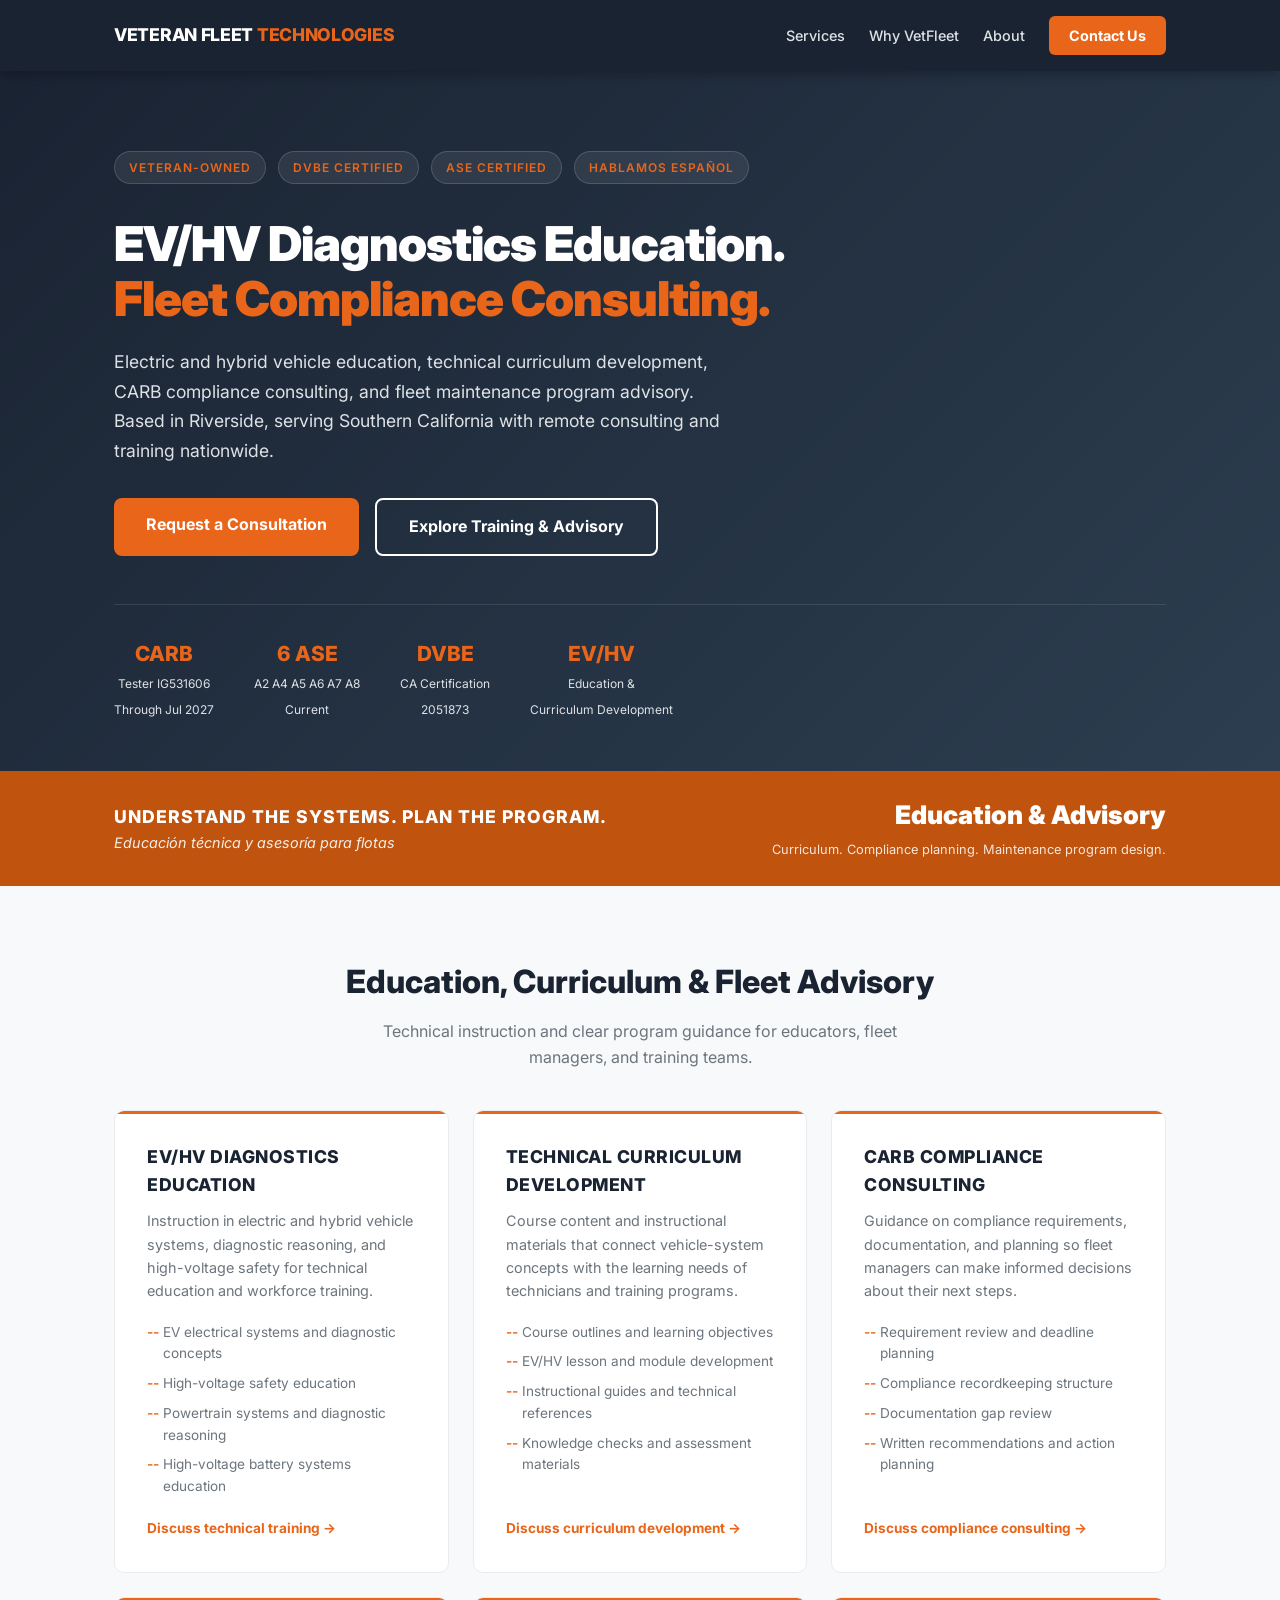
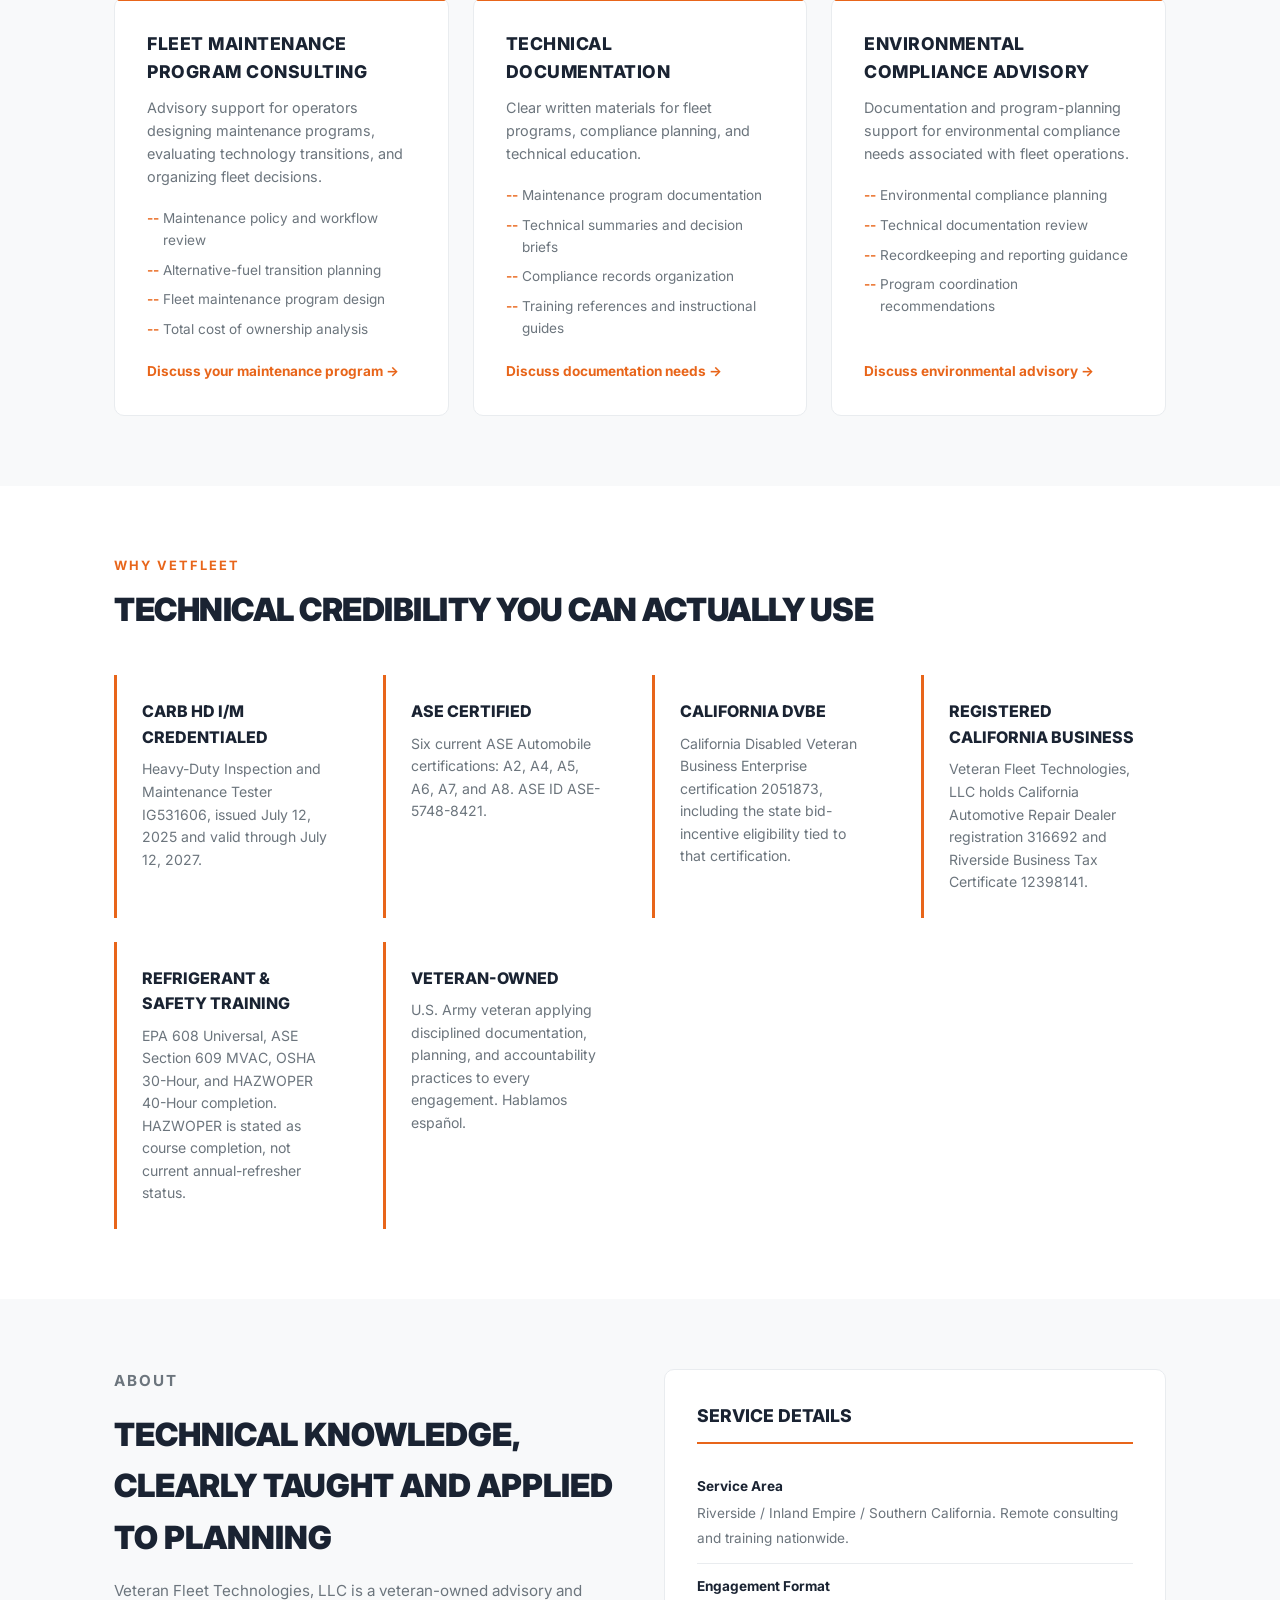
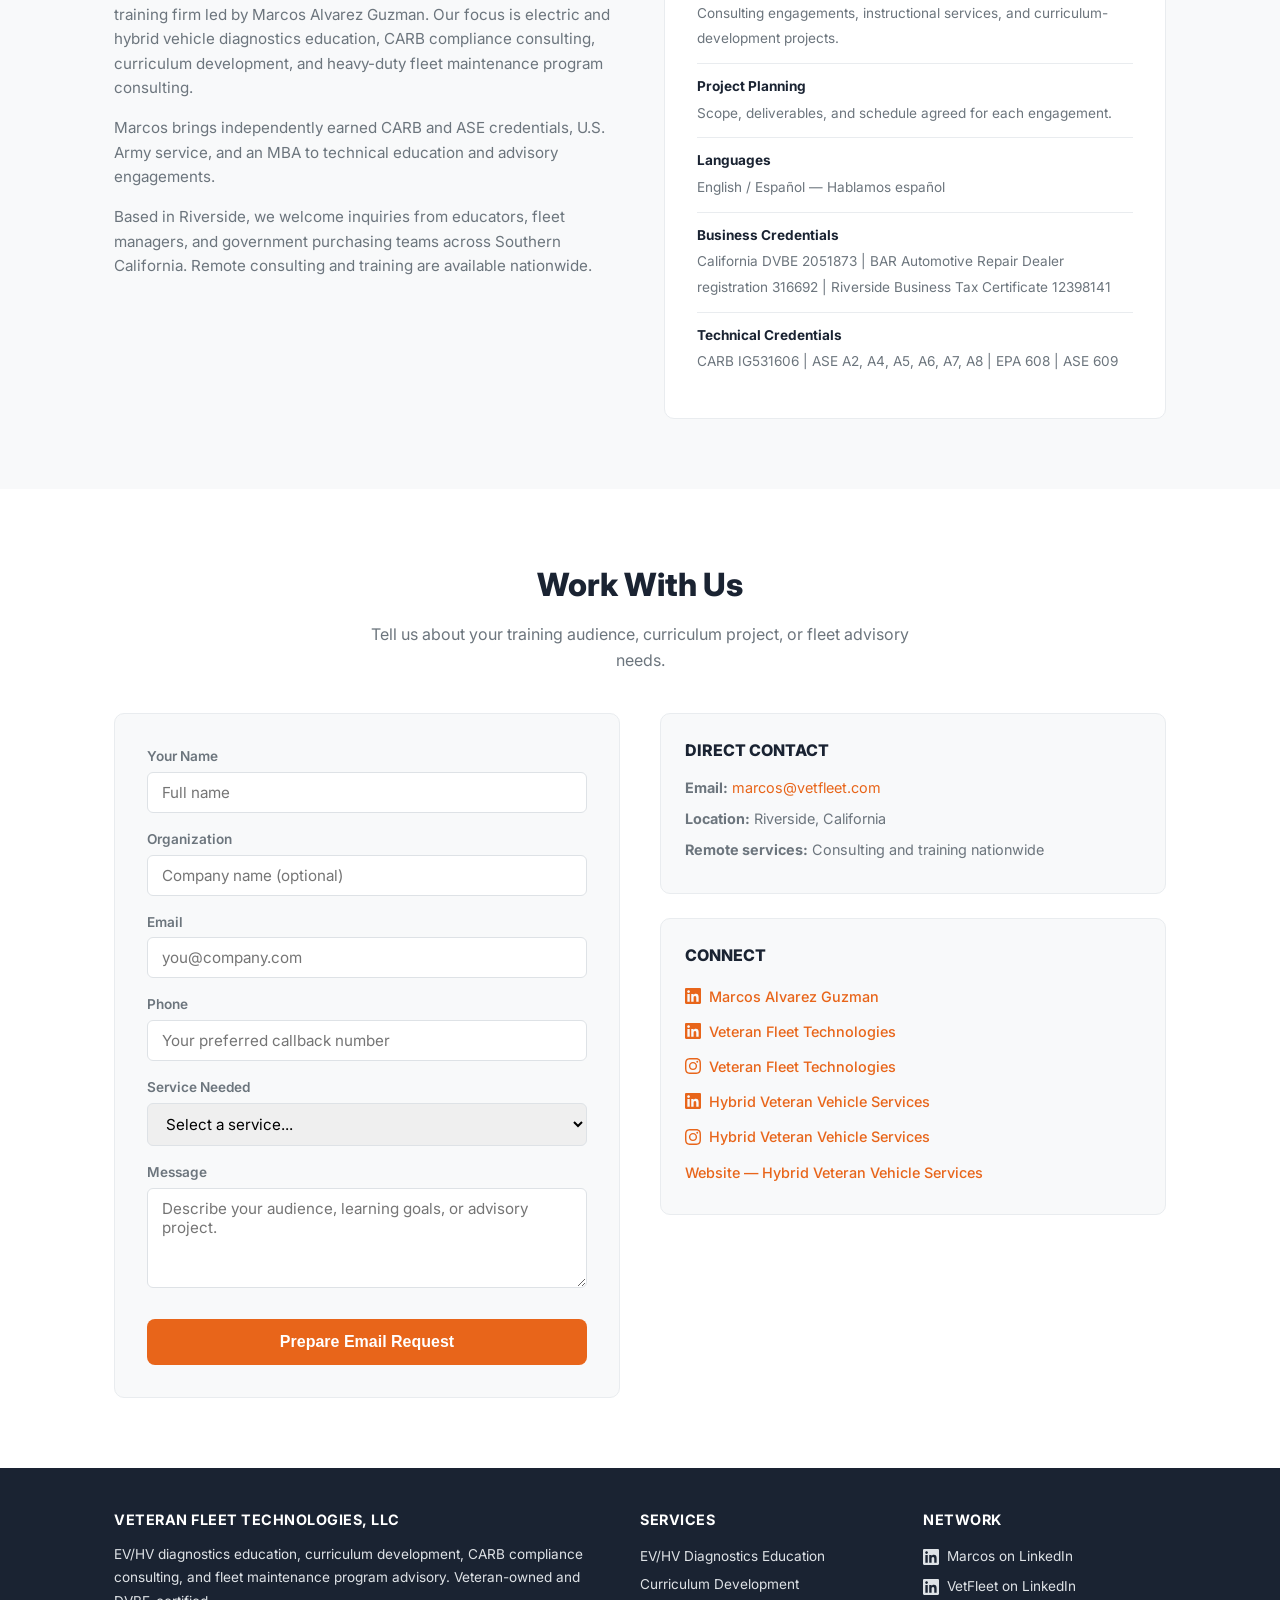
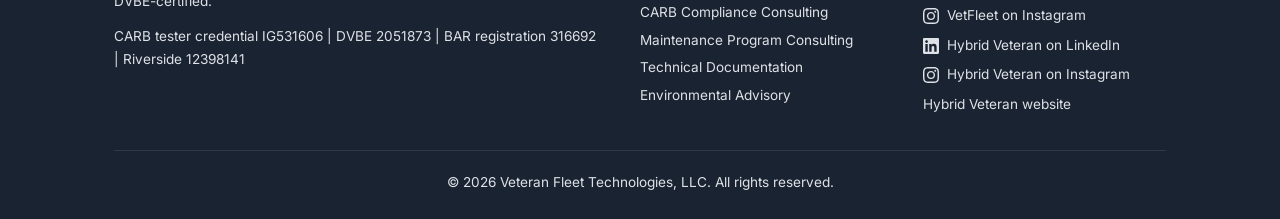
==== commit 2f807a6c: "Connect/footer social links: real LinkedIn/Instagram brand icons Same treatment just shipped on hybr" ====
--- a/index.html
+++ b/index.html
@@ -339,11 +339,11 @@
                 <div class="contact-card">
                     <h3>Connect</h3>
                     <ul class="connect-links">
-                        <li><a href="https://www.linkedin.com/in/marcoshalvarez" target="_blank" rel="noopener noreferrer">LinkedIn — Marcos Alvarez Guzman</a></li>
-                        <li><a href="https://www.linkedin.com/company/110906465/" target="_blank" rel="noopener noreferrer">LinkedIn — Veteran Fleet Technologies</a></li>
-                        <li><a href="https://www.instagram.com/vetfleettechnologies/" target="_blank" rel="noopener noreferrer">Instagram — Veteran Fleet Technologies</a></li>
-                        <li><a href="https://www.linkedin.com/company/117204340/" target="_blank" rel="noopener noreferrer">LinkedIn — Hybrid Veteran Vehicle Services</a></li>
-                        <li><a href="https://www.instagram.com/hybridveteran/" target="_blank" rel="noopener noreferrer">Instagram — Hybrid Veteran Vehicle Services</a></li>
+                        <li><a href="https://www.linkedin.com/in/marcoshalvarez" target="_blank" rel="noopener noreferrer" class="link-icon"><svg role="img" viewBox="0 0 24 24" xmlns="http://www.w3.org/2000/svg" fill="currentColor"><title>LinkedIn</title><path d="M20.447 20.452h-3.554v-5.569c0-1.328-.027-3.037-1.852-3.037-1.853 0-2.136 1.445-2.136 2.939v5.667H9.351V9h3.414v1.561h.046c.477-.9 1.637-1.85 3.37-1.85 3.601 0 4.267 2.37 4.267 5.455v6.286zM5.337 7.433c-1.144 0-2.063-.926-2.063-2.065 0-1.138.92-2.063 2.063-2.063 1.14 0 2.064.925 2.064 2.063 0 1.139-.925 2.065-2.064 2.065zm1.782 13.019H3.555V9h3.564v11.452zM22.225 0H1.771C.792 0 0 .774 0 1.729v20.542C0 23.227.792 24 1.771 24h20.451C23.2 24 24 23.227 24 22.271V1.729C24 .774 23.2 0 22.222 0h.003z"/></svg>Marcos Alvarez Guzman</a></li>
+                        <li><a href="https://www.linkedin.com/company/110906465/" target="_blank" rel="noopener noreferrer" class="link-icon"><svg role="img" viewBox="0 0 24 24" xmlns="http://www.w3.org/2000/svg" fill="currentColor"><title>LinkedIn</title><path d="M20.447 20.452h-3.554v-5.569c0-1.328-.027-3.037-1.852-3.037-1.853 0-2.136 1.445-2.136 2.939v5.667H9.351V9h3.414v1.561h.046c.477-.9 1.637-1.85 3.37-1.85 3.601 0 4.267 2.37 4.267 5.455v6.286zM5.337 7.433c-1.144 0-2.063-.926-2.063-2.065 0-1.138.92-2.063 2.063-2.063 1.14 0 2.064.925 2.064 2.063 0 1.139-.925 2.065-2.064 2.065zm1.782 13.019H3.555V9h3.564v11.452zM22.225 0H1.771C.792 0 0 .774 0 1.729v20.542C0 23.227.792 24 1.771 24h20.451C23.2 24 24 23.227 24 22.271V1.729C24 .774 23.2 0 22.222 0h.003z"/></svg>Veteran Fleet Technologies</a></li>
+                        <li><a href="https://www.instagram.com/vetfleettechnologies/" target="_blank" rel="noopener noreferrer" class="link-icon"><svg role="img" viewBox="0 0 24 24" xmlns="http://www.w3.org/2000/svg" fill="currentColor"><title>Instagram</title><path d="M7.0301.084c-1.2768.0602-2.1487.264-2.911.5634-.7888.3075-1.4575.72-2.1228 1.3877-.6652.6677-1.075 1.3368-1.3802 2.127-.2954.7638-.4956 1.6365-.552 2.914-.0564 1.2775-.0689 1.6882-.0626 4.947.0062 3.2586.0206 3.6671.0825 4.9473.061 1.2765.264 2.1482.5635 2.9107.308.7889.72 1.4573 1.388 2.1228.6679.6655 1.3365 1.0743 2.1285 1.38.7632.295 1.6361.4961 2.9134.552 1.2773.056 1.6884.069 4.9462.0627 3.2578-.0062 3.668-.0207 4.9478-.0814 1.28-.0607 2.147-.2652 2.9098-.5633.7889-.3086 1.4578-.72 2.1228-1.3881.665-.6682 1.0745-1.3378 1.3795-2.1284.2957-.7632.4966-1.636.552-2.9124.056-1.2809.0692-1.6898.063-4.948-.0063-3.2583-.021-3.6668-.0817-4.9465-.0607-1.2797-.264-2.1487-.5633-2.9117-.3084-.7889-.72-1.4568-1.3876-2.1228C21.2982 1.33 20.628.9208 19.8378.6165 19.074.321 18.2017.1197 16.9244.0645 15.6471.0093 15.236-.005 11.977.0014 8.718.0076 8.31.0215 7.0301.0839m.1402 21.6932c-1.17-.0509-1.8053-.2453-2.2287-.408-.5606-.216-.96-.4771-1.3819-.895-.422-.4178-.6811-.8186-.9-1.378-.1644-.4234-.3624-1.058-.4171-2.228-.0595-1.2645-.072-1.6442-.079-4.848-.007-3.2037.0053-3.583.0607-4.848.05-1.169.2456-1.805.408-2.2282.216-.5613.4762-.96.895-1.3816.4188-.4217.8184-.6814 1.3783-.9003.423-.1651 1.0575-.3614 2.227-.4171 1.2655-.06 1.6447-.072 4.848-.079 3.2033-.007 3.5835.005 4.8495.0608 1.169.0508 1.8053.2445 2.228.408.5608.216.96.4754 1.3816.895.4217.4194.6816.8176.9005 1.3787.1653.4217.3617 1.056.4169 2.2263.0602 1.2655.0739 1.645.0796 4.848.0058 3.203-.0055 3.5834-.061 4.848-.051 1.17-.245 1.8055-.408 2.2294-.216.5604-.4763.96-.8954 1.3814-.419.4215-.8181.6811-1.3783.9-.4224.1649-1.0577.3617-2.2262.4174-1.2656.0595-1.6448.072-4.8493.079-3.2045.007-3.5825-.006-4.848-.0608M16.953 5.5864A1.44 1.44 0 1 0 18.39 4.144a1.44 1.44 0 0 0-1.437 1.4424M5.8385 12.012c.0067 3.4032 2.7706 6.1557 6.173 6.1493 3.4026-.0065 6.157-2.7701 6.1506-6.1733-.0065-3.4032-2.771-6.1565-6.174-6.1498-3.403.0067-6.156 2.771-6.1496 6.1738M8 12.0077a4 4 0 1 1 4.008 3.9921A3.9996 3.9996 0 0 1 8 12.0077"/></svg>Veteran Fleet Technologies</a></li>
+                        <li><a href="https://www.linkedin.com/company/117204340/" target="_blank" rel="noopener noreferrer" class="link-icon"><svg role="img" viewBox="0 0 24 24" xmlns="http://www.w3.org/2000/svg" fill="currentColor"><title>LinkedIn</title><path d="M20.447 20.452h-3.554v-5.569c0-1.328-.027-3.037-1.852-3.037-1.853 0-2.136 1.445-2.136 2.939v5.667H9.351V9h3.414v1.561h.046c.477-.9 1.637-1.85 3.37-1.85 3.601 0 4.267 2.37 4.267 5.455v6.286zM5.337 7.433c-1.144 0-2.063-.926-2.063-2.065 0-1.138.92-2.063 2.063-2.063 1.14 0 2.064.925 2.064 2.063 0 1.139-.925 2.065-2.064 2.065zm1.782 13.019H3.555V9h3.564v11.452zM22.225 0H1.771C.792 0 0 .774 0 1.729v20.542C0 23.227.792 24 1.771 24h20.451C23.2 24 24 23.227 24 22.271V1.729C24 .774 23.2 0 22.222 0h.003z"/></svg>Hybrid Veteran Vehicle Services</a></li>
+                        <li><a href="https://www.instagram.com/hybridveteran/" target="_blank" rel="noopener noreferrer" class="link-icon"><svg role="img" viewBox="0 0 24 24" xmlns="http://www.w3.org/2000/svg" fill="currentColor"><title>Instagram</title><path d="M7.0301.084c-1.2768.0602-2.1487.264-2.911.5634-.7888.3075-1.4575.72-2.1228 1.3877-.6652.6677-1.075 1.3368-1.3802 2.127-.2954.7638-.4956 1.6365-.552 2.914-.0564 1.2775-.0689 1.6882-.0626 4.947.0062 3.2586.0206 3.6671.0825 4.9473.061 1.2765.264 2.1482.5635 2.9107.308.7889.72 1.4573 1.388 2.1228.6679.6655 1.3365 1.0743 2.1285 1.38.7632.295 1.6361.4961 2.9134.552 1.2773.056 1.6884.069 4.9462.0627 3.2578-.0062 3.668-.0207 4.9478-.0814 1.28-.0607 2.147-.2652 2.9098-.5633.7889-.3086 1.4578-.72 2.1228-1.3881.665-.6682 1.0745-1.3378 1.3795-2.1284.2957-.7632.4966-1.636.552-2.9124.056-1.2809.0692-1.6898.063-4.948-.0063-3.2583-.021-3.6668-.0817-4.9465-.0607-1.2797-.264-2.1487-.5633-2.9117-.3084-.7889-.72-1.4568-1.3876-2.1228C21.2982 1.33 20.628.9208 19.8378.6165 19.074.321 18.2017.1197 16.9244.0645 15.6471.0093 15.236-.005 11.977.0014 8.718.0076 8.31.0215 7.0301.0839m.1402 21.6932c-1.17-.0509-1.8053-.2453-2.2287-.408-.5606-.216-.96-.4771-1.3819-.895-.422-.4178-.6811-.8186-.9-1.378-.1644-.4234-.3624-1.058-.4171-2.228-.0595-1.2645-.072-1.6442-.079-4.848-.007-3.2037.0053-3.583.0607-4.848.05-1.169.2456-1.805.408-2.2282.216-.5613.4762-.96.895-1.3816.4188-.4217.8184-.6814 1.3783-.9003.423-.1651 1.0575-.3614 2.227-.4171 1.2655-.06 1.6447-.072 4.848-.079 3.2033-.007 3.5835.005 4.8495.0608 1.169.0508 1.8053.2445 2.228.408.5608.216.96.4754 1.3816.895.4217.4194.6816.8176.9005 1.3787.1653.4217.3617 1.056.4169 2.2263.0602 1.2655.0739 1.645.0796 4.848.0058 3.203-.0055 3.5834-.061 4.848-.051 1.17-.245 1.8055-.408 2.2294-.216.5604-.4763.96-.8954 1.3814-.419.4215-.8181.6811-1.3783.9-.4224.1649-1.0577.3617-2.2262.4174-1.2656.0595-1.6448.072-4.8493.079-3.2045.007-3.5825-.006-4.848-.0608M16.953 5.5864A1.44 1.44 0 1 0 18.39 4.144a1.44 1.44 0 0 0-1.437 1.4424M5.8385 12.012c.0067 3.4032 2.7706 6.1557 6.173 6.1493 3.4026-.0065 6.157-2.7701 6.1506-6.1733-.0065-3.4032-2.771-6.1565-6.174-6.1498-3.403.0067-6.156 2.771-6.1496 6.1738M8 12.0077a4 4 0 1 1 4.008 3.9921A3.9996 3.9996 0 0 1 8 12.0077"/></svg>Hybrid Veteran Vehicle Services</a></li>
                         <li><a href="https://hybridveteran.com" target="_blank" rel="noopener noreferrer">Website — Hybrid Veteran Vehicle Services</a></li>
                     </ul>
                 </div>
@@ -380,11 +380,11 @@
             <div>
                 <h4>Network</h4>
                 <ul class="footer-links">
-                    <li><a href="https://www.linkedin.com/in/marcoshalvarez" target="_blank" rel="noopener noreferrer">Marcos on LinkedIn</a></li>
-                    <li><a href="https://www.linkedin.com/company/110906465/" target="_blank" rel="noopener noreferrer">VetFleet on LinkedIn</a></li>
-                    <li><a href="https://www.instagram.com/vetfleettechnologies/" target="_blank" rel="noopener noreferrer">VetFleet on Instagram</a></li>
-                    <li><a href="https://www.linkedin.com/company/117204340/" target="_blank" rel="noopener noreferrer">Hybrid Veteran on LinkedIn</a></li>
-                    <li><a href="https://www.instagram.com/hybridveteran/" target="_blank" rel="noopener noreferrer">Hybrid Veteran on Instagram</a></li>
+                    <li><a href="https://www.linkedin.com/in/marcoshalvarez" target="_blank" rel="noopener noreferrer" class="link-icon"><svg role="img" viewBox="0 0 24 24" xmlns="http://www.w3.org/2000/svg" fill="currentColor"><title>LinkedIn</title><path d="M20.447 20.452h-3.554v-5.569c0-1.328-.027-3.037-1.852-3.037-1.853 0-2.136 1.445-2.136 2.939v5.667H9.351V9h3.414v1.561h.046c.477-.9 1.637-1.85 3.37-1.85 3.601 0 4.267 2.37 4.267 5.455v6.286zM5.337 7.433c-1.144 0-2.063-.926-2.063-2.065 0-1.138.92-2.063 2.063-2.063 1.14 0 2.064.925 2.064 2.063 0 1.139-.925 2.065-2.064 2.065zm1.782 13.019H3.555V9h3.564v11.452zM22.225 0H1.771C.792 0 0 .774 0 1.729v20.542C0 23.227.792 24 1.771 24h20.451C23.2 24 24 23.227 24 22.271V1.729C24 .774 23.2 0 22.222 0h.003z"/></svg>Marcos on LinkedIn</a></li>
+                    <li><a href="https://www.linkedin.com/company/110906465/" target="_blank" rel="noopener noreferrer" class="link-icon"><svg role="img" viewBox="0 0 24 24" xmlns="http://www.w3.org/2000/svg" fill="currentColor"><title>LinkedIn</title><path d="M20.447 20.452h-3.554v-5.569c0-1.328-.027-3.037-1.852-3.037-1.853 0-2.136 1.445-2.136 2.939v5.667H9.351V9h3.414v1.561h.046c.477-.9 1.637-1.85 3.37-1.85 3.601 0 4.267 2.37 4.267 5.455v6.286zM5.337 7.433c-1.144 0-2.063-.926-2.063-2.065 0-1.138.92-2.063 2.063-2.063 1.14 0 2.064.925 2.064 2.063 0 1.139-.925 2.065-2.064 2.065zm1.782 13.019H3.555V9h3.564v11.452zM22.225 0H1.771C.792 0 0 .774 0 1.729v20.542C0 23.227.792 24 1.771 24h20.451C23.2 24 24 23.227 24 22.271V1.729C24 .774 23.2 0 22.222 0h.003z"/></svg>VetFleet on LinkedIn</a></li>
+                    <li><a href="https://www.instagram.com/vetfleettechnologies/" target="_blank" rel="noopener noreferrer" class="link-icon"><svg role="img" viewBox="0 0 24 24" xmlns="http://www.w3.org/2000/svg" fill="currentColor"><title>Instagram</title><path d="M7.0301.084c-1.2768.0602-2.1487.264-2.911.5634-.7888.3075-1.4575.72-2.1228 1.3877-.6652.6677-1.075 1.3368-1.3802 2.127-.2954.7638-.4956 1.6365-.552 2.914-.0564 1.2775-.0689 1.6882-.0626 4.947.0062 3.2586.0206 3.6671.0825 4.9473.061 1.2765.264 2.1482.5635 2.9107.308.7889.72 1.4573 1.388 2.1228.6679.6655 1.3365 1.0743 2.1285 1.38.7632.295 1.6361.4961 2.9134.552 1.2773.056 1.6884.069 4.9462.0627 3.2578-.0062 3.668-.0207 4.9478-.0814 1.28-.0607 2.147-.2652 2.9098-.5633.7889-.3086 1.4578-.72 2.1228-1.3881.665-.6682 1.0745-1.3378 1.3795-2.1284.2957-.7632.4966-1.636.552-2.9124.056-1.2809.0692-1.6898.063-4.948-.0063-3.2583-.021-3.6668-.0817-4.9465-.0607-1.2797-.264-2.1487-.5633-2.9117-.3084-.7889-.72-1.4568-1.3876-2.1228C21.2982 1.33 20.628.9208 19.8378.6165 19.074.321 18.2017.1197 16.9244.0645 15.6471.0093 15.236-.005 11.977.0014 8.718.0076 8.31.0215 7.0301.0839m.1402 21.6932c-1.17-.0509-1.8053-.2453-2.2287-.408-.5606-.216-.96-.4771-1.3819-.895-.422-.4178-.6811-.8186-.9-1.378-.1644-.4234-.3624-1.058-.4171-2.228-.0595-1.2645-.072-1.6442-.079-4.848-.007-3.2037.0053-3.583.0607-4.848.05-1.169.2456-1.805.408-2.2282.216-.5613.4762-.96.895-1.3816.4188-.4217.8184-.6814 1.3783-.9003.423-.1651 1.0575-.3614 2.227-.4171 1.2655-.06 1.6447-.072 4.848-.079 3.2033-.007 3.5835.005 4.8495.0608 1.169.0508 1.8053.2445 2.228.408.5608.216.96.4754 1.3816.895.4217.4194.6816.8176.9005 1.3787.1653.4217.3617 1.056.4169 2.2263.0602 1.2655.0739 1.645.0796 4.848.0058 3.203-.0055 3.5834-.061 4.848-.051 1.17-.245 1.8055-.408 2.2294-.216.5604-.4763.96-.8954 1.3814-.419.4215-.8181.6811-1.3783.9-.4224.1649-1.0577.3617-2.2262.4174-1.2656.0595-1.6448.072-4.8493.079-3.2045.007-3.5825-.006-4.848-.0608M16.953 5.5864A1.44 1.44 0 1 0 18.39 4.144a1.44 1.44 0 0 0-1.437 1.4424M5.8385 12.012c.0067 3.4032 2.7706 6.1557 6.173 6.1493 3.4026-.0065 6.157-2.7701 6.1506-6.1733-.0065-3.4032-2.771-6.1565-6.174-6.1498-3.403.0067-6.156 2.771-6.1496 6.1738M8 12.0077a4 4 0 1 1 4.008 3.9921A3.9996 3.9996 0 0 1 8 12.0077"/></svg>VetFleet on Instagram</a></li>
+                    <li><a href="https://www.linkedin.com/company/117204340/" target="_blank" rel="noopener noreferrer" class="link-icon"><svg role="img" viewBox="0 0 24 24" xmlns="http://www.w3.org/2000/svg" fill="currentColor"><title>LinkedIn</title><path d="M20.447 20.452h-3.554v-5.569c0-1.328-.027-3.037-1.852-3.037-1.853 0-2.136 1.445-2.136 2.939v5.667H9.351V9h3.414v1.561h.046c.477-.9 1.637-1.85 3.37-1.85 3.601 0 4.267 2.37 4.267 5.455v6.286zM5.337 7.433c-1.144 0-2.063-.926-2.063-2.065 0-1.138.92-2.063 2.063-2.063 1.14 0 2.064.925 2.064 2.063 0 1.139-.925 2.065-2.064 2.065zm1.782 13.019H3.555V9h3.564v11.452zM22.225 0H1.771C.792 0 0 .774 0 1.729v20.542C0 23.227.792 24 1.771 24h20.451C23.2 24 24 23.227 24 22.271V1.729C24 .774 23.2 0 22.222 0h.003z"/></svg>Hybrid Veteran on LinkedIn</a></li>
+                    <li><a href="https://www.instagram.com/hybridveteran/" target="_blank" rel="noopener noreferrer" class="link-icon"><svg role="img" viewBox="0 0 24 24" xmlns="http://www.w3.org/2000/svg" fill="currentColor"><title>Instagram</title><path d="M7.0301.084c-1.2768.0602-2.1487.264-2.911.5634-.7888.3075-1.4575.72-2.1228 1.3877-.6652.6677-1.075 1.3368-1.3802 2.127-.2954.7638-.4956 1.6365-.552 2.914-.0564 1.2775-.0689 1.6882-.0626 4.947.0062 3.2586.0206 3.6671.0825 4.9473.061 1.2765.264 2.1482.5635 2.9107.308.7889.72 1.4573 1.388 2.1228.6679.6655 1.3365 1.0743 2.1285 1.38.7632.295 1.6361.4961 2.9134.552 1.2773.056 1.6884.069 4.9462.0627 3.2578-.0062 3.668-.0207 4.9478-.0814 1.28-.0607 2.147-.2652 2.9098-.5633.7889-.3086 1.4578-.72 2.1228-1.3881.665-.6682 1.0745-1.3378 1.3795-2.1284.2957-.7632.4966-1.636.552-2.9124.056-1.2809.0692-1.6898.063-4.948-.0063-3.2583-.021-3.6668-.0817-4.9465-.0607-1.2797-.264-2.1487-.5633-2.9117-.3084-.7889-.72-1.4568-1.3876-2.1228C21.2982 1.33 20.628.9208 19.8378.6165 19.074.321 18.2017.1197 16.9244.0645 15.6471.0093 15.236-.005 11.977.0014 8.718.0076 8.31.0215 7.0301.0839m.1402 21.6932c-1.17-.0509-1.8053-.2453-2.2287-.408-.5606-.216-.96-.4771-1.3819-.895-.422-.4178-.6811-.8186-.9-1.378-.1644-.4234-.3624-1.058-.4171-2.228-.0595-1.2645-.072-1.6442-.079-4.848-.007-3.2037.0053-3.583.0607-4.848.05-1.169.2456-1.805.408-2.2282.216-.5613.4762-.96.895-1.3816.4188-.4217.8184-.6814 1.3783-.9003.423-.1651 1.0575-.3614 2.227-.4171 1.2655-.06 1.6447-.072 4.848-.079 3.2033-.007 3.5835.005 4.8495.0608 1.169.0508 1.8053.2445 2.228.408.5608.216.96.4754 1.3816.895.4217.4194.6816.8176.9005 1.3787.1653.4217.3617 1.056.4169 2.2263.0602 1.2655.0739 1.645.0796 4.848.0058 3.203-.0055 3.5834-.061 4.848-.051 1.17-.245 1.8055-.408 2.2294-.216.5604-.4763.96-.8954 1.3814-.419.4215-.8181.6811-1.3783.9-.4224.1649-1.0577.3617-2.2262.4174-1.2656.0595-1.6448.072-4.8493.079-3.2045.007-3.5825-.006-4.848-.0608M16.953 5.5864A1.44 1.44 0 1 0 18.39 4.144a1.44 1.44 0 0 0-1.437 1.4424M5.8385 12.012c.0067 3.4032 2.7706 6.1557 6.173 6.1493 3.4026-.0065 6.157-2.7701 6.1506-6.1733-.0065-3.4032-2.771-6.1565-6.174-6.1498-3.403.0067-6.156 2.771-6.1496 6.1738M8 12.0077a4 4 0 1 1 4.008 3.9921A3.9996 3.9996 0 0 1 8 12.0077"/></svg>Hybrid Veteran on Instagram</a></li>
                     <li><a href="https://hybridveteran.com" target="_blank" rel="noopener noreferrer">Hybrid Veteran website</a></li>
                 </ul>
             </div>
--- a/styles.css
+++ b/styles.css
@@ -169,6 +169,8 @@
 .contact-card p { font-size: 0.9rem; margin-bottom: 8px; color: var(--gray-600); }
 .connect-links li { padding: 4px 0; }
 .connect-links a { font-size: 0.9rem; font-weight: 500; }
+.link-icon { display: inline-flex; align-items: center; gap: 8px; }
+.link-icon svg { width: 16px; height: 16px; flex-shrink: 0; }
 
 /* --- FOOTER --- */
 .footer { background: var(--navy); color: var(--gray-200); padding: 40px 0 24px; }
@@ -178,6 +180,7 @@
 .footer-legal { margin-top: 12px; font-size: 0.75rem; color: var(--gray-600); }
 .footer-links a { display: block; font-size: 0.85rem; color: var(--gray-200); padding: 3px 0; text-decoration: none; }
 .footer-links a:hover { color: var(--orange); }
+.footer-links a.link-icon { display: inline-flex; }
 .footer-bottom { border-top: 1px solid rgba(255,255,255,0.1); padding-top: 20px; text-align: center; font-size: 0.75rem; color: var(--gray-600); }
 
 /* --- RESPONSIVE --- */
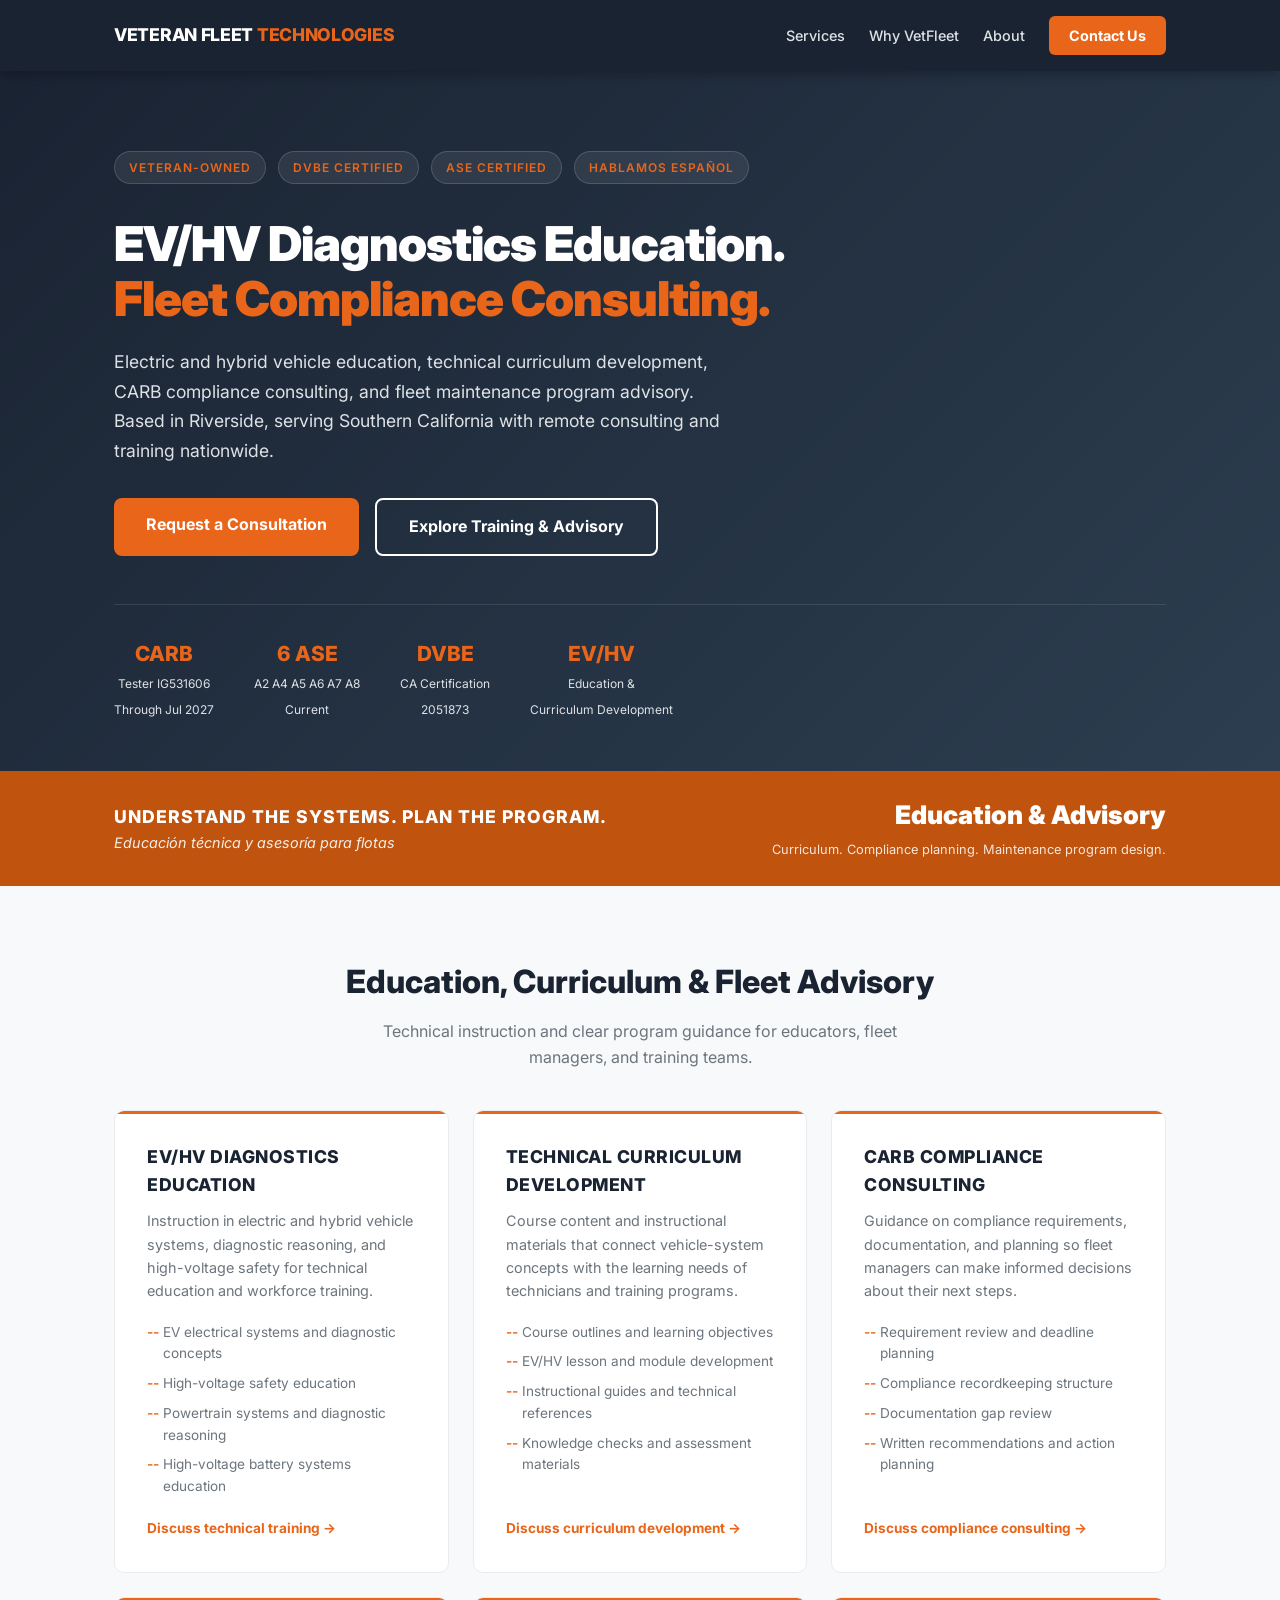
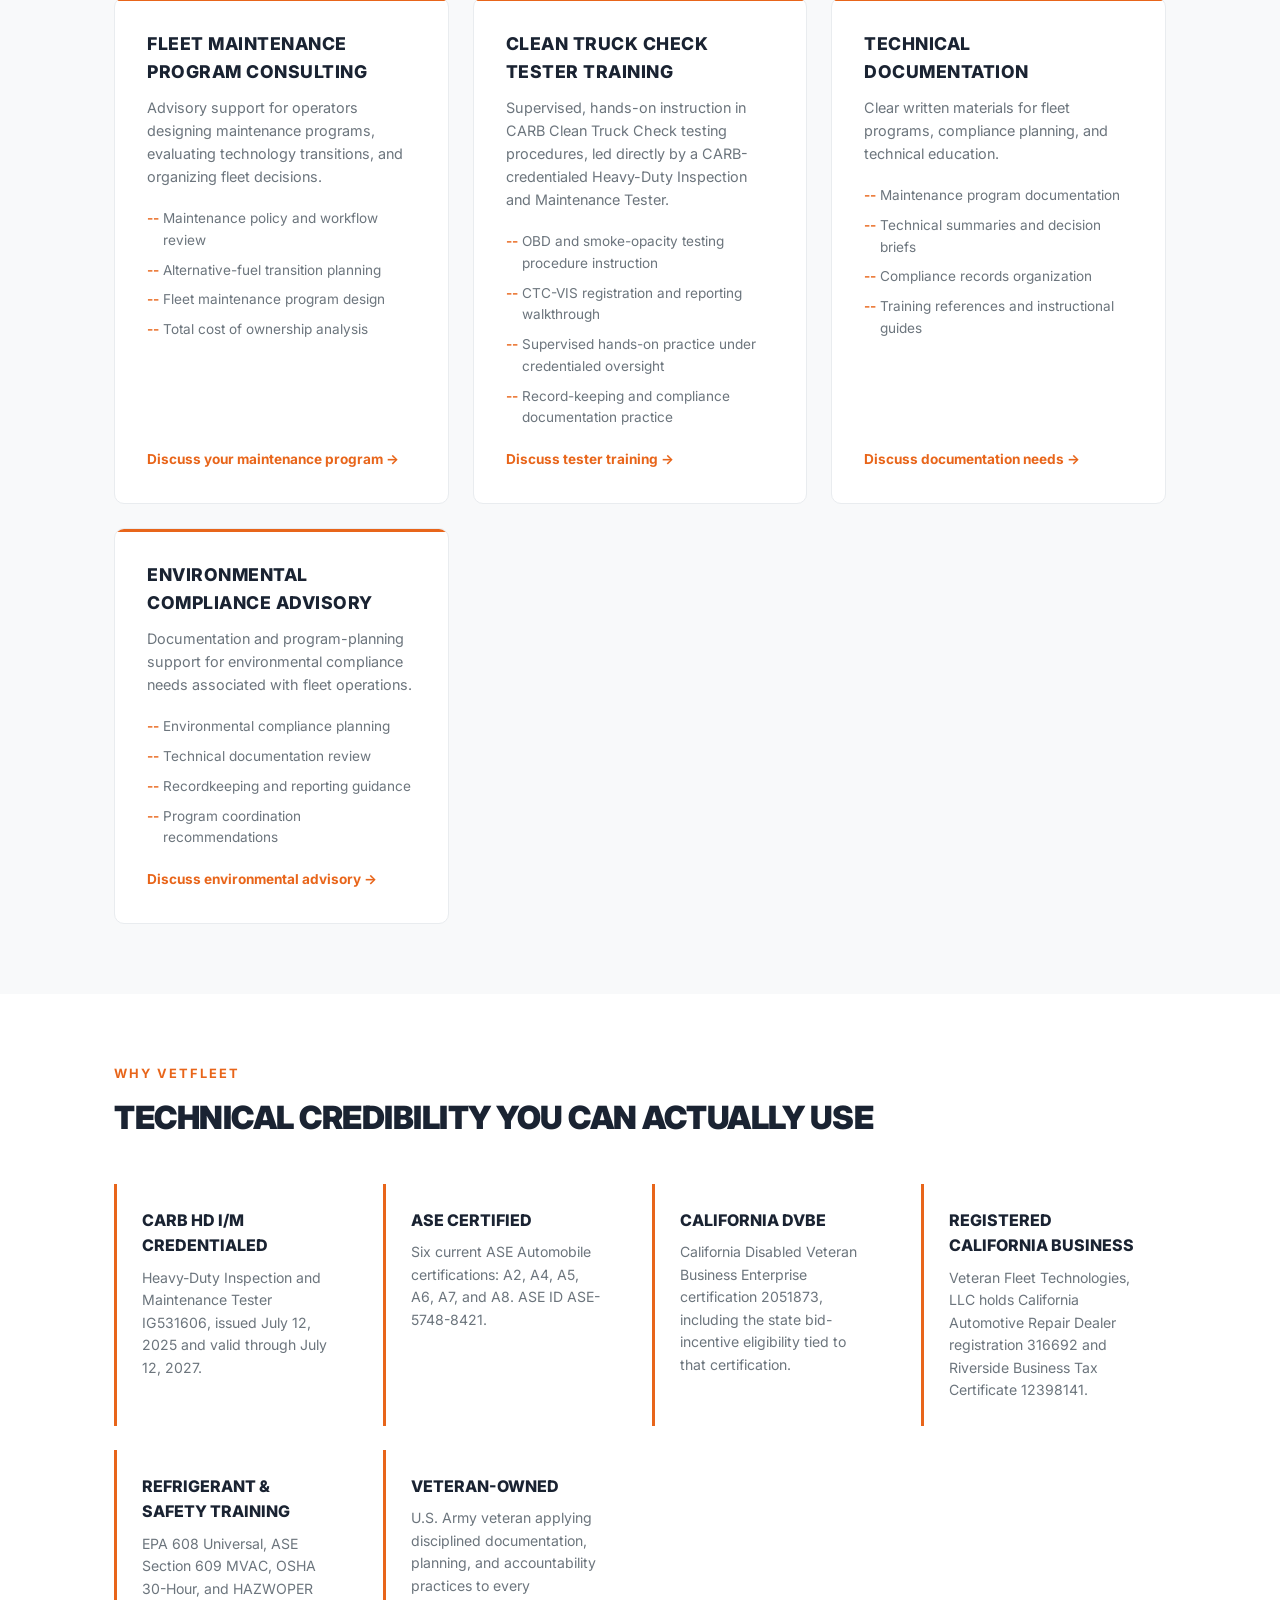
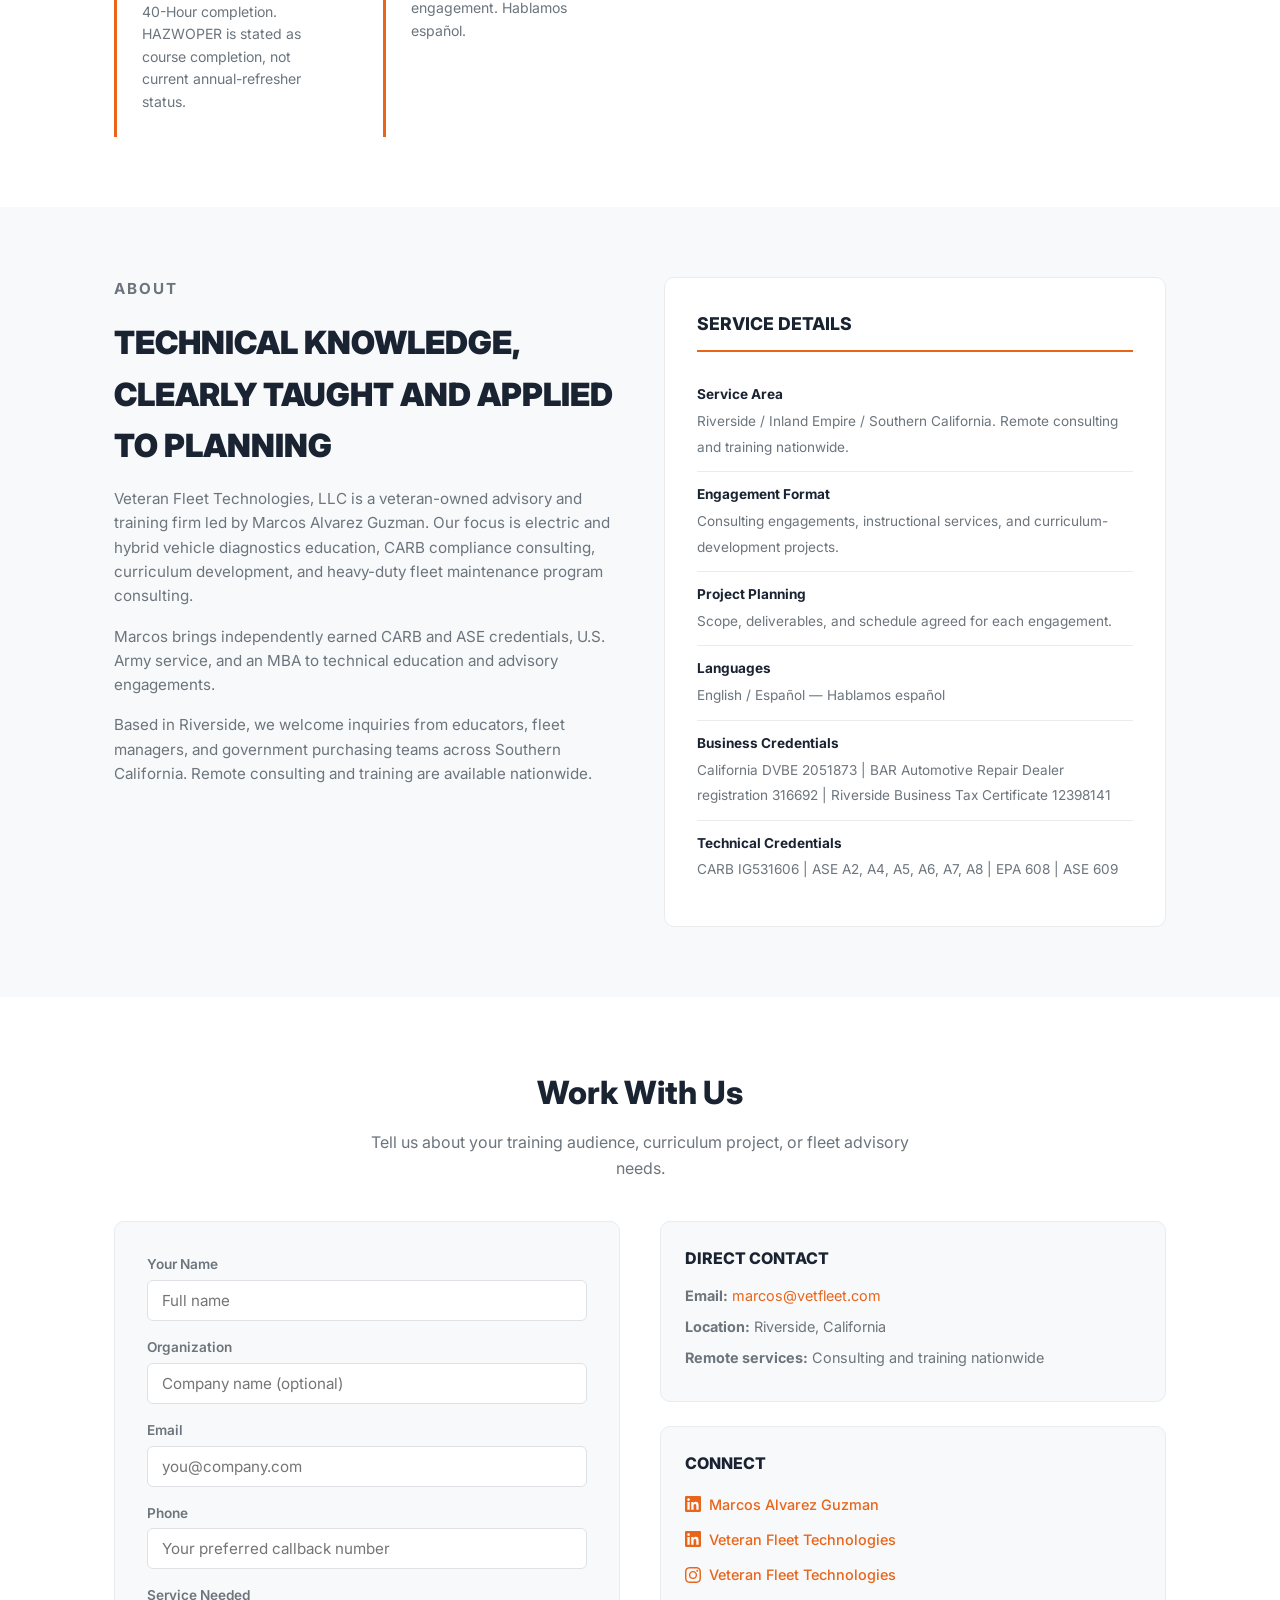
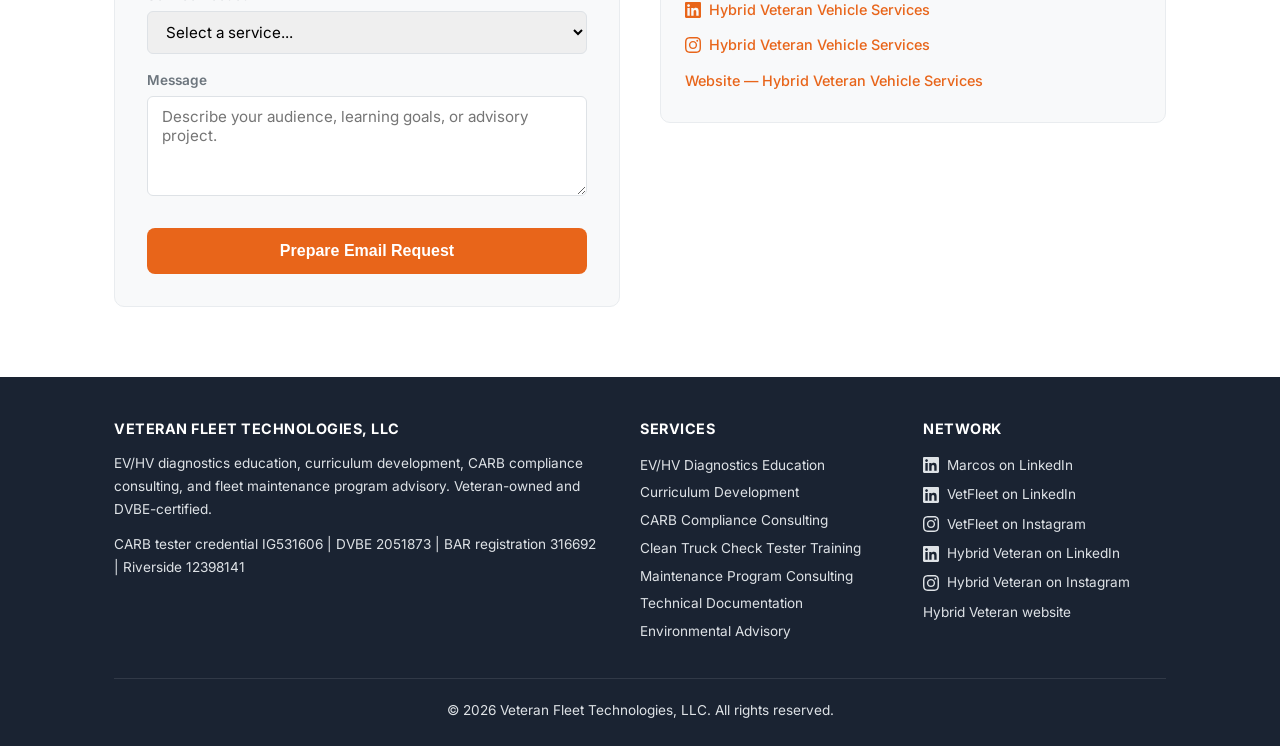
==== commit 08968c3b: "Add Clean Truck Check Tester Training as its own service New service card: supervised hands-on testi" ====
--- a/index.html
+++ b/index.html
@@ -31,6 +31,7 @@
                 {"@type": "Offer", "itemOffered": {"@type": "Service", "name": "EV and hybrid diagnostics education"}},
                 {"@type": "Offer", "itemOffered": {"@type": "Service", "name": "Technical curriculum development"}},
                 {"@type": "Offer", "itemOffered": {"@type": "Service", "name": "CARB compliance consulting"}},
+                {"@type": "Offer", "itemOffered": {"@type": "Service", "name": "Clean Truck Check tester training"}},
                 {"@type": "Offer", "itemOffered": {"@type": "Service", "name": "Fleet maintenance program consulting"}},
                 {"@type": "Offer", "itemOffered": {"@type": "Service", "name": "Technical documentation"}},
                 {"@type": "Offer", "itemOffered": {"@type": "Service", "name": "Environmental compliance advisory"}}
@@ -177,6 +178,19 @@
 
             <div class="service-card">
                 <div class="service-accent"></div>
+                <h3>Clean Truck Check Tester Training</h3>
+                <p>Supervised, hands-on instruction in CARB Clean Truck Check testing procedures, led directly by a CARB-credentialed Heavy-Duty Inspection and Maintenance Tester.</p>
+                <ul>
+                    <li>OBD and smoke-opacity testing procedure instruction</li>
+                    <li>CTC-VIS registration and reporting walkthrough</li>
+                    <li>Supervised hands-on practice under credentialed oversight</li>
+                    <li>Record-keeping and compliance documentation practice</li>
+                </ul>
+                <a href="#contact" class="service-link">Discuss tester training &rarr;</a>
+            </div>
+
+            <div class="service-card">
+                <div class="service-accent"></div>
                 <h3>Technical Documentation</h3>
                 <p>Clear written materials for fleet programs, compliance planning, and technical education.</p>
                 <ul>
@@ -317,6 +331,7 @@
                         <option value="ev-hv-education">EV/HV Diagnostics Education</option>
                         <option value="curriculum">Technical Curriculum Development</option>
                         <option value="carb-advisory">CARB Compliance Consulting</option>
+                        <option value="ctc-tester-training">Clean Truck Check Tester Training</option>
                         <option value="fleet">Fleet Maintenance Program Consulting</option>
                         <option value="documentation">Technical Documentation</option>
                         <option value="environmental">Environmental Compliance Advisory</option>
@@ -372,6 +387,7 @@
                     <li><a href="#services">EV/HV Diagnostics Education</a></li>
                     <li><a href="#services">Curriculum Development</a></li>
                     <li><a href="#services">CARB Compliance Consulting</a></li>
+                    <li><a href="#services">Clean Truck Check Tester Training</a></li>
                     <li><a href="#services">Maintenance Program Consulting</a></li>
                     <li><a href="#services">Technical Documentation</a></li>
                     <li><a href="#services">Environmental Advisory</a></li>
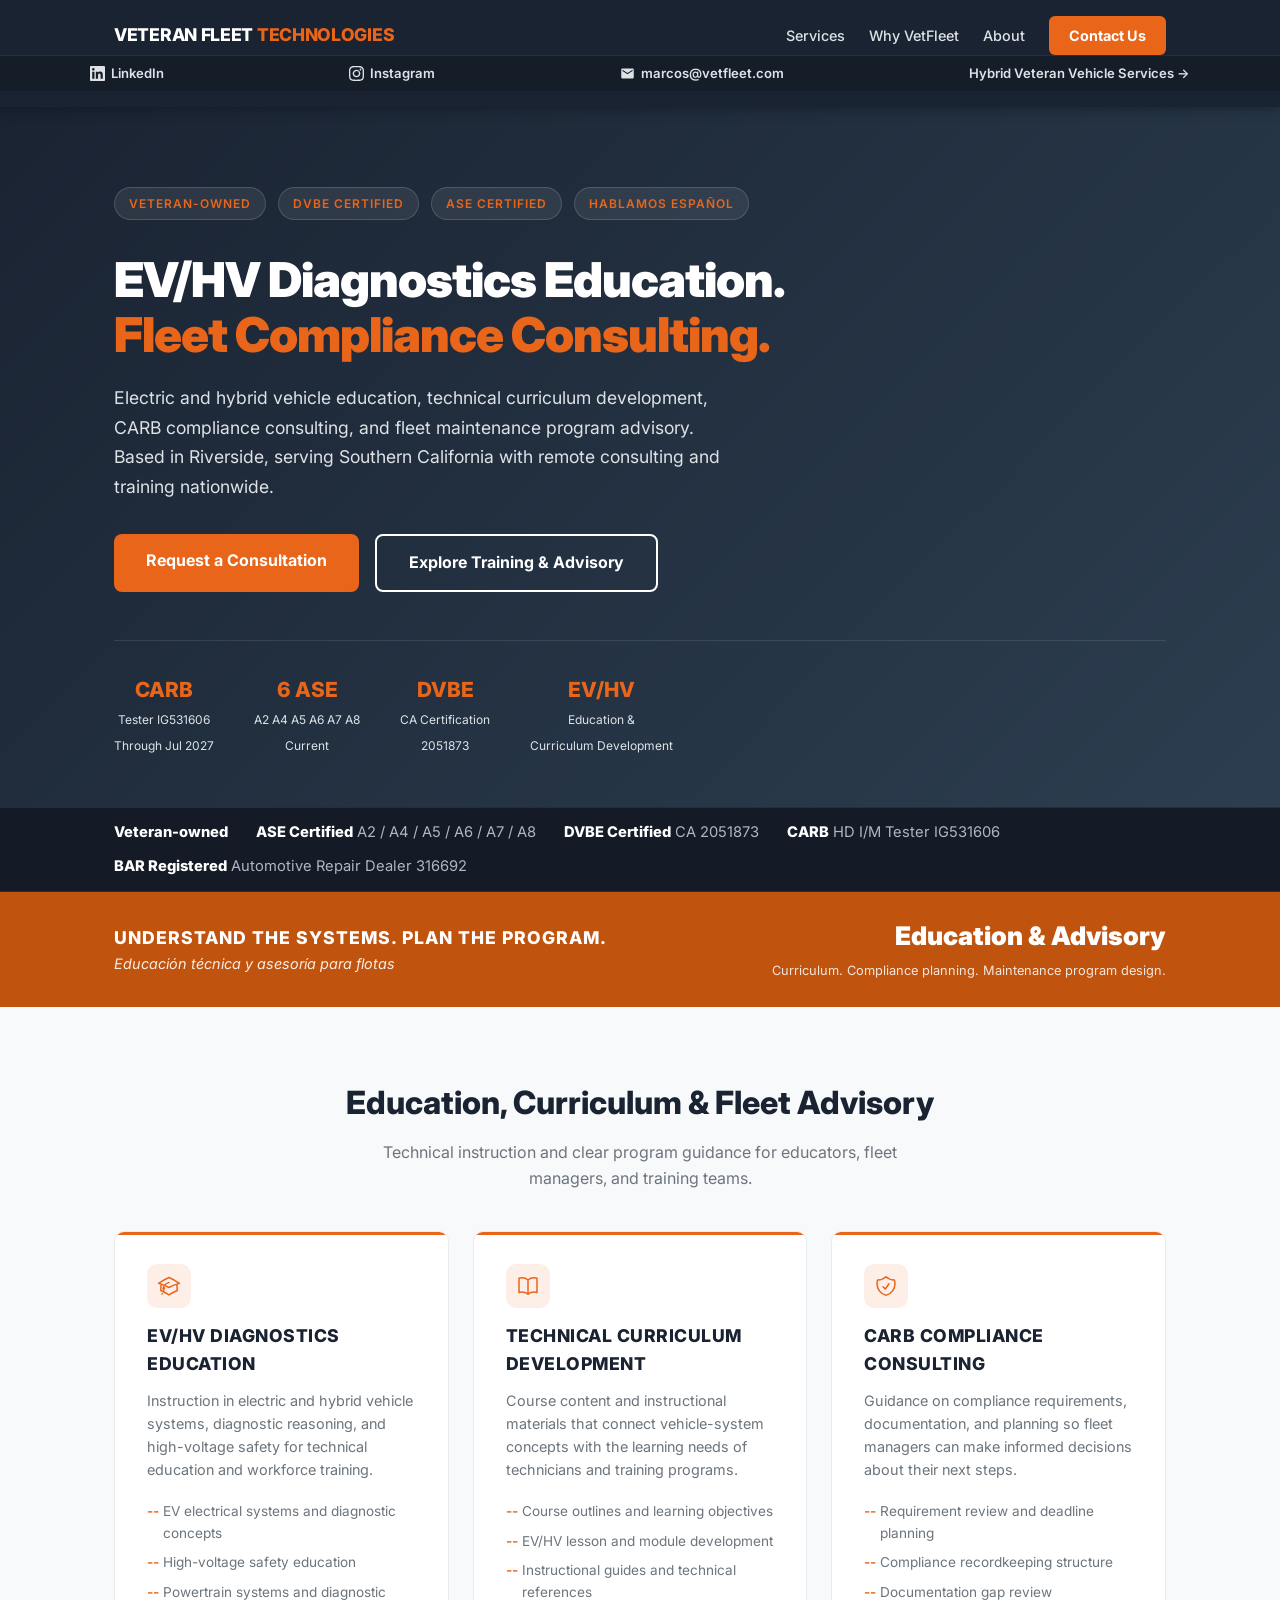
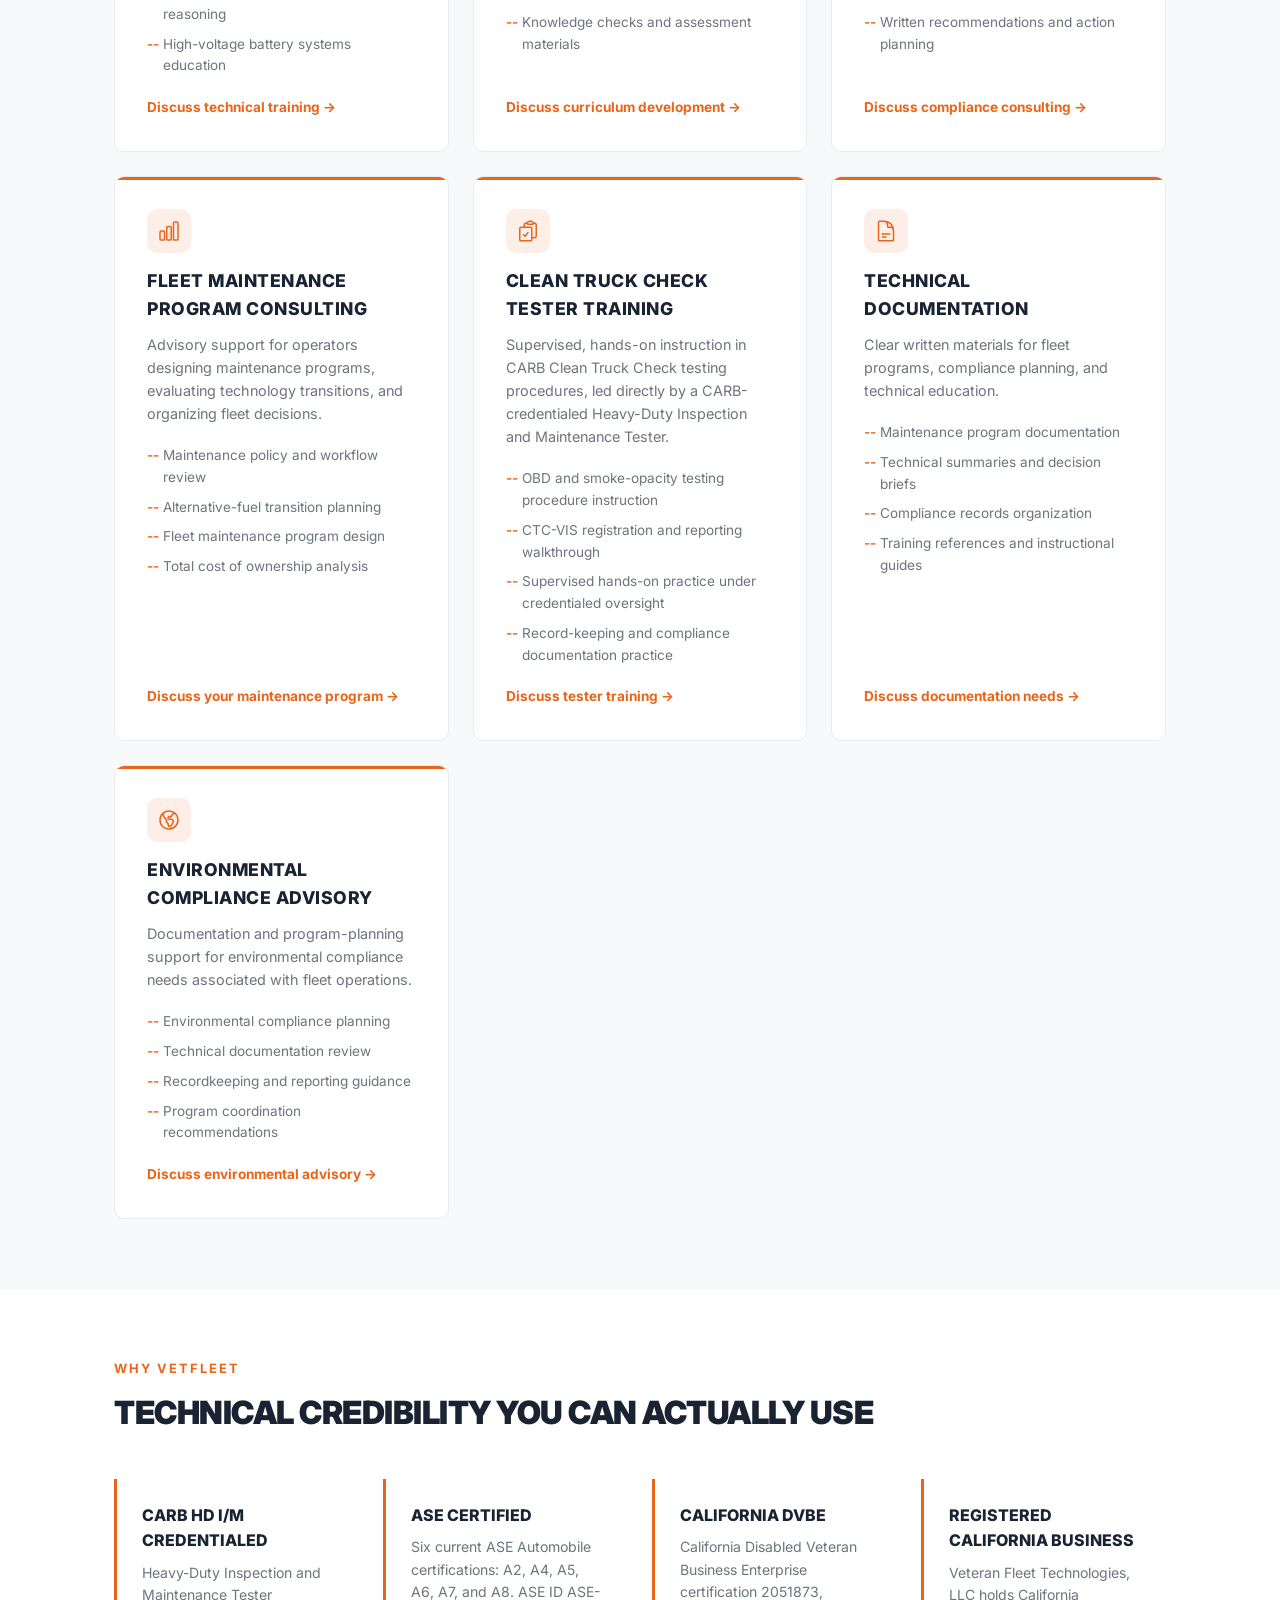
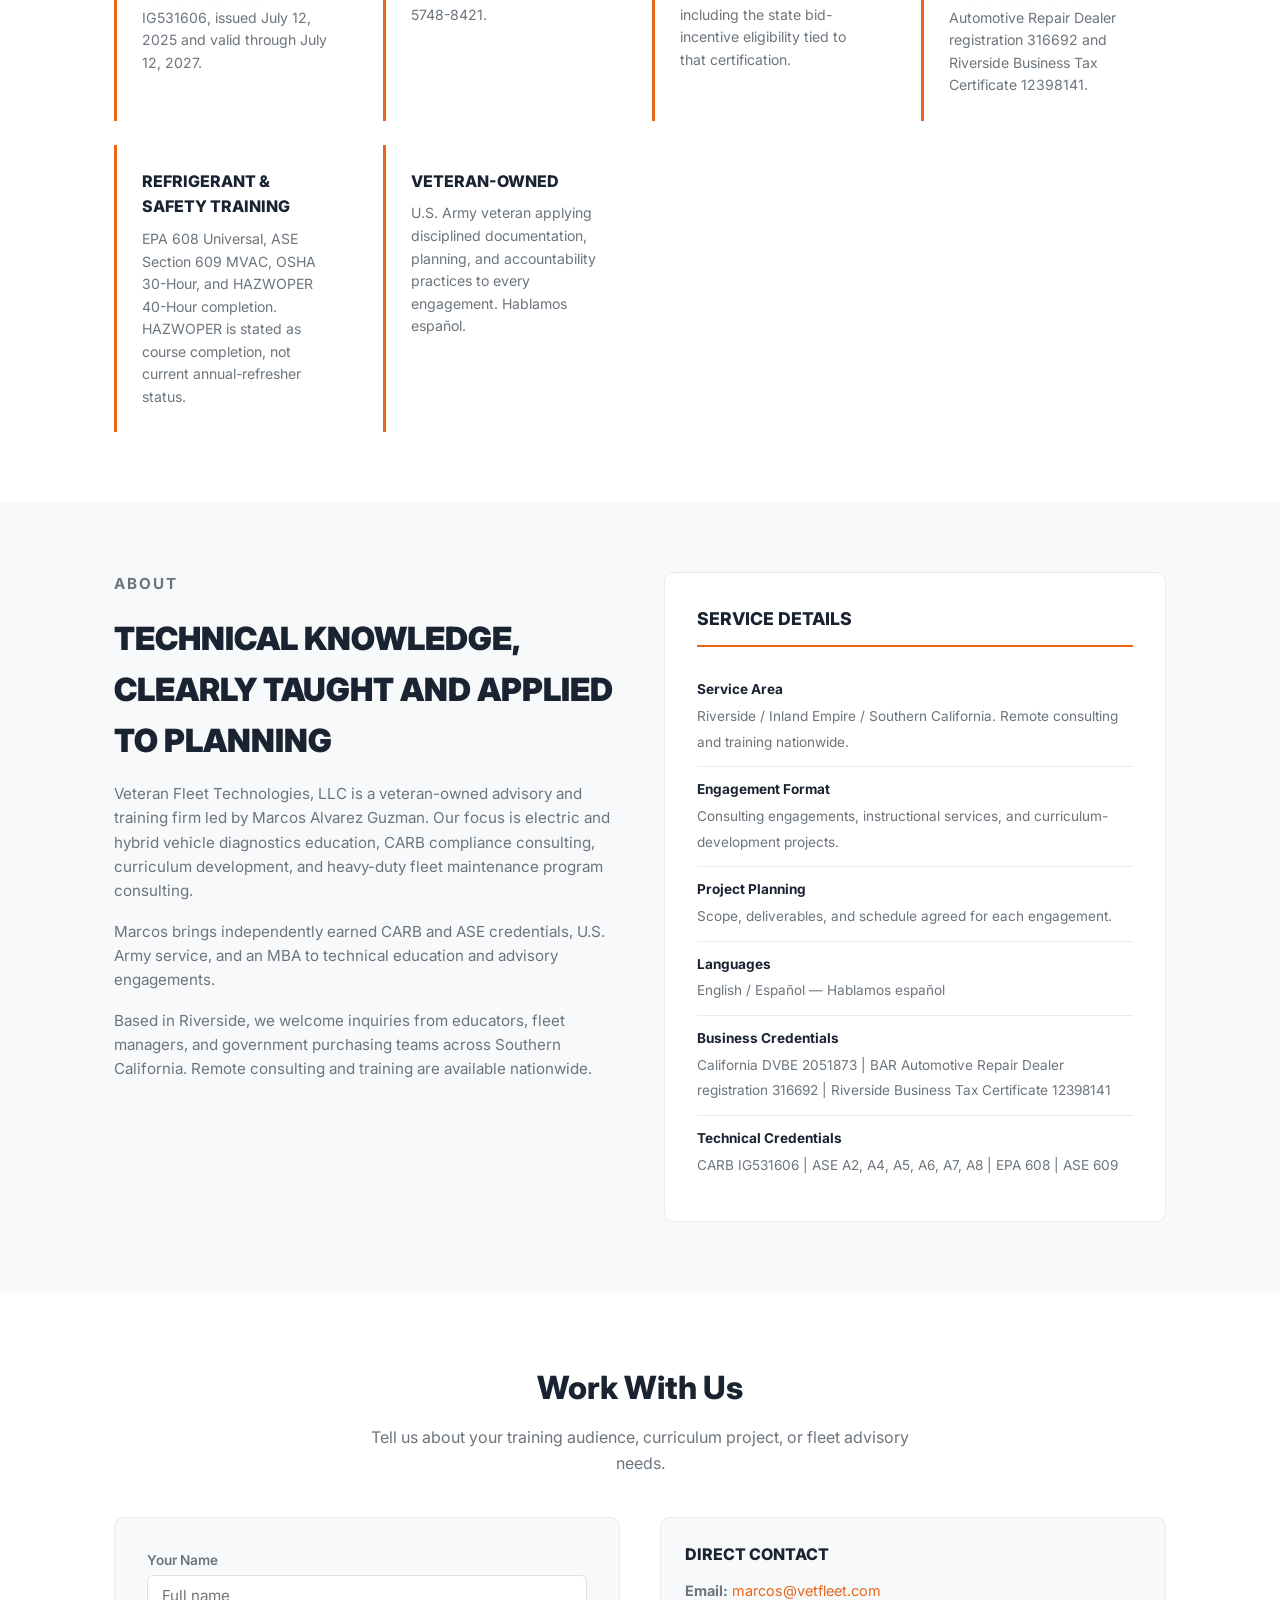
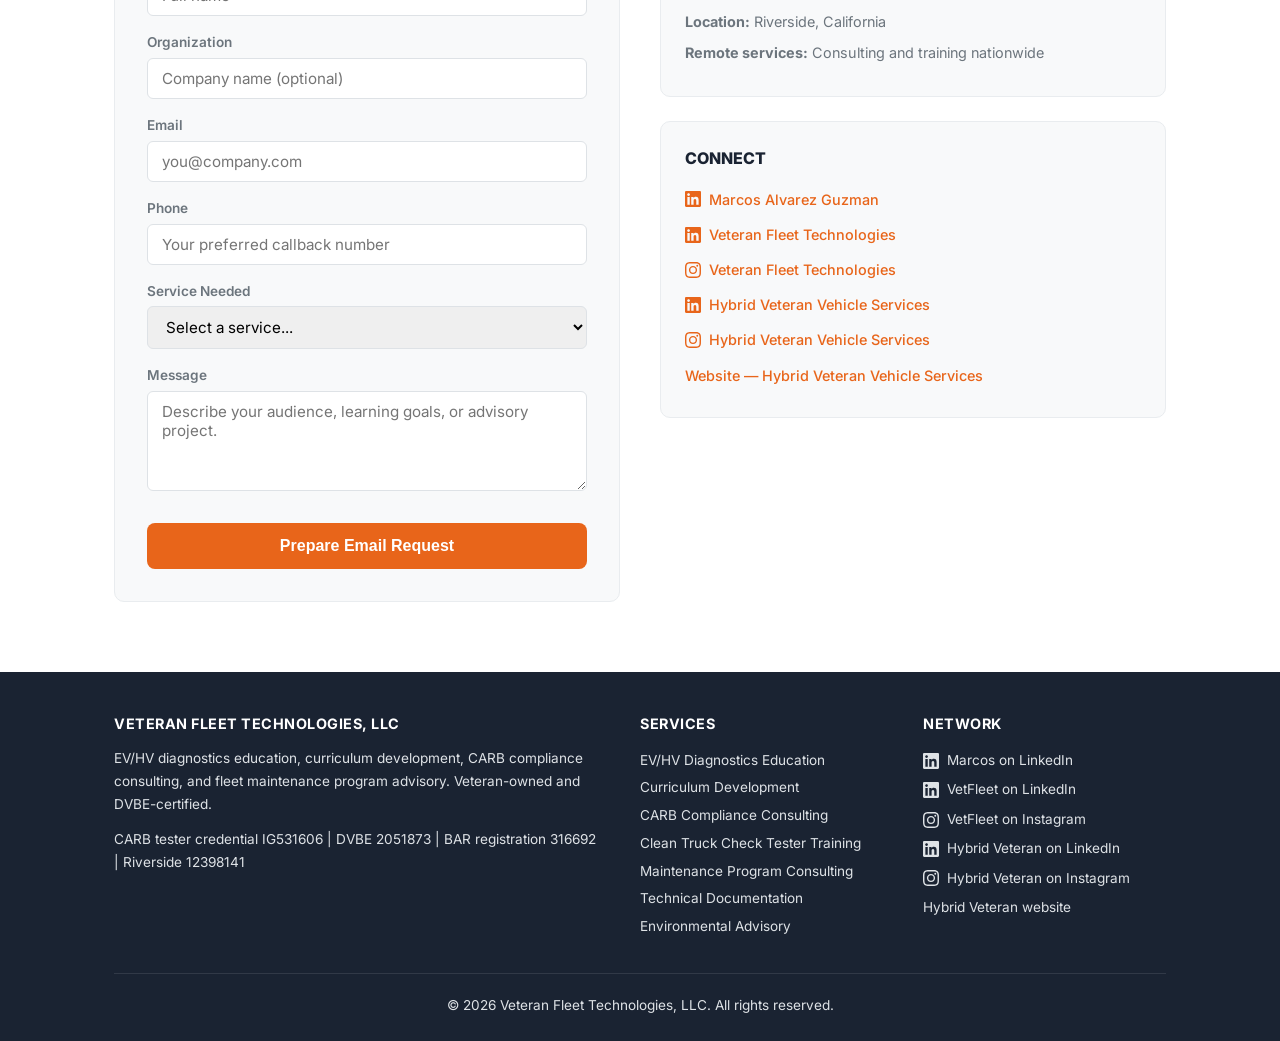
==== commit aa83cda3: "Add nav social bar, credential strip, and service-card icons Models directly on hybridveteran.com's " ====
--- a/index.html
+++ b/index.html
@@ -59,6 +59,14 @@
         <!-- Mobile menu button -->
         <button class="nav-toggle" id="nav-toggle" type="button" aria-label="Open navigation menu" aria-controls="nav-links" aria-expanded="false">&#9776;</button>
     </div>
+    <div class="nav-social-row">
+        <div class="container nav-social">
+            <a href="https://www.linkedin.com/company/110906465/" target="_blank" rel="noopener" class="social-icon" aria-label="LinkedIn"><svg role="img" viewBox="0 0 24 24" xmlns="http://www.w3.org/2000/svg" fill="currentColor"><title>LinkedIn</title><path d="M20.447 20.452h-3.554v-5.569c0-1.328-.027-3.037-1.852-3.037-1.853 0-2.136 1.445-2.136 2.939v5.667H9.351V9h3.414v1.561h.046c.477-.9 1.637-1.85 3.37-1.85 3.601 0 4.267 2.37 4.267 5.455v6.286zM5.337 7.433c-1.144 0-2.063-.926-2.063-2.065 0-1.138.92-2.063 2.063-2.063 1.14 0 2.064.925 2.064 2.063 0 1.139-.925 2.065-2.064 2.065zm1.782 13.019H3.555V9h3.564v11.452zM22.225 0H1.771C.792 0 0 .774 0 1.729v20.542C0 23.227.792 24 1.771 24h20.451C23.2 24 24 23.227 24 22.271V1.729C24 .774 23.2 0 22.222 0h.003z"/></svg>LinkedIn</a>
+            <a href="https://www.instagram.com/vetfleettechnologies/" target="_blank" rel="noopener" class="social-icon" aria-label="Instagram"><svg role="img" viewBox="0 0 24 24" xmlns="http://www.w3.org/2000/svg" fill="currentColor"><title>Instagram</title><path d="M7.0301.084c-1.2768.0602-2.1487.264-2.911.5634-.7888.3075-1.4575.72-2.1228 1.3877-.6652.6677-1.075 1.3368-1.3802 2.127-.2954.7638-.4956 1.6365-.552 2.914-.0564 1.2775-.0689 1.6882-.0626 4.947.0062 3.2586.0206 3.6671.0825 4.9473.061 1.2765.264 2.1482.5635 2.9107.308.7889.72 1.4573 1.388 2.1228.6679.6655 1.3365 1.0743 2.1285 1.38.7632.295 1.6361.4961 2.9134.552 1.2773.056 1.6884.069 4.9462.0627 3.2578-.0062 3.668-.0207 4.9478-.0814 1.28-.0607 2.147-.2652 2.9098-.5633.7889-.3086 1.4578-.72 2.1228-1.3881.665-.6682 1.0745-1.3378 1.3795-2.1284.2957-.7632.4966-1.636.552-2.9124.056-1.2809.0692-1.6898.063-4.948-.0063-3.2583-.021-3.6668-.0817-4.9465-.0607-1.2797-.264-2.1487-.5633-2.9117-.3084-.7889-.72-1.4568-1.3876-2.1228C21.2982 1.33 20.628.9208 19.8378.6165 19.074.321 18.2017.1197 16.9244.0645 15.6471.0093 15.236-.005 11.977.0014 8.718.0076 8.31.0215 7.0301.0839m.1402 21.6932c-1.17-.0509-1.8053-.2453-2.2287-.408-.5606-.216-.96-.4771-1.3819-.895-.422-.4178-.6811-.8186-.9-1.378-.1644-.4234-.3624-1.058-.4171-2.228-.0595-1.2645-.072-1.6442-.079-4.848-.007-3.2037.0053-3.583.0607-4.848.05-1.169.2456-1.805.408-2.2282.216-.5613.4762-.96.895-1.3816.4188-.4217.8184-.6814 1.3783-.9003.423-.1651 1.0575-.3614 2.227-.4171 1.2655-.06 1.6447-.072 4.848-.079 3.2033-.007 3.5835.005 4.8495.0608 1.169.0508 1.8053.2445 2.228.408.5608.216.96.4754 1.3816.895.4217.4194.6816.8176.9005 1.3787.1653.4217.3617 1.056.4169 2.2263.0602 1.2655.0739 1.645.0796 4.848.0058 3.203-.0055 3.5834-.061 4.848-.051 1.17-.245 1.8055-.408 2.2294-.216.5604-.4763.96-.8954 1.3814-.419.4215-.8181.6811-1.3783.9-.4224.1649-1.0577.3617-2.2262.4174-1.2656.0595-1.6448.072-4.8493.079-3.2045.007-3.5825-.006-4.848-.0608M16.953 5.5864A1.44 1.44 0 1 0 18.39 4.144a1.44 1.44 0 0 0-1.437 1.4424M5.8385 12.012c.0067 3.4032 2.7706 6.1557 6.173 6.1493 3.4026-.0065 6.157-2.7701 6.1506-6.1733-.0065-3.4032-2.771-6.1565-6.174-6.1498-3.403.0067-6.156 2.771-6.1496 6.1738M8 12.0077a4 4 0 1 1 4.008 3.9921A3.9996 3.9996 0 0 1 8 12.0077"/></svg>Instagram</a>
+            <a href="mailto:marcos@vetfleet.com" class="social-icon" aria-label="Email marcos@vetfleet.com"><svg role="img" viewBox="0 0 24 24" xmlns="http://www.w3.org/2000/svg" fill="currentColor"><title>Email</title><path d="M20 4H4c-1.1 0-2 .9-2 2v12c0 1.1.9 2 2 2h16c1.1 0 2-.9 2-2V6c0-1.1-.9-2-2-2zm0 4-8 5-8-5V6l8 5 8-5v2z"/></svg>marcos@vetfleet.com</a>
+            <a href="https://hybridveteran.com" target="_blank" rel="noopener">Hybrid Veteran Vehicle Services &rarr;</a>
+        </div>
+    </div>
 </nav>
 
 <!-- HERO -->
@@ -100,6 +108,15 @@
         </div>
     </div>
 </section>
+<div class="cred-strip">
+    <div class="container">
+        <span><b>Veteran-owned</b></span>
+        <span><b>ASE Certified</b> A2 / A4 / A5 / A6 / A7 / A8</span>
+        <span><b>DVBE Certified</b> CA 2051873</span>
+        <span><b>CARB</b> HD I/M Tester IG531606</span>
+        <span><b>BAR Registered</b> Automotive Repair Dealer 316692</span>
+    </div>
+</div>
 
 <!-- SCOPE OF SERVICE -->
 <section class="enforcement">
@@ -126,6 +143,7 @@
 
             <div class="service-card">
                 <div class="service-accent"></div>
+                <div class="service-icon"><svg xmlns="http://www.w3.org/2000/svg" fill="none" viewBox="0 0 24 24" stroke-width="1.5" stroke="currentColor"><path stroke-linecap="round" stroke-linejoin="round" d="M4.26 10.147a60.438 60.438 0 0 0-.491 6.347A48.62 48.62 0 0 1 12 20.904a48.62 48.62 0 0 1 8.232-4.41 60.46 60.46 0 0 0-.491-6.347m-15.482 0a50.636 50.636 0 0 0-2.658-.813A59.906 59.906 0 0 1 12 3.493a59.903 59.903 0 0 1 10.399 5.84c-.896.248-1.783.52-2.658.814m-15.482 0A50.717 50.717 0 0 1 12 13.489a50.702 50.702 0 0 1 7.74-3.342M6.75 15a.75.75 0 1 0 0-1.5.75.75 0 0 0 0 1.5Zm0 0v-3.675A55.378 55.378 0 0 1 12 8.443m-7.007 11.55A5.981 5.981 0 0 0 6.75 15.75v-1.5"/></svg></div>
                 <h3>EV/HV Diagnostics Education</h3>
                 <p>Instruction in electric and hybrid vehicle systems, diagnostic reasoning, and high-voltage safety for technical education and workforce training.</p>
                 <ul>
@@ -139,6 +157,7 @@
 
             <div class="service-card">
                 <div class="service-accent"></div>
+                <div class="service-icon"><svg xmlns="http://www.w3.org/2000/svg" fill="none" viewBox="0 0 24 24" stroke-width="1.5" stroke="currentColor"><path stroke-linecap="round" stroke-linejoin="round" d="M12 6.042A8.967 8.967 0 0 0 6 3.75c-1.052 0-2.062.18-3 .512v14.25A8.987 8.987 0 0 1 6 18c2.305 0 4.408.867 6 2.292m0-14.25a8.966 8.966 0 0 1 6-2.292c1.052 0 2.062.18 3 .512v14.25A8.987 8.987 0 0 0 18 18a8.967 8.967 0 0 0-6 2.292m0-14.25v14.25"/></svg></div>
                 <h3>Technical Curriculum Development</h3>
                 <p>Course content and instructional materials that connect vehicle-system concepts with the learning needs of technicians and training programs.</p>
                 <ul>
@@ -152,6 +171,7 @@
 
             <div class="service-card">
                 <div class="service-accent"></div>
+                <div class="service-icon"><svg xmlns="http://www.w3.org/2000/svg" fill="none" viewBox="0 0 24 24" stroke-width="1.5" stroke="currentColor"><path stroke-linecap="round" stroke-linejoin="round" d="M9 12.75 11.25 15 15 9.75m-3-7.036A11.959 11.959 0 0 1 3.598 6 11.99 11.99 0 0 0 3 9.749c0 5.592 3.824 10.29 9 11.623 5.176-1.332 9-6.03 9-11.622 0-1.31-.21-2.571-.598-3.751h-.152c-3.196 0-6.1-1.248-8.25-3.285Z"/></svg></div>
                 <h3>CARB Compliance Consulting</h3>
                 <p>Guidance on compliance requirements, documentation, and planning so fleet managers can make informed decisions about their next steps.</p>
                 <ul>
@@ -165,6 +185,7 @@
 
             <div class="service-card">
                 <div class="service-accent"></div>
+                <div class="service-icon"><svg xmlns="http://www.w3.org/2000/svg" fill="none" viewBox="0 0 24 24" stroke-width="1.5" stroke="currentColor"><path stroke-linecap="round" stroke-linejoin="round" d="M3 13.125C3 12.504 3.504 12 4.125 12h2.25c.621 0 1.125.504 1.125 1.125v6.75C7.5 20.496 6.996 21 6.375 21h-2.25A1.125 1.125 0 0 1 3 19.875v-6.75ZM9.75 8.625c0-.621.504-1.125 1.125-1.125h2.25c.621 0 1.125.504 1.125 1.125v11.25c0 .621-.504 1.125-1.125 1.125h-2.25a1.125 1.125 0 0 1-1.125-1.125V8.625ZM16.5 4.125c0-.621.504-1.125 1.125-1.125h2.25C20.496 3 21 3.504 21 4.125v15.75c0 .621-.504 1.125-1.125 1.125h-2.25a1.125 1.125 0 0 1-1.125-1.125V4.125Z"/></svg></div>
                 <h3>Fleet Maintenance Program Consulting</h3>
                 <p>Advisory support for operators designing maintenance programs, evaluating technology transitions, and organizing fleet decisions.</p>
                 <ul>
@@ -178,6 +199,7 @@
 
             <div class="service-card">
                 <div class="service-accent"></div>
+                <div class="service-icon"><svg xmlns="http://www.w3.org/2000/svg" fill="none" viewBox="0 0 24 24" stroke-width="1.5" stroke="currentColor"><path stroke-linecap="round" stroke-linejoin="round" d="M11.35 3.836c-.065.21-.1.433-.1.664 0 .414.336.75.75.75h4.5a.75.75 0 0 0 .75-.75 2.25 2.25 0 0 0-.1-.664m-5.8 0A2.251 2.251 0 0 1 13.5 2.25H15c1.012 0 1.867.668 2.15 1.586m-5.8 0c-.376.023-.75.05-1.124.08C9.095 4.01 8.25 4.973 8.25 6.108V8.25m8.9-4.414c.376.023.75.05 1.124.08 1.131.094 1.976 1.057 1.976 2.192V16.5A2.25 2.25 0 0 1 18 18.75h-2.25m-7.5-10.5H4.875c-.621 0-1.125.504-1.125 1.125v11.25c0 .621.504 1.125 1.125 1.125h9.75c.621 0 1.125-.504 1.125-1.125V18.75m-7.5-10.5h6.375c.621 0 1.125.504 1.125 1.125v9.375m-8.25-3 1.5 1.5 3-3.75"/></svg></div>
                 <h3>Clean Truck Check Tester Training</h3>
                 <p>Supervised, hands-on instruction in CARB Clean Truck Check testing procedures, led directly by a CARB-credentialed Heavy-Duty Inspection and Maintenance Tester.</p>
                 <ul>
@@ -191,6 +213,7 @@
 
             <div class="service-card">
                 <div class="service-accent"></div>
+                <div class="service-icon"><svg xmlns="http://www.w3.org/2000/svg" fill="none" viewBox="0 0 24 24" stroke-width="1.5" stroke="currentColor"><path stroke-linecap="round" stroke-linejoin="round" d="M19.5 14.25v-2.625a3.375 3.375 0 0 0-3.375-3.375h-1.5A1.125 1.125 0 0 1 13.5 7.125v-1.5a3.375 3.375 0 0 0-3.375-3.375H8.25m0 12.75h7.5m-7.5 3H12M10.5 2.25H5.625c-.621 0-1.125.504-1.125 1.125v17.25c0 .621.504 1.125 1.125 1.125h12.75c.621 0 1.125-.504 1.125-1.125V11.25a9 9 0 0 0-9-9Z"/></svg></div>
                 <h3>Technical Documentation</h3>
                 <p>Clear written materials for fleet programs, compliance planning, and technical education.</p>
                 <ul>
@@ -204,6 +227,7 @@
 
             <div class="service-card">
                 <div class="service-accent"></div>
+                <div class="service-icon"><svg xmlns="http://www.w3.org/2000/svg" fill="none" viewBox="0 0 24 24" stroke-width="1.5" stroke="currentColor"><path stroke-linecap="round" stroke-linejoin="round" d="m6.115 5.19.319 1.913A6 6 0 0 0 8.11 10.36L9.75 12l-.387.775c-.217.433-.132.956.21 1.298l1.348 1.348c.21.21.329.497.329.795v1.089c0 .426.24.815.622 1.006l.153.076c.433.217.956.132 1.298-.21l.723-.723a8.7 8.7 0 0 0 2.288-4.042 1.087 1.087 0 0 0-.358-1.099l-1.33-1.108c-.251-.21-.582-.299-.905-.245l-1.17.195a1.125 1.125 0 0 1-.98-.314l-.295-.295a1.125 1.125 0 0 1 0-1.591l.13-.132a1.125 1.125 0 0 1 1.3-.21l.603.302a.809.809 0 0 0 1.086-1.086L14.25 7.5l1.256-.837a4.5 4.5 0 0 0 1.528-1.732l.146-.292M6.115 5.19A9 9 0 1 0 17.18 4.64M6.115 5.19A8.965 8.965 0 0 1 12 3c1.929 0 3.716.607 5.18 1.64"/></svg></div>
                 <h3>Environmental Compliance Advisory</h3>
                 <p>Documentation and program-planning support for environmental compliance needs associated with fleet operations.</p>
                 <ul>
--- a/styles.css
+++ b/styles.css
@@ -53,6 +53,18 @@
 .nav-cta:hover { background: var(--orange-light); }
 .nav-toggle { display: none; background: none; border: none; color: var(--white); font-size: 1.5rem; cursor: pointer; }
 
+/* --- NAV SOCIAL ROW --- */
+.nav-social-row { background: rgba(0,0,0,0.18); border-top: 1px solid rgba(255,255,255,0.08); }
+.nav-social { display: flex; gap: 20px; align-items: center; flex-wrap: wrap; padding: 7px 0; font-size: 0.82rem; }
+.nav-social a { color: var(--gray-200); display: inline-flex; align-items: center; gap: 6px; text-decoration: none; font-weight: 600; transition: color 0.2s; }
+.nav-social a:hover { color: var(--orange); }
+.nav-social .social-icon svg { width: 15px; height: 15px; flex-shrink: 0; }
+
+/* --- CREDENTIAL STRIP --- */
+.cred-strip { background: #141b26; border-top: 1px solid rgba(255,255,255,0.08); border-bottom: 1px solid rgba(255,255,255,0.08); color: #aeb6c2; font-size: 0.92rem; }
+.cred-strip .container { display: flex; flex-wrap: wrap; gap: 10px 28px; padding-top: 13px; padding-bottom: 13px; }
+.cred-strip b { color: var(--white); font-weight: 800; }
+
 /* --- HERO --- */
 .hero {
     background: linear-gradient(135deg, var(--navy) 0%, var(--navy-light) 100%);
@@ -107,6 +119,8 @@
 .service-card { display: flex; flex-direction: column; background: var(--white); border-radius: 10px; padding: 32px; border: 1px solid var(--gray-100); transition: box-shadow 0.2s, transform 0.2s; position: relative; overflow: hidden; }
 .service-card:hover { box-shadow: 0 4px 20px rgba(0,0,0,0.08); transform: translateY(-2px); }
 .service-accent { position: absolute; top: 0; left: 0; right: 0; height: 3px; background: var(--orange); }
+.service-icon { width: 44px; height: 44px; border-radius: 10px; background: rgba(232,101,26,0.1); display: flex; align-items: center; justify-content: center; margin-bottom: 14px; }
+.service-icon svg { width: 24px; height: 24px; color: var(--orange); }
 .service-card h3 { font-size: 1.1rem; font-weight: 800; color: var(--navy); margin-bottom: 10px; text-transform: uppercase; letter-spacing: 0.5px; }
 .service-card p { font-size: 0.9rem; color: var(--gray-600); margin-bottom: 16px; }
 .service-card ul { margin-bottom: 16px; }
@@ -191,6 +205,8 @@
     .nav-links { order: 3; display: none; flex-direction: column; width: 100%; gap: 12px; padding-top: 12px; }
     .nav-links.open { display: flex; }
     .nav-toggle { order: 2; display: block; flex: 0 0 auto; }
+    .nav-social { justify-content: center; gap: 14px 18px; font-size: 0.78rem; }
+    .cred-strip .container { justify-content: center; text-align: center; }
     .about-grid { grid-template-columns: 1fr; }
     .contact-grid { grid-template-columns: 1fr; }
     .footer-grid { grid-template-columns: 1fr; }
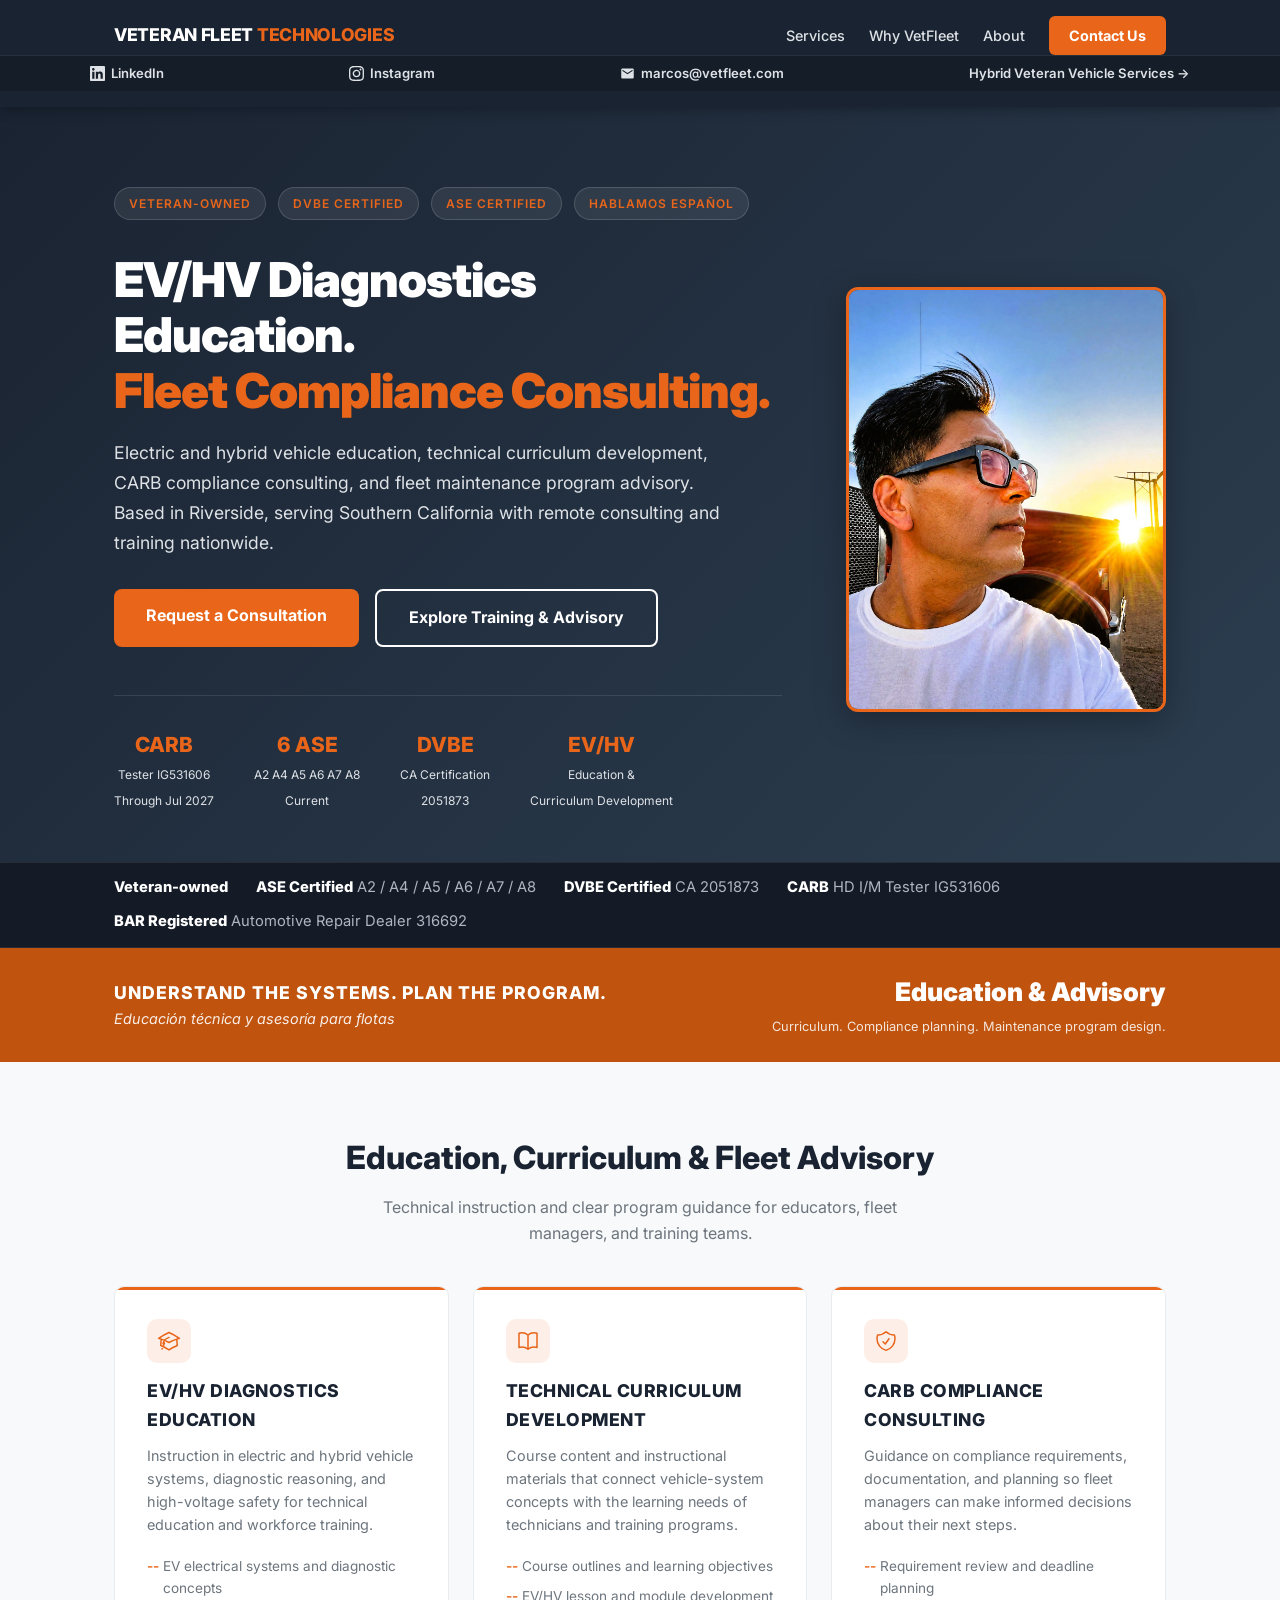
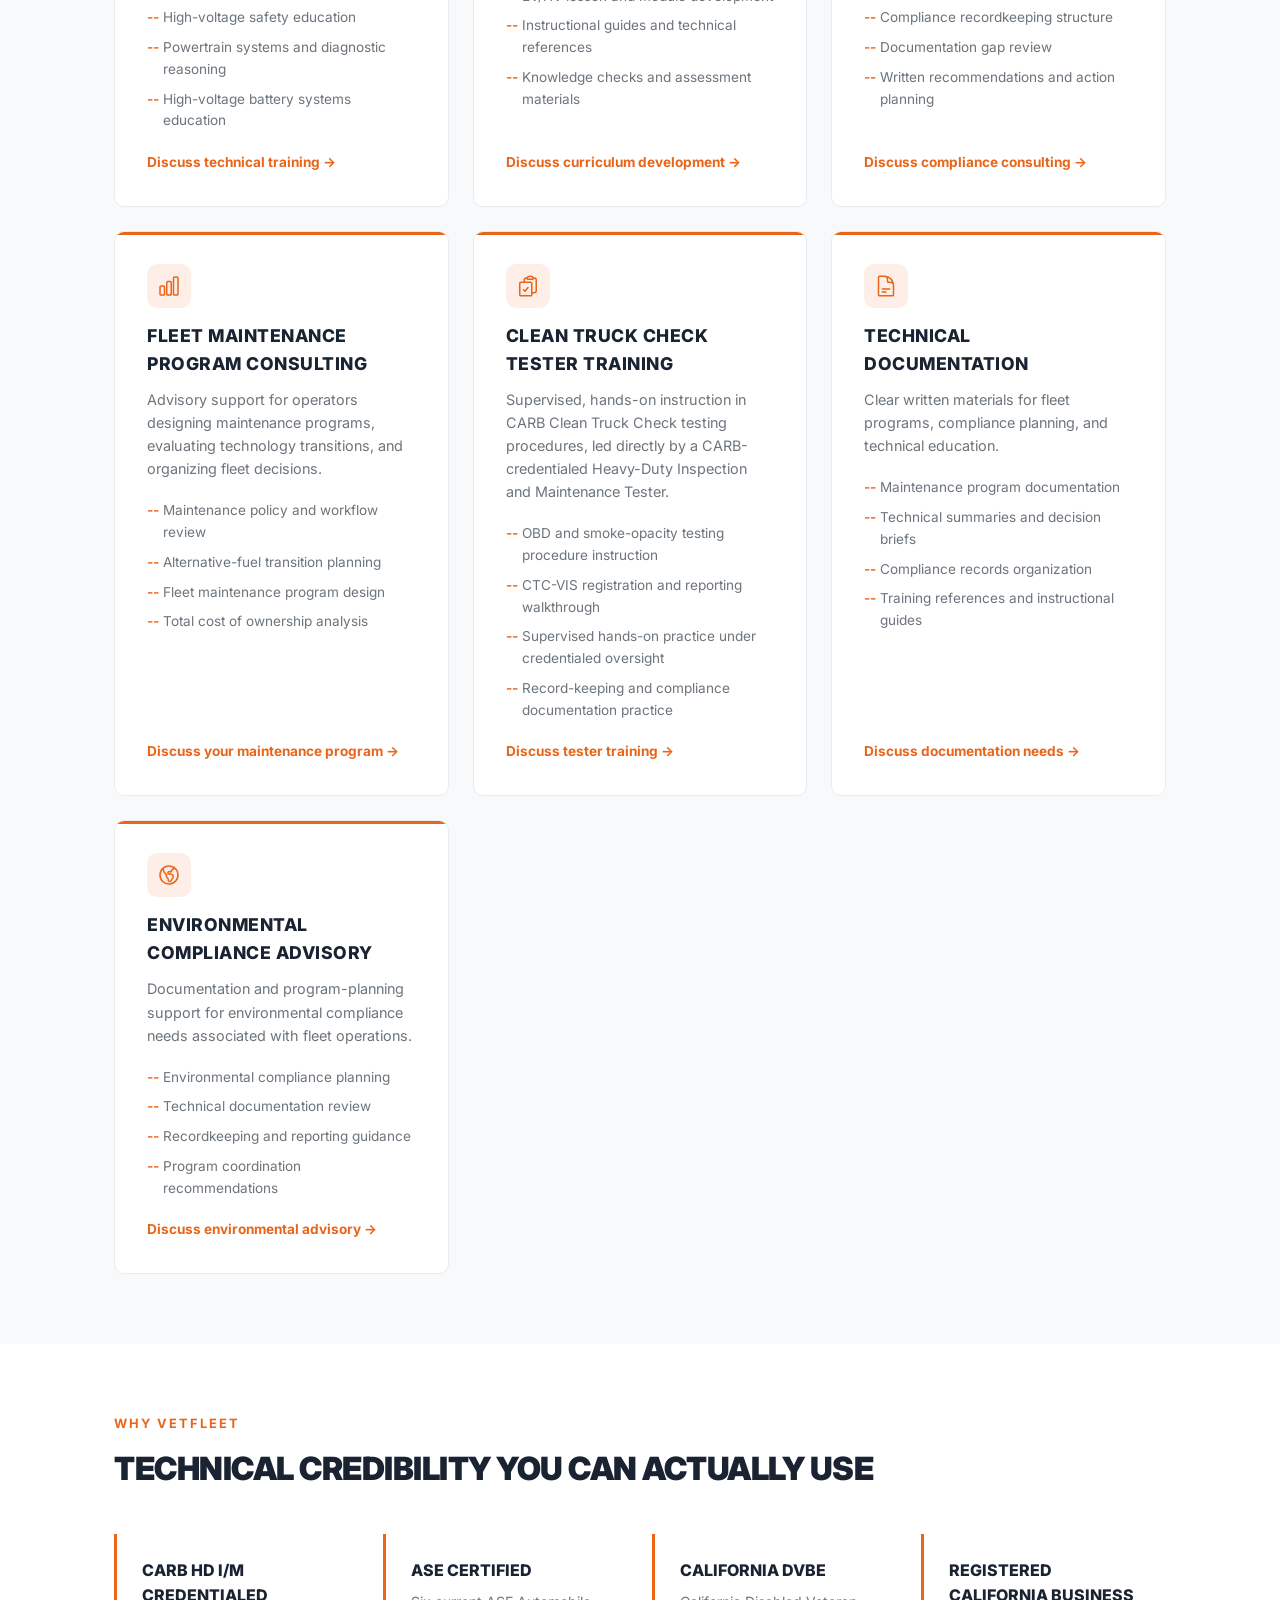
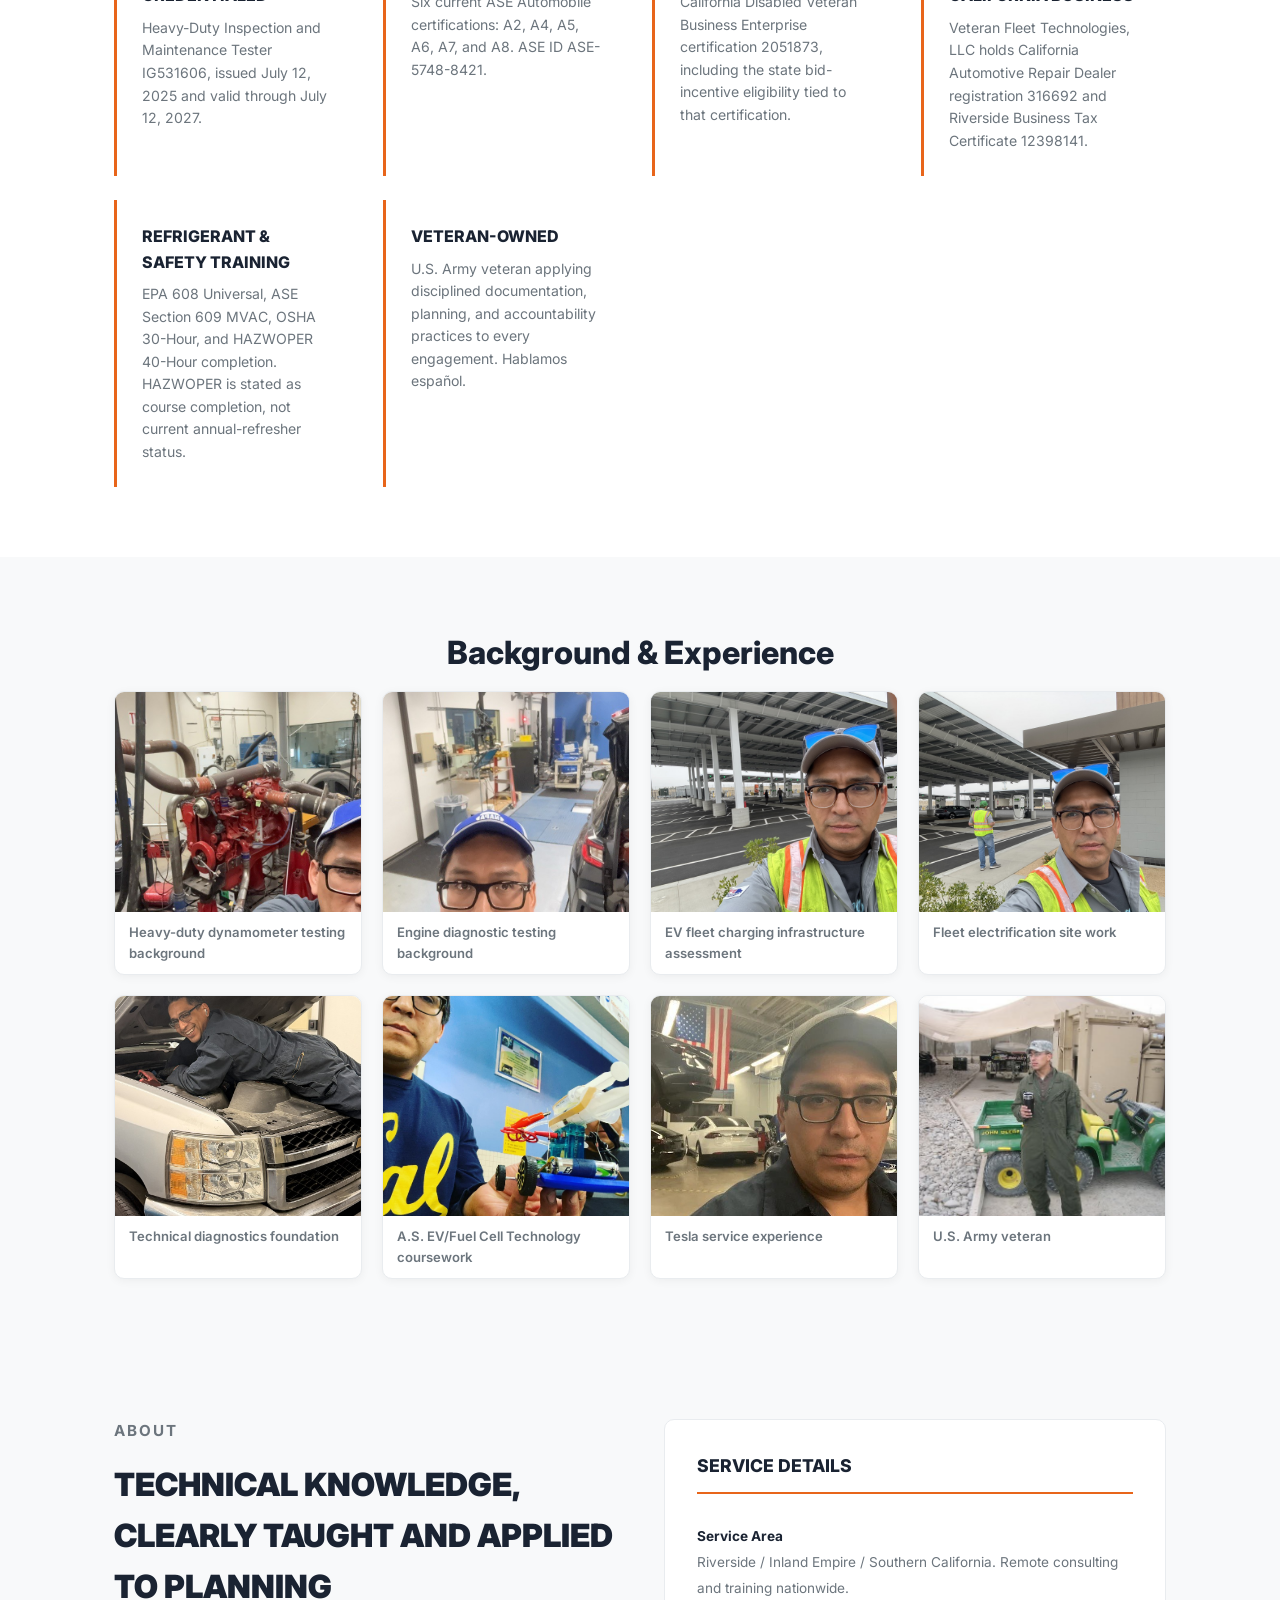
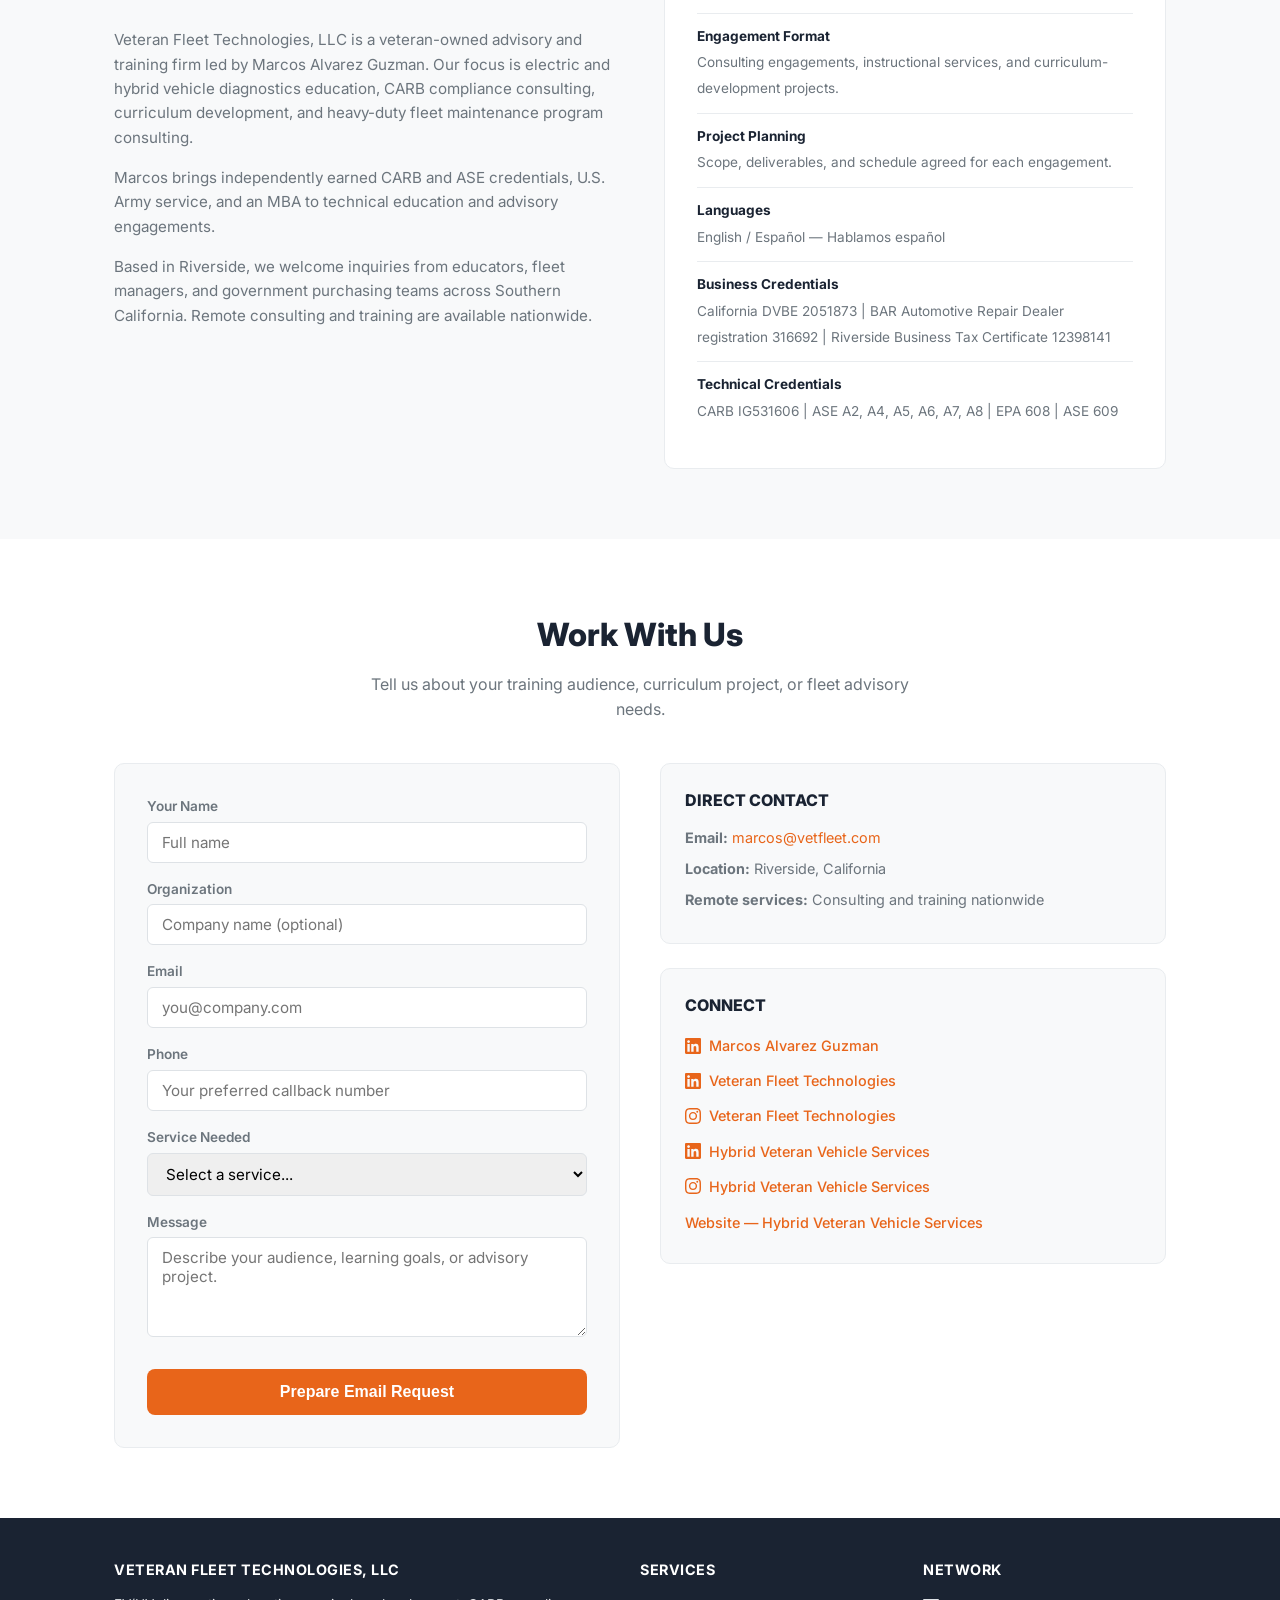
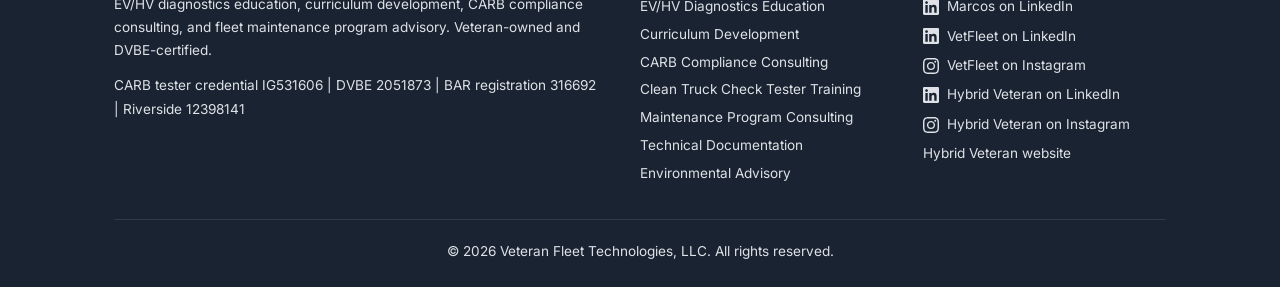
==== commit 3b03d838: "Add real photos: hero image + Background & Experience gallery Hero gets a real photo for the first t" ====
--- a/index.html
+++ b/index.html
@@ -105,6 +105,9 @@
                     </div>
                 </div>
             </div>
+            <div class="hero-right">
+                <img class="hero-photo" src="img/marcos-clean-truck-hero.jpg" alt="Marcos Alvarez Guzman, founder of Veteran Fleet Technologies">
+            </div>
         </div>
     </div>
 </section>
@@ -279,6 +282,23 @@
                 <h3>Veteran-Owned</h3>
                 <p>U.S. Army veteran applying disciplined documentation, planning, and accountability practices to every engagement. Hablamos espa&ntilde;ol.</p>
             </div>
+        </div>
+    </div>
+</section>
+
+<!-- EXPERIENCE GALLERY -->
+<section class="gallery">
+    <div class="container">
+        <h2>Background &amp; Experience</h2>
+        <div class="gallery-grid">
+            <div class="gallery-item"><img src="img/marcos-dyno-lab-1.jpg" alt="Heavy-duty dynamometer testing experience"><span>Heavy-duty dynamometer testing background</span></div>
+            <div class="gallery-item"><img src="img/marcos-dyno-lab-2.jpg" alt="Diesel engine diagnostic testing experience"><span>Engine diagnostic testing background</span></div>
+            <div class="gallery-item"><img src="img/marcos-ev-depot-1.jpg" alt="EV fleet charging depot site visit"><span>EV fleet charging infrastructure assessment</span></div>
+            <div class="gallery-item"><img src="img/marcos-ev-depot-2.jpg" alt="EV fleet charging depot site visit"><span>Fleet electrification site work</span></div>
+            <div class="gallery-item"><img src="img/marcos-engine-bay-smile.jpg" alt="Hands-on vehicle diagnostics background"><span>Technical diagnostics foundation</span></div>
+            <div class="gallery-item"><img src="img/marcos-fuel-cell-car-cc.jpg" alt="Fuel cell technology coursework"><span>A.S. EV/Fuel Cell Technology coursework</span></div>
+            <div class="gallery-item"><img src="img/marcos-tesla-shop.jpg" alt="Tesla service center experience"><span>Tesla service experience</span></div>
+            <div class="gallery-item"><img src="img/marcos-iraq-gator.jpg" alt="U.S. Army deployment photo"><span>U.S. Army veteran</span></div>
         </div>
     </div>
 </section>
--- a/styles.css
+++ b/styles.css
@@ -74,7 +74,8 @@
 }
 .hero-inner { display: flex; align-items: center; gap: 4rem; }
 .hero-left { flex: 1; }
-.hero-right { flex: 0 0 260px; text-align: center; }
+.hero-right { flex: 0 0 320px; text-align: center; }
+.hero-photo { width: 100%; max-width: 320px; border-radius: 12px; box-shadow: 0 8px 32px rgba(0,0,0,0.3); border: 3px solid var(--orange); display: block; }
 .ctc-badge { width: 100%; max-width: 260px; border-radius: 12px; box-shadow: 0 8px 32px rgba(0,0,0,0.4); }
 .hero-badges { display: flex; justify-content: flex-start; gap: 12px; flex-wrap: wrap; margin-bottom: 32px; }
 .badge {
@@ -145,6 +146,14 @@
 .dyno-feature { background: rgba(255,255,255,0.06); border: 1px solid rgba(255,255,255,0.1); border-radius: 8px; padding: 20px; text-align: left; }
 .dyno-feature strong { display: block; font-size: 0.95rem; color: var(--orange); margin-bottom: 4px; }
 .dyno-feature span { font-size: 0.85rem; color: var(--gray-200); }
+
+/* --- EXPERIENCE GALLERY --- */
+.gallery { padding: 70px 0; background: var(--gray-50); }
+.gallery h2 { font-size: 2rem; font-weight: 800; text-align: center; margin-bottom: 12px; color: var(--navy); }
+.gallery-grid { display: grid; grid-template-columns: repeat(auto-fit, minmax(220px, 1fr)); gap: 20px; }
+.gallery-item { border-radius: 10px; overflow: hidden; background: var(--white); border: 1px solid var(--gray-100); box-shadow: 0 2px 10px rgba(0,0,0,0.05); }
+.gallery-item img { width: 100%; height: 220px; object-fit: cover; display: block; }
+.gallery-item span { display: block; padding: 10px 14px; font-size: 0.82rem; font-weight: 600; color: var(--gray-600); }
 
 /* --- ABOUT --- */
 .about { padding: 70px 0; background: var(--gray-50); }
